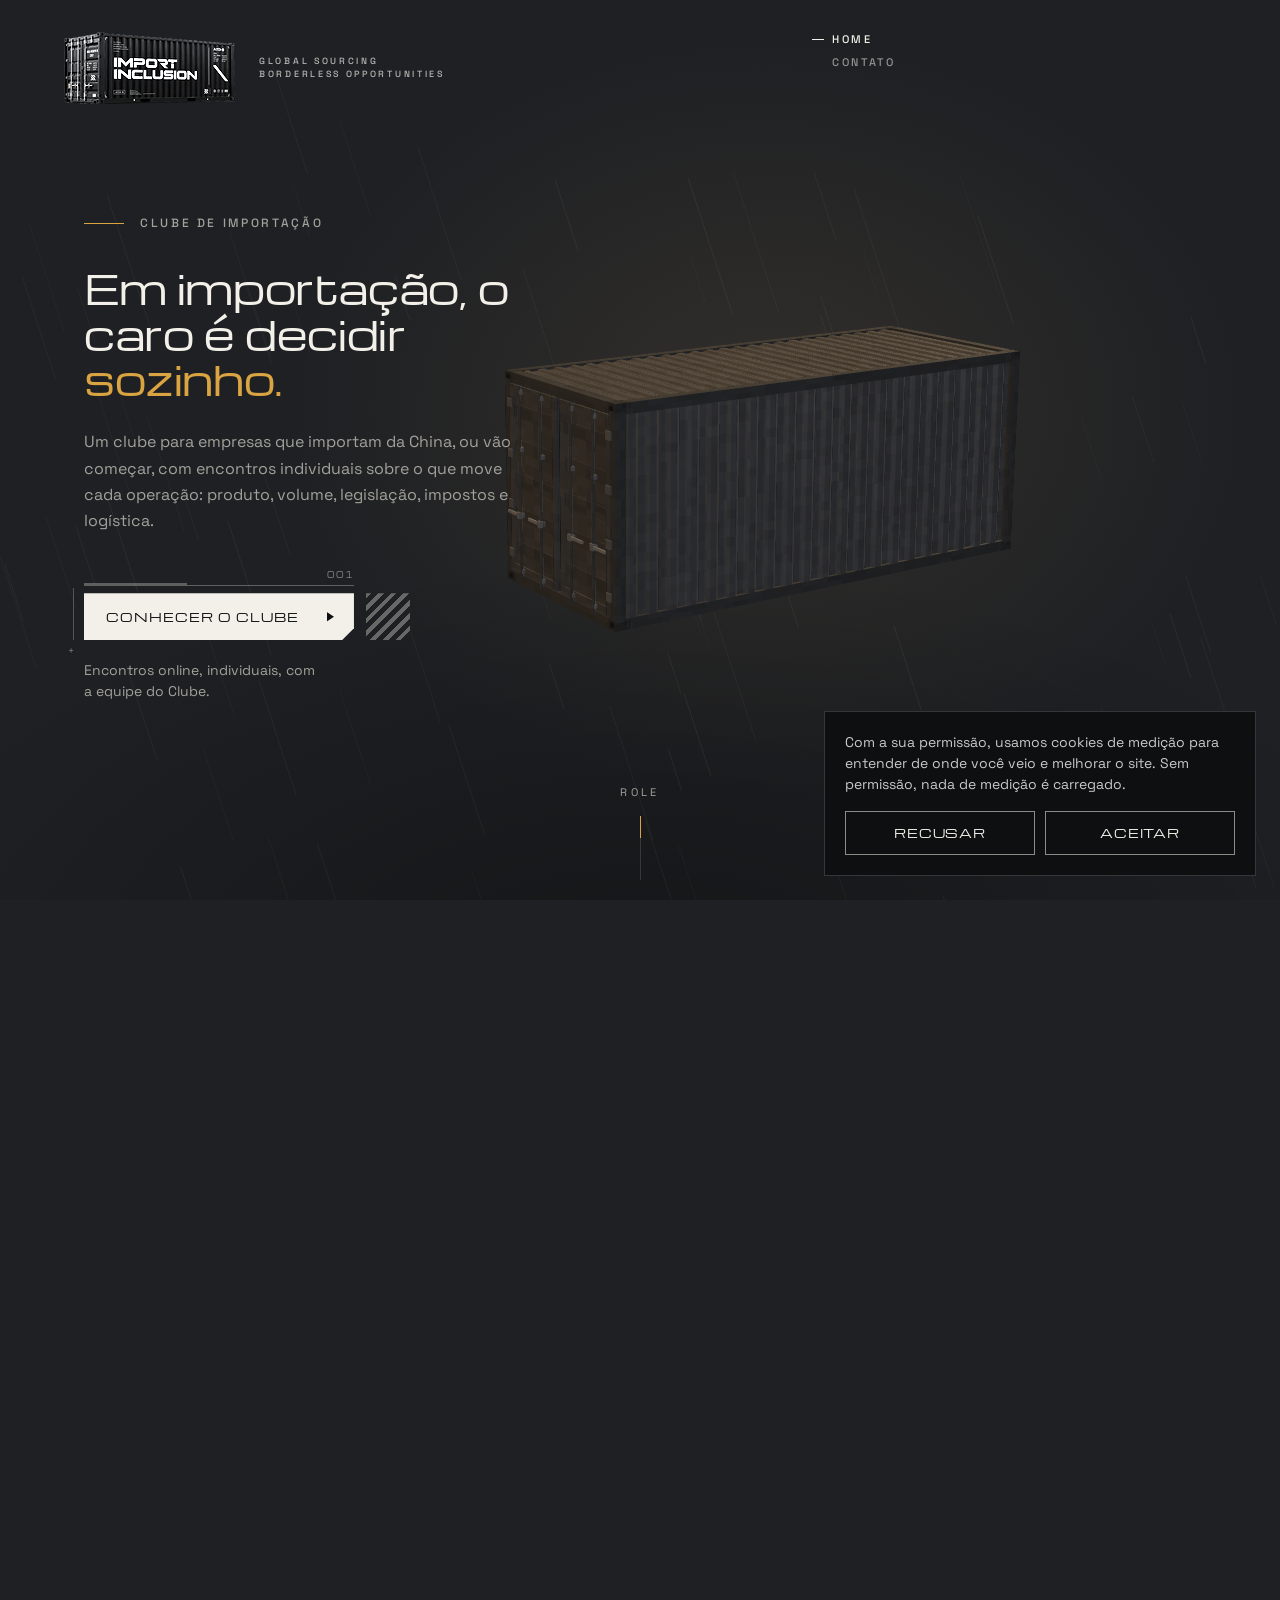
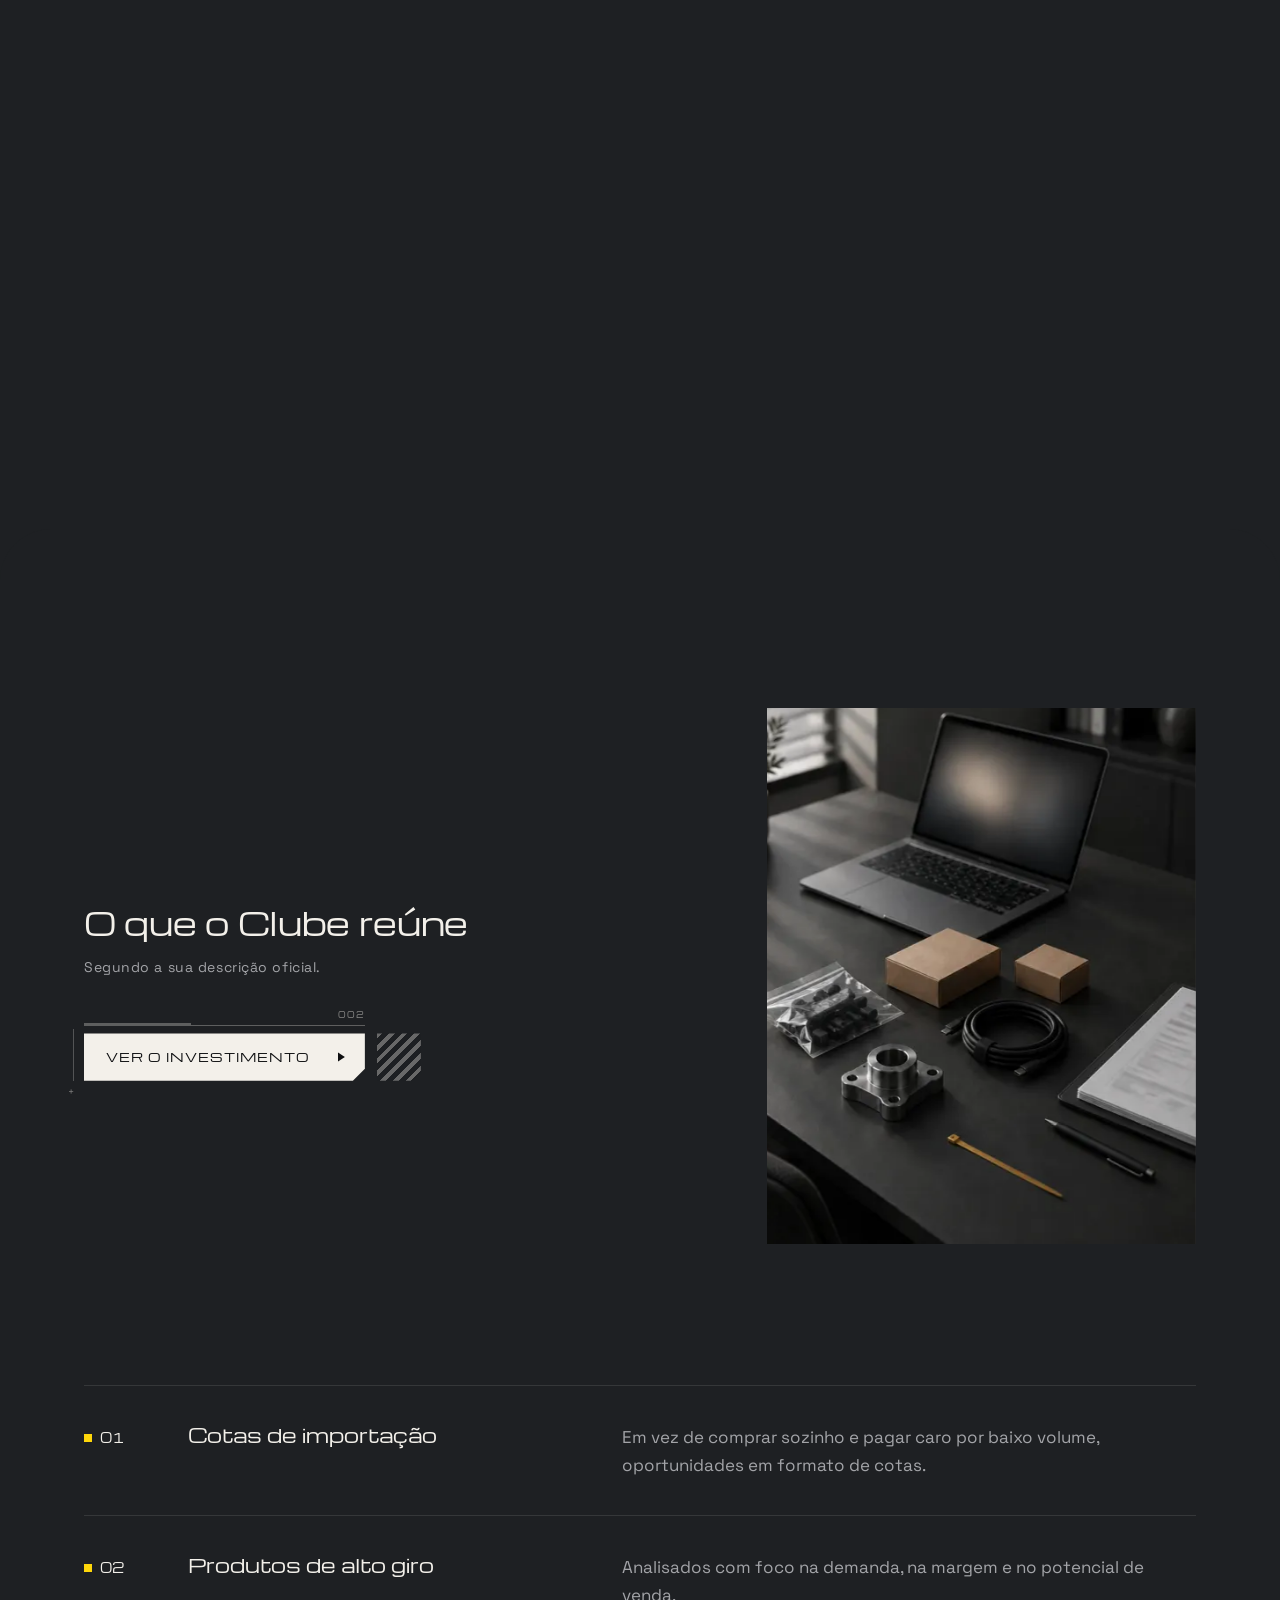
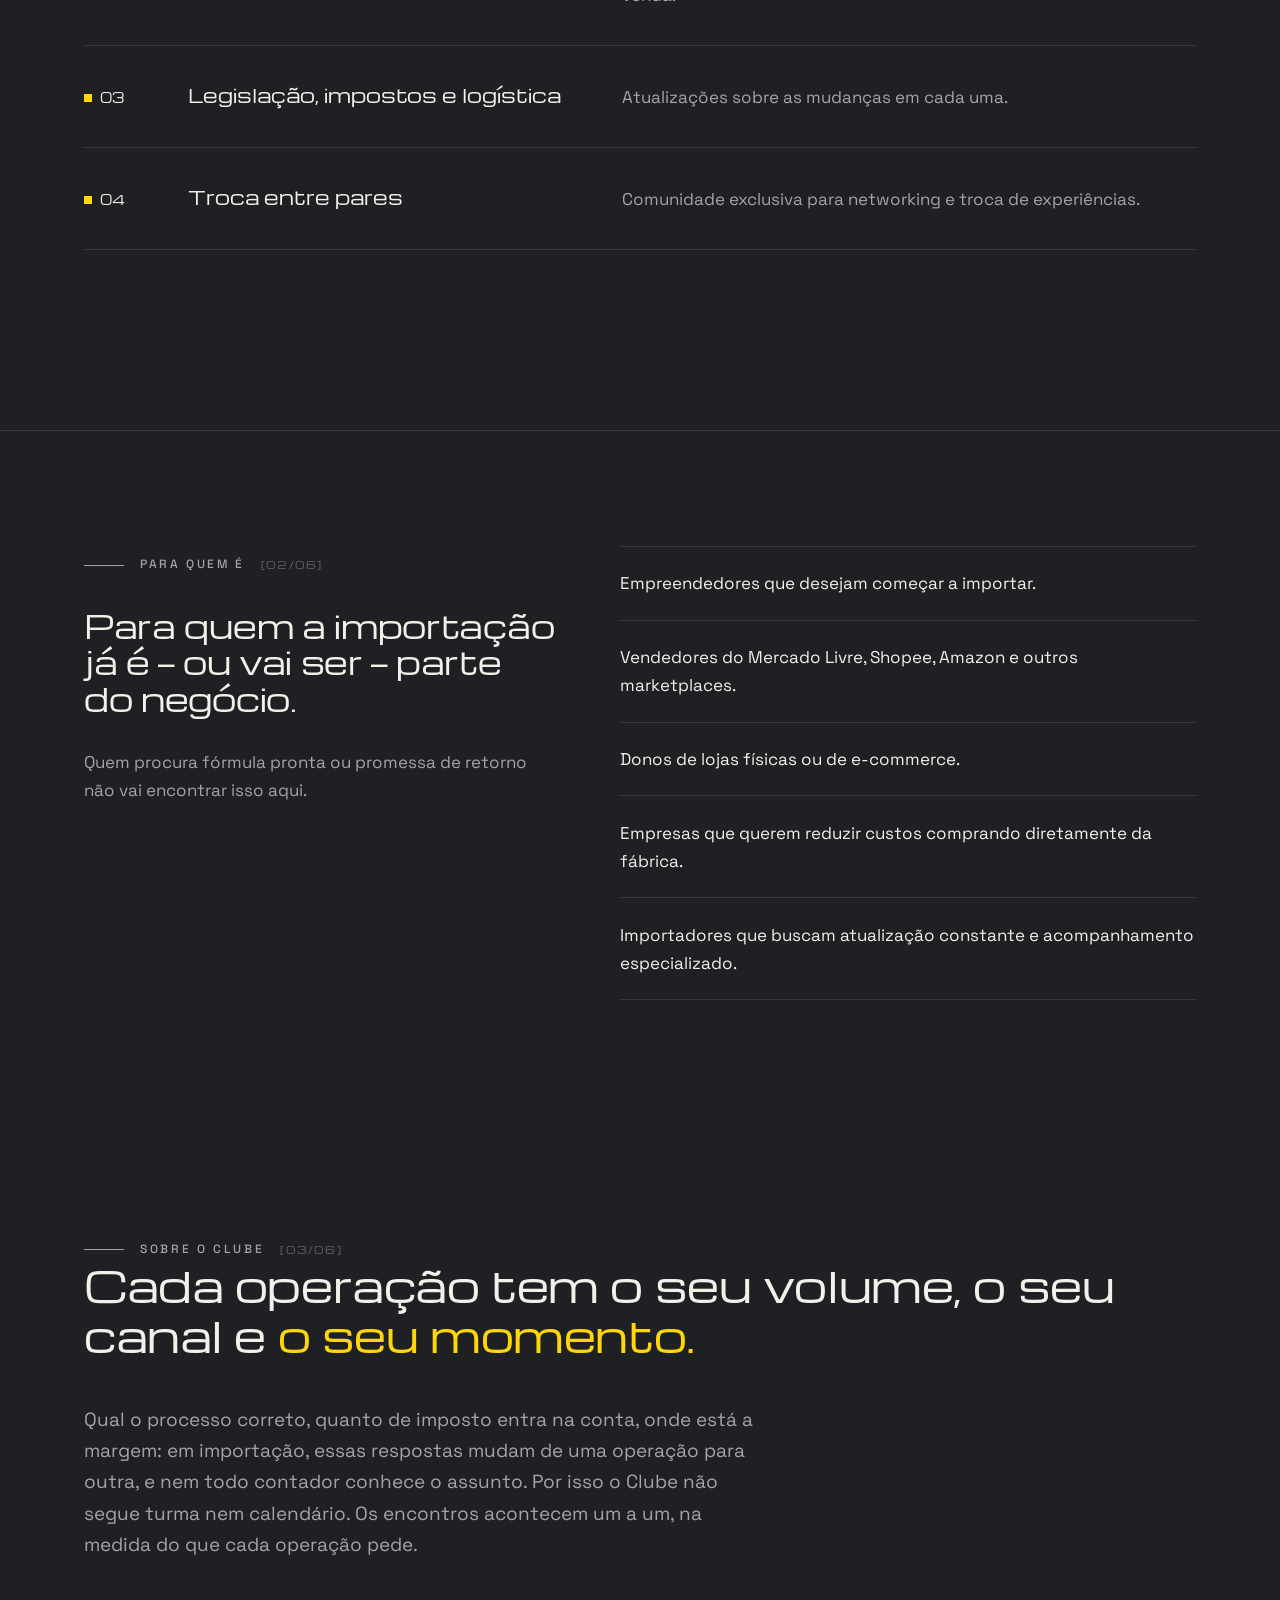
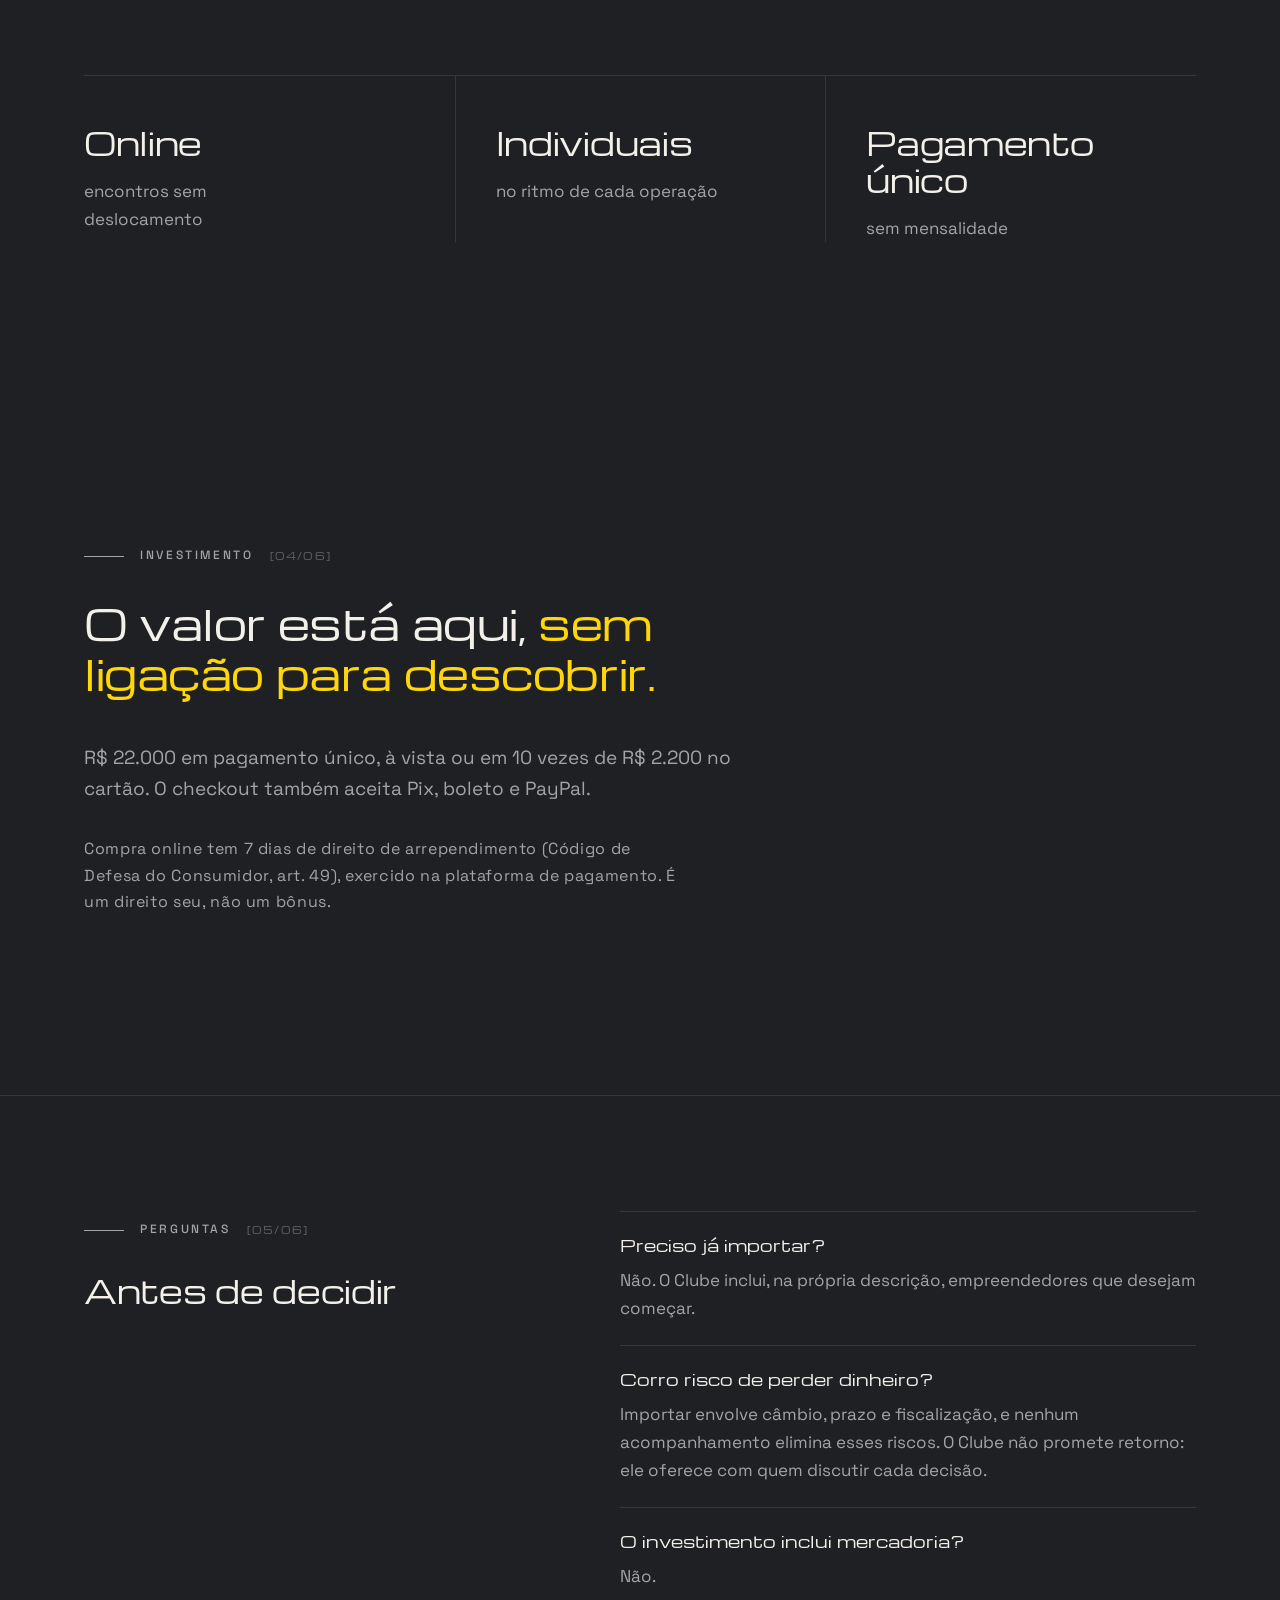
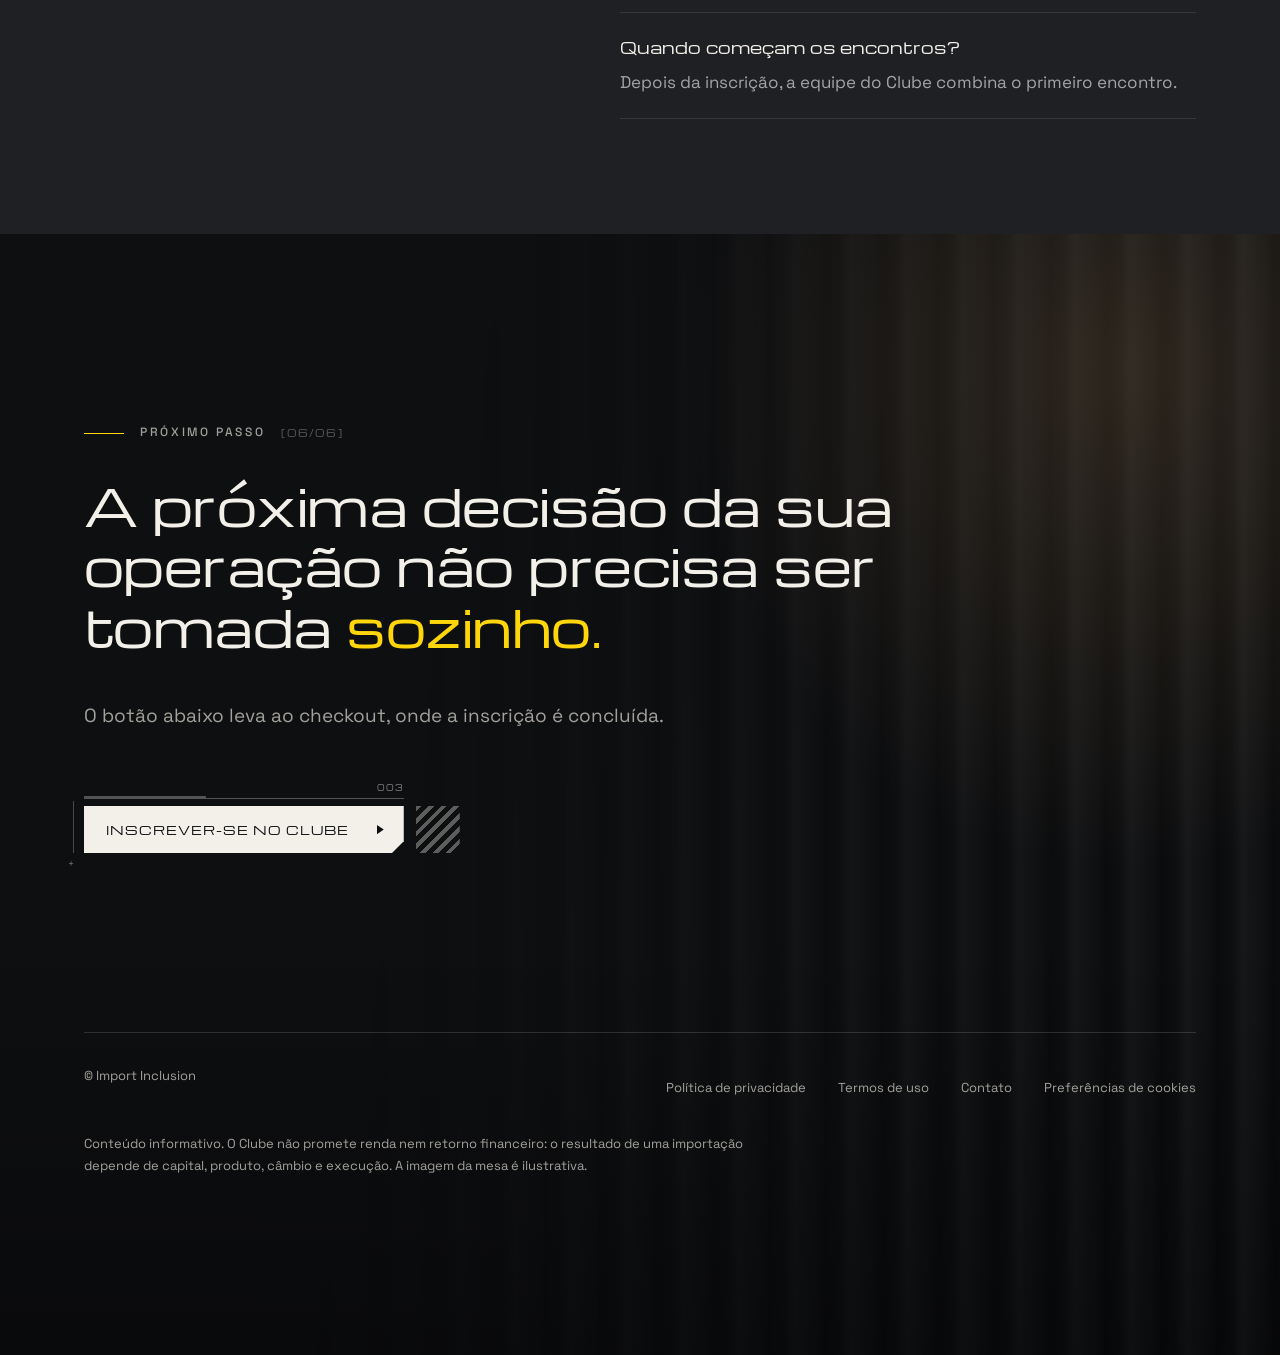
==== index.html @ e3133047 "Site do Clube de Importacao Co-Authored-By: Claude Opus 5.5 <noreply@anthropic.com>" ====
<!doctype html>
<html lang="pt-BR">
<head>
  <meta charset="utf-8">
  <meta name="viewport" content="width=device-width, initial-scale=1">
  <title>Clube de Importação</title>
  <meta name="description" content="Um clube para empresas que importam da China, ou vão começar, com encontros individuais sobre o que move cada operação.">
  <link rel="preload" href="assets/fontes/michroma-latin.woff2" as="font" type="font/woff2" crossorigin>
  <script>document.documentElement.classList.add('js');</script>
  <style>
    /* Fontes no proprio servidor: nenhuma requisicao a terceiro antes do consentimento.
       Subconjunto latino, licenca SIL OFL em assets/fontes/. */
    @font-face {
      font-family: "Michroma";
      font-style: normal;
      font-weight: 400;
      font-display: swap;
      src: url("assets/fontes/michroma-latin.woff2") format("woff2");
    }
    @font-face {
      font-family: "Space Grotesk";
      font-style: normal;
      font-weight: 300 500;
      font-display: swap;
      src: url("assets/fontes/space-grotesk-latin.woff2") format("woff2");
    }
    /* Tokens: ver DESIGN.md. Neutros de proposito — identidade visual PENDENTE. */
    :root {
      --tinta: #0e0f11;
      --papel: #f3f0ea;
      --texto: #16171a;
      --suave-claro: #6b6a66;
      --suave-escuro: #a3a19b;
      --fio-claro: rgba(0, 0, 0, .12);
      --fio-escuro: rgba(255, 255, 255, .14);
      /* Acento UNICO (2026-10-22): amarelo de sinalizacao, no lugar do latao.
         Referencia: o amarelo unico do Nick Ho (#FED60A, Awwwards SOTD) e as
         listras de seguranca do conteiner. Texto amarelo so sobre fundo escuro;
         no claro ele vira marca-texto atras da palavra (amarelo sobre creme nao le). */
      --acento: #fed60a;

      /* Paleta "Royal Charcoal", no lugar do
         creme. O preto (--tinta) continua no hero e no CTA; o carvao vira o fundo
         das secoes que eram claras, e os grafites viram superficie e linha. */
      --carvao: #1e2023;
      --carvao-2: #1e1f22;
      --grafite: #47484c;
      --grafite-2: #4c4e51;

      /* Tipografia alinhada a logotipo: display geometrica larga + grotesca geometrica */
      --display: "Michroma", "Eurostile", "Arial", sans-serif;
      --sans: "Space Grotesk", system-ui, -apple-system, "Segoe UI", sans-serif;

      --largura: 1240px;
      --gutter: clamp(1.25rem, 5vw, 4rem);
      --respiro: clamp(7.5rem, 14vw, 13rem);

      --curva: cubic-bezier(.22, 1, .36, 1);
      --entrada: 1400ms;
    }

    *, *::before, *::after { box-sizing: border-box; }
    html { -webkit-text-size-adjust: 100%; }
    body {
      margin: 0;
      background: var(--carvao);
      color: var(--papel);
      font-family: var(--sans);
      font-size: 1.0625rem;
      line-height: 1.65;
      -webkit-font-smoothing: antialiased;
    }
    h1, h2, h3, p, ul, ol { margin: 0; }
    ul, ol { padding: 0; list-style: none; }
    a { color: inherit; }

    .container { width: 100%; max-width: var(--largura); margin: 0 auto; padding: 0 var(--gutter); }

    .rotulo {
      font-size: .75rem;
      font-weight: 500;
      letter-spacing: .22em;
      text-transform: uppercase;
      color: var(--suave-claro);
      display: inline-flex;
      align-items: center;
      gap: 1rem;
    }
    .rotulo::before { content: ""; width: 2.5rem; height: 1px; background: currentColor; }
    .escuro .rotulo::before { background: var(--acento); }
    .escuro .rotulo { color: var(--suave-escuro); }

    /* Michroma e larga e tem um peso so (400): titulos menores e entrelinha mais aberta */
    h1, h2 { font-family: var(--display); font-weight: 400; letter-spacing: -.01em; }
    h2 { font-size: clamp(1.6rem, 3.3vw, 3rem); line-height: 1.18; }
    /* Todo fundo agora e escuro (preto ou carvao): o destaque e texto amarelo em
       todas as secoes. O marca-texto, que existia para o creme, saiu. */
    h2 em, h1 em { font-style: normal; color: var(--acento); }

    /* =========================================================
       Componente: Botao HUD (retro-futurista)
       Placa com canto chanfrado + fio superior com codigo + bloco de listras.
       Interacao: o fio enche, um brilho atravessa a placa, a seta avanca e
       as listras correm. Tudo devagar; reduzir-movimento desliga.
       ========================================================= */
    .botao {
      --chanfro: 12px;
      position: relative;
      display: inline-grid;
      grid-template-columns: auto 2.75rem;
      grid-template-rows: auto auto;
      column-gap: .75rem;
      row-gap: .45rem;
      color: inherit;
      text-decoration: none;
      cursor: pointer;
    }
    .claro .botao, .escuro .botao { --placa: var(--papel); --placa-texto: var(--tinta); }

    /* Fio superior: um trecho grosso que enche no hover + codigo a direita */
    .botao-fio { grid-column: 1; grid-row: 1; position: relative; height: 1px; background: currentColor; opacity: .3; align-self: end; transition: opacity 700ms var(--curva); }
    .botao-fio::before {
      content: "";
      position: absolute;
      left: 0; bottom: 0;
      height: 3px;
      width: 38%;
      background: currentColor;
      transition: width 900ms var(--curva);
    }
    .botao-codigo {
      grid-column: 1; grid-row: 1;
      justify-self: end;
      margin-bottom: .45rem;
      font: 400 .5rem/1 var(--display);
      letter-spacing: .12em;
      opacity: .5;
      transition: opacity 700ms var(--curva);
    }

    /* Placa */
    .botao-placa {
      grid-column: 1; grid-row: 2;
      position: relative;
      overflow: hidden;
      display: flex;
      align-items: center;
      gap: 1.75rem;
      padding: 1.1rem 1.25rem 1.1rem 1.4rem;
      background: var(--placa);
      color: var(--placa-texto);
      clip-path: polygon(0 0, 100% 0, 100% calc(100% - var(--chanfro)), calc(100% - var(--chanfro)) 100%, 0 100%);
      font: 400 .75rem/1 var(--display);
      letter-spacing: .08em;
      text-transform: uppercase;
      white-space: nowrap;
      transition: transform 300ms var(--curva);
    }
    /* Brilho que atravessa a placa no hover */
    .botao-placa::after {
      content: "";
      position: absolute;
      inset: 0;
      background: linear-gradient(100deg, transparent 30%, rgba(255, 255, 255, .16) 50%, transparent 70%);
      transform: translateX(-120%);
      transition: transform 1100ms var(--curva);
    }
    .escuro .botao-placa::after { background: linear-gradient(100deg, transparent 30%, rgba(0, 0, 0, .08) 50%, transparent 70%); }
    .botao-seta {
      width: .45rem;
      height: .6rem;
      background: currentColor;
      clip-path: polygon(0 0, 100% 50%, 0 100%);
      transition: transform 700ms var(--curva);
    }

    /* Bloco de listras diagonais, com o mesmo chanfro */
    .botao-listras {
      grid-column: 2; grid-row: 2;
      position: relative;
      overflow: hidden;
      opacity: .35;
      clip-path: polygon(0 0, 100% 0, 100% calc(100% - 8px), calc(100% - 8px) 100%, 0 100%);
      transition: opacity 700ms var(--curva);
    }
    .botao-listras::before {
      content: "";
      position: absolute;
      top: 0; bottom: 0;
      left: -13px; right: 0;
      /* periodo de 9px na diagonal = 12.728px na horizontal: o laco fica sem emenda */
      background: repeating-linear-gradient(135deg, currentColor 0 4px, transparent 4px 9px);
    }

    /* Marcas de mira: fio vertical a esquerda e um "+" no canto */
    .botao::before {
      content: "";
      position: absolute;
      left: -.7rem;
      bottom: 0;
      height: calc(100% - 1.1rem);
      width: 1px;
      background: currentColor;
      opacity: .25;
    }
    .botao::after {
      content: "+";
      position: absolute;
      left: -1rem;
      bottom: -1rem;
      font: 400 .625rem/1 var(--sans);
      opacity: .45;
      transition: transform 900ms var(--curva), opacity 700ms var(--curva);
    }

    /* Estados */
    .botao:hover .botao-fio::before, .botao:focus-visible .botao-fio::before { width: 100%; }
    .botao:hover .botao-fio, .botao:focus-visible .botao-fio,
    .botao:hover .botao-codigo, .botao:focus-visible .botao-codigo { opacity: 1; }
    .botao:hover .botao-placa::after, .botao:focus-visible .botao-placa::after { transform: translateX(120%); }
    .botao:hover .botao-seta, .botao:focus-visible .botao-seta { transform: translateX(.35rem); }
    .botao:hover .botao-listras, .botao:focus-visible .botao-listras { opacity: .8; }
    .botao:hover .botao-listras::before, .botao:focus-visible .botao-listras::before { animation: listras-correm 1.6s linear infinite; }
    .botao:hover::after, .botao:focus-visible::after { transform: rotate(90deg); opacity: .9; }
    .botao:active .botao-placa { transform: translateY(1px); }
    .botao:focus-visible { outline: 1px dashed currentColor; outline-offset: 10px; }
    @keyframes listras-correm { to { transform: translateX(12.728px); } }

    @media (prefers-reduced-motion: reduce) {
      .botao *, .botao::after, .botao *::before, .botao *::after { transition: none !important; animation: none !important; }
    }

    .escuro { background: var(--tinta); color: var(--papel); }
    /* .claro manteve o nome (o JS e o HTML usam), mas desde 2026-10-27 e CARVAO:
       os tokens sao redefinidos aqui dentro, e todas as regras que usam
       --texto / --suave-claro / --fio-claro ficam legiveis sem mexer nelas. */
    .claro {
      --texto: var(--papel);
      --suave-claro: #a3a4a8;
      --fio-claro: rgba(255, 255, 255, .1);
      background: var(--carvao);
      color: var(--papel);
    }

    /* =========================================================
       Componente: Header — Import Inclusion
       Transparente: sem fundo, borda, sombra ou blur. A cor do texto troca
       conforme a secao por baixo (.sobre-claro, via JS) — e nao por
       mix-blend-mode, que inverteria as cores da foto da logo.
       Desktop (>= 64rem): 3 colunas iguais; a direita, 3 subcolunas iguais.
       ========================================================= */
    .header {
      --header-fonte: "Space Grotesk", var(--sans);
      position: fixed;
      inset: 0 0 auto 0;
      z-index: 10;
      display: grid;
      grid-template-columns: repeat(3, minmax(0, 1fr));
      width: 100%;
      padding: 2rem var(--gutter);
      background: transparent;
      color: var(--papel);
      /* A opacidade NAO tem transition: quem a move e o scroll (JS, inline).
         So a troca de cor entre secao clara e escura continua animada. */
      transition: color 600ms var(--curva);
    }
    /* (2026-10-27: com a paleta carvao todo fundo e escuro; o header nao troca mais
       de cor. O JS ainda marca .sobre-claro, mas nenhuma regra usa a classe.) */
    /* Totalmente oculto (opacidade 0): visibility tira os links do Tab e
       pointer-events libera os cliques para o que esta por baixo. */
    .header.oculto { visibility: hidden; pointer-events: none; }
    .header-col { min-width: 0; }

    /* Coluna esquerda: logotipo + slogan, lado a lado */
    .header-left { display: flex; align-items: center; gap: 1.5rem; }
    .header-brand { display: inline-flex; text-decoration: none; color: inherit; flex-shrink: 0; }
    /* Logo: a foto inteira do conteiner, sem fundo. Proporcao original 900x380. */
    .header-logo {
      display: block;
      height: 4.5rem;
      width: auto;
      /* Sobre fundo escuro o conteiner preto sumia no preto da pagina: um leve
         "acender" (como luz batendo nele) devolve a silhueta. No claro, sem filtro. */
      filter: brightness(1.55) contrast(1.08);
      transition: filter 600ms var(--curva);
    }
    .header-slogan {
      margin: 0;
      font-family: var(--header-fonte);
      font-weight: 500;
      font-size: .5625rem;
      line-height: 1.45;
      letter-spacing: .3em;
      text-transform: uppercase;
      white-space: nowrap;
      opacity: .72;
    }

    /* Coluna direita: 3 subcolunas iguais (1 = menu, 2 e 3 = reservadas) */
    .header-right {
      display: grid;
      grid-template-columns: repeat(3, minmax(0, 1fr));
      width: 100%;
    }
    .header-nav ul { list-style: none; margin: 0; padding: 0; display: flex; flex-direction: column; gap: .55rem; }
    .header-nav li { font-size: .6875rem; line-height: 1.3; }
    .header-nav a {
      position: relative;
      display: inline-block;
      font-family: var(--header-fonte);
      font-weight: 500;
      font-size: .6875rem;
      line-height: 1.3;
      letter-spacing: .24em;
      text-transform: uppercase;
      text-decoration: none;
      color: inherit;
      opacity: .55;
      transition: opacity 500ms var(--curva), transform 500ms var(--curva);
    }
    .header-nav a:hover { opacity: 1; transform: translateX(.25rem); }
    /* Pagina ativa: opacidade cheia + fio curto a esquerda */
    .header-nav a[aria-current="page"] { opacity: 1; }
    .header-nav a[aria-current="page"]::before {
      content: "";
      position: absolute;
      left: -1.25rem;
      top: 50%;
      width: .75rem;
      height: 1px;
      background: currentColor;
    }
    .header-nav a:focus-visible,
    .header-brand:focus-visible,
    .header-toggle:focus-visible { outline: 1px solid currentColor; outline-offset: 5px; opacity: 1; }

    .header-toggle {
      display: none;
      font: 500 .6875rem/1 var(--header-fonte);
      letter-spacing: .24em;
      text-transform: uppercase;
      color: inherit;
      background: none;
      border: 0;
      padding: .75rem 0 .75rem .75rem;
      cursor: pointer;
    }

    /* Tablet: a coluna central e as subcolunas vazias saem; marca a esquerda, menu a direita */
    @media (max-width: 63.99rem) {
      .header { grid-template-columns: minmax(0, 1fr) auto; align-items: center; }
      .header-center { display: none; }
      .header-right { display: block; width: auto; }
      .header-slot { display: none; }
    }

    /* Celular: slogan sai, menu vira botao que abre painel em tela cheia */
    @media (max-width: 39.99rem) {
      .header { padding: 1.25rem var(--gutter); }
      .header-slogan { display: none; }
      .header-toggle, .header-left { position: relative; z-index: 2; }
      .header-toggle { display: block; }
      .header-nav {
        position: fixed;
        inset: 0;
        z-index: 1;
        display: flex;
        align-items: center;
        padding: 0 calc(var(--gutter) + 1.5rem);
        background: var(--tinta);
        opacity: 0;
        visibility: hidden;
        transition: opacity 600ms var(--curva), visibility 0s linear 600ms;
      }
      .header-nav ul { gap: 1.75rem; }
      .header-nav li { font-size: 1.125rem; }
      .header-nav a { font-size: 1.125rem; opacity: .7; }
      .header-nav a[aria-current="page"]::before { left: -1.5rem; }
      .header-logo { height: 3.25rem; }
      .header.menu-aberto { color: var(--papel); }
      .header.menu-aberto .header-nav { opacity: 1; visibility: visible; transition: opacity 600ms var(--curva), visibility 0s; }
    }
    /* Sem JS o botao nao funciona: a lista aparece no lugar dele */
    @media (max-width: 39.99rem) {
      html:not(.js) .header-toggle { display: none; }
      html:not(.js) .header-nav { position: static; opacity: 1; visibility: visible; background: none; padding: 0; }
      html:not(.js) .header-nav ul { gap: .55rem; }
      html:not(.js) .header-nav a { font-size: .6875rem; }
    }

    /* ---------- 1. Cena 3D do conteiner (assets/cena-conteiner.js) ----------
       Camadas, de tras para frente: fundo > chuva > textos revelados > pecas 3D > hero.
       Assim os textos surgem por tras das pecas. Sem JS, sem WebGL ou com reducao de
       movimento (.cena--estatica, .cena--sem3d): tudo no fluxo normal, nada escondido. */
    .cena {
      --acento: #d9a441;       /* dourado quente: so nesta cena */
      --suave-claro: #a3a4a8;
      position: relative;
      background: var(--carvao);
      color: var(--papel);
    }
    .cena-palco { position: relative; }
    .cena-fundo, .cena-chuva, .cena-gl { display: none; }
    .cena-imagem { display: block; width: min(92%, 980px); height: auto; margin: 0 auto; }
    .cena-hero { padding: 9rem var(--gutter) 3rem; }
    .cena-hero h1 { font-size: clamp(1.9rem, 3.1vw, 3.2rem); line-height: 1.14; margin: 2rem 0 1.75rem; }
    .cena-revela { padding: 5rem var(--gutter) 6rem; }
    .cena-revela h2 { margin: 1.75rem 0 0; }
    .cena-revela h2 .linha { display: block; }
    .cena-revela .split-corpo { color: var(--suave-escuro); }

    .js .cena:not(.cena--estatica):not(.cena--sem3d) { height: 420vh; }
    .js .cena:not(.cena--estatica):not(.cena--sem3d) .cena-palco {
      position: sticky;
      top: 0;
      height: 100vh;
      height: 100svh;
      overflow: hidden;
    }
    .js .cena:not(.cena--estatica):not(.cena--sem3d) .cena-imagem { display: none; }
    .js .cena:not(.cena--estatica):not(.cena--sem3d) .cena-fundo {
      display: block;
      position: absolute;
      inset: 0;
      background:
        radial-gradient(52% 58% at var(--luz-x, 55%) var(--luz-y, 46%), rgba(150, 122, 84, calc(.17 * var(--luz, 1))), transparent 72%),
        radial-gradient(90% 70% at 50% 110%, rgba(0, 0, 0, .34), transparent 70%),
        var(--carvao);
    }
    .js .cena:not(.cena--estatica):not(.cena--sem3d) .cena-chuva,
    .js .cena:not(.cena--estatica):not(.cena--sem3d) .cena-gl {
      display: block;
      position: absolute;
      inset: 0;
      width: 100%;
      height: 100%;
      pointer-events: none;
    }
    .js .cena:not(.cena--estatica):not(.cena--sem3d) .cena-gl { z-index: 2; }
    .js .cena:not(.cena--estatica):not(.cena--sem3d) .cena-revela {
      position: absolute;
      inset: 0;
      z-index: 1;
      display: flex;
      flex-direction: column;
      align-items: center;
      justify-content: center;
      text-align: center;
      padding: 0 var(--gutter);
    }
    .js .cena:not(.cena--estatica):not(.cena--sem3d) .cena-revela [data-entra] { opacity: 0; }
    .js .cena:not(.cena--estatica):not(.cena--sem3d) .cena-revela .split-corpo { margin-left: auto; margin-right: auto; max-width: 34em; }
    .js .cena:not(.cena--estatica):not(.cena--sem3d) .cena-hero {
      position: absolute;
      top: 0;
      bottom: 0;
      left: max(var(--gutter), calc((100% - var(--largura)) / 2 + var(--gutter)));
      z-index: 3;
      width: min(34vw, 27rem);
      padding: 6rem 0 5rem;
      display: flex;
      flex-direction: column;
      justify-content: center;
    }
    .js .cena:not(.cena--estatica):not(.cena--sem3d) .rolar {
      position: absolute;
      z-index: 3;
      left: 50%;
      bottom: 1.25rem;
      margin: 0;
      transform: translateX(-50%);
    }
    .cena--estatica .cena-gl { display: block; width: 100%; height: 52vh; }
    .cena--estatica .cena-imagem, .cena--estatica .rolar, .cena--sem3d .rolar { display: none; }
    html:not(.js) .rolar { display: none; }
    @media (max-width: 63.99rem), (max-aspect-ratio: 11/10) {
      .js .cena:not(.cena--estatica):not(.cena--sem3d) .cena-hero {
        left: var(--gutter);
        right: var(--gutter);
        width: auto;
        bottom: auto;
        padding: 6.5rem 0 0;
        justify-content: flex-start;
      }
      .js .cena:not(.cena--estatica):not(.cena--sem3d) .rolar { bottom: .5rem; gap: .5rem; }
      .js .cena:not(.cena--estatica):not(.cena--sem3d) .rolar-fio { height: 28px; }
      .js .cena:not(.cena--estatica):not(.cena--sem3d) .hero-acao small { display: none; }
    }

    /* "O Clube" entra por cima do fim da cena, com os cantos arredondados */
    .painel {
      position: relative;
      z-index: 1;
      --raio-max: clamp(24px, 4vw, 64px);
      margin-top: calc(-1 * var(--raio-max));
      border-radius: var(--raio-max) var(--raio-max) 0 0;
    }
    .painel ~ section { position: relative; z-index: 1; }

    /* Titulo letra por letra (referencia: titulo do mesh3d). O JS quebra o texto em
       <span class="letra">; cada palavra fica inteira numa linha (.palavra nowrap). */
    .cena-hero h1 .palavra { display: inline-block; white-space: nowrap; }
    .cena-hero h1 .letra {
      display: inline-block;
      opacity: 0;
      transform: translate3d(0, .55em, 0) rotateX(-75deg);
      transform-origin: 50% 100%;
      animation: letra-entra 1100ms var(--curva) forwards;
      animation-delay: calc(250ms + var(--n) * 28ms);
    }
    @keyframes letra-entra { to { opacity: 1; transform: none; } }
    @media (prefers-reduced-motion: reduce) {
      .cena-hero h1 .letra { animation: none; opacity: 1; transform: none; }
    }
    .hero-sub { font-size: clamp(1rem, 1.2vw, 1.0625rem); color: var(--suave-escuro); }
    .hero-acao { margin-top: 2.25rem; display: flex; flex-wrap: wrap; align-items: center; gap: 1.25rem 2rem; }
    .hero-acao small { font-size: .875rem; color: var(--suave-escuro); max-width: 26ch; line-height: 1.5; }

    /* Indicador de rolagem: fio fino com um traco que desce devagar */
    .rolar {
      align-self: end;
      justify-self: center;
      margin-bottom: 2.5rem;
      display: flex;
      flex-direction: column;
      align-items: center;
      gap: .9rem;
      color: var(--suave-escuro);
      font-size: .6875rem;
      letter-spacing: .3em;
      text-transform: uppercase;
      text-decoration: none;
      transition: opacity 800ms var(--curva);
    }
    .rolar-fio { position: relative; width: 1px; height: 64px; background: var(--fio-escuro); overflow: hidden; }
    .rolar-fio::after {
      content: "";
      position: absolute;
      left: 0; top: 0;
      width: 1px; height: 22px;
      background: var(--acento);
      animation: descer 2.8s var(--curva) infinite;
    }
    @keyframes descer {
      0%   { transform: translateY(-22px); }
      70%  { transform: translateY(64px); }
      100% { transform: translateY(64px); }
    }
    .rolar.sumiu { opacity: 0; }
    .rolar { min-width: 2.75rem; }
    .header-toggle { min-height: 2.75rem; min-width: 2.75rem; }
    @media (max-width: 63.99rem) { .header-nav a { display: inline-flex; align-items: center; min-height: 2.75rem; } }

    /* ---------- Secoes ---------- */
    .secao { padding: var(--respiro) 0; }

    /* 2. Split */
    .split { display: grid; grid-template-columns: 1fr; gap: clamp(4rem, 8vw, 7rem); }
    .split h2 { margin: 2rem 0 0; }
    .split h2 .linha { display: block; }
    .split-corpo { margin-top: 2.75rem; max-width: 32em; font-size: 1.1875rem; color: var(--suave-claro); }
    .split-midia {
      position: relative;
      aspect-ratio: 4 / 5;
      overflow: hidden;
      background: var(--grafite);
    }
    .split-midia-dentro {
      position: absolute;
      inset: -40px 0;
      will-change: transform;
    }
    .split-midia-dentro img { display: block; width: 100%; height: 100%; object-fit: cover; }

    .pauta { margin-top: clamp(6rem, 11vw, 10rem); }
    .pauta-cabeca { display: flex; justify-content: space-between; align-items: end; gap: 2rem; flex-wrap: wrap; }
    .pauta ol { margin-top: 3.5rem; border-top: 1px solid var(--fio-claro); }
    .pauta li {
      display: grid;
      grid-template-columns: 3.5rem 1fr;
      gap: .5rem 1.5rem;
      padding: 2.25rem 0;
      border-bottom: 1px solid var(--fio-claro);
    }
    .pauta-num { display: inline-flex; align-items: center; gap: .5rem; align-self: start; font-family: var(--display); font-size: .8125rem; color: var(--texto); padding-top: .3rem; }
    .pauta-num::before { content: ""; width: .5rem; height: .5rem; background: var(--acento); }
    .pauta h3 { font-family: var(--display); font-weight: 400; font-size: clamp(1rem, 1.5vw, 1.25rem); line-height: 1.35; letter-spacing: 0; }
    .pauta p { color: var(--suave-claro); max-width: 38em; grid-column: 2; }

    /* 3. Para quem e */
    .publico { padding: clamp(5rem, 9vw, 8rem) 0; border-top: 1px solid var(--fio-claro); }
    .publico h2 { font-size: clamp(1.35rem, 2.4vw, 2.1rem); max-width: 22ch; margin-top: 2rem; }
    .publico ul { margin-top: 3.5rem; display: grid; grid-template-columns: 1fr; }
    .publico li { padding: 1.4rem 0; border-top: 1px solid var(--fio-claro); font-size: 1.0625rem; }
    .publico-fora { margin-top: 2rem; max-width: 30em; color: var(--suave-claro); }
    .investimento h2 { max-width: 18ch; margin-top: 2rem; }
    .investimento .pauta-fonte { max-width: 38em; margin-top: 2rem; font-size: 1rem; }
    .perguntas strong { display: block; font-family: var(--display); font-weight: 400; font-size: 1rem; line-height: 1.4; }
    .perguntas p { margin-top: .6rem; color: var(--suave-claro); max-width: 38em; }

    /* 4. Sobre nos */
    .sobre h2 { max-width: 16ch; margin-top: 2rem; }
    .sobre-corpo { margin-top: 2.75rem; max-width: 36em; font-size: 1.1875rem; color: var(--suave-claro); }
    .numeros { margin-top: clamp(5rem, 9vw, 8rem); display: grid; grid-template-columns: 1fr; border-top: 1px solid var(--fio-claro); }
    .numeros li { padding: 2.5rem 0; border-bottom: 1px solid var(--fio-claro); }
    .numeros strong { display: block; font-family: var(--display); font-weight: 400; font-size: clamp(1.4rem, 2.4vw, 2.1rem); line-height: 1.2; letter-spacing: -.01em; }
    .numeros strong.palavra { font-size: clamp(1.4rem, 2.4vw, 2.1rem); line-height: 1.2; padding-top: 0; }
    .numeros span { display: block; margin-top: 1rem; color: var(--suave-claro); max-width: 22ch; }

    /* Numeracao tecnica das secoes, na linguagem de HUD dos botoes: [01/05] */
    .rotulo[data-indice]::after {
      content: "[" attr(data-indice) "]";
      font-family: var(--display);
      font-size: .625rem;
      letter-spacing: .12em;
      opacity: .5;
    }


    /* 5. CTA + rodape */
    /* Fundo do convite final: a parede corrugada do conteiner, quase invisivel, com a
       mesma luz quente da cena 3D. Liga o fim da pagina ao comeco, sem textura solta.
       So CSS. A chapa aparece a direita e some em direcao ao texto e a base. */
    .cta { text-align: left; position: relative; overflow: hidden; isolation: isolate; }
    .cta::before {
      content: "";
      position: absolute;
      inset: 0;
      z-index: -1;
      background:
        repeating-linear-gradient(90deg,
          rgba(255, 255, 255, 0) 0,
          rgba(255, 255, 255, .045) 10px,
          rgba(255, 255, 255, .012) 30px,
          rgba(0, 0, 0, .28) 42px,
          rgba(255, 255, 255, 0) 56px);
      -webkit-mask-image: linear-gradient(100deg, transparent 34%, rgba(0, 0, 0, .55) 62%, #000 100%);
      mask-image: linear-gradient(100deg, transparent 34%, rgba(0, 0, 0, .55) 62%, #000 100%);
    }
    .cta::after {
      content: "";
      position: absolute;
      inset: 0;
      z-index: -1;
      background:
        radial-gradient(48% 62% at 88% 12%, rgba(176, 138, 88, .20), transparent 72%),
        linear-gradient(180deg, transparent 62%, rgba(0, 0, 0, .35) 100%);
    }
    .cta h2 { font-size: clamp(1.8rem, 4vw, 3.75rem); max-width: 18ch; margin-top: 2rem; }
    .cta-corpo { margin-top: 2.75rem; max-width: 34em; font-size: 1.1875rem; color: var(--suave-escuro); }
    .cta .botao { margin-top: 3.25rem; }
    .pauta-fonte { margin-top: 1rem; font-size: .875rem; color: var(--suave-claro); letter-spacing: .04em; }
    .rodape {
      margin-top: var(--respiro);
      padding-top: 2rem;
      border-top: 1px solid var(--fio-escuro);
      display: flex;
      flex-wrap: wrap;
      justify-content: space-between;
      gap: 1rem 2rem;
      font-size: .8125rem;
      color: var(--suave-escuro);
    }
    .rodape nav { display: flex; flex-wrap: wrap; gap: 1rem 2rem; }
    .rodape a { text-decoration: none; }
    .rodape nav a, .rodape-cookies { display: inline-flex; align-items: center; min-height: 2.75rem; }
    .rodape-aviso { margin-top: 1.5rem; max-width: 52em; font-size: .8125rem; color: var(--suave-escuro); }
    .rodape a:hover { color: var(--papel); }
    .rodape-cookies { padding: 0; border: 0; background: none; color: inherit; font: inherit; cursor: pointer; }
    .rodape-cookies:hover { color: var(--papel); }

    /* Aviso de cookies: criado por assets/cookies.js. Recusar e Aceitar tem o mesmo peso
       visual de proposito: aceitar nao pode ser o caminho facil. Alvo minimo de 44px. */
    .cookies {
      position: fixed;
      right: clamp(.75rem, 2vw, 1.5rem);
      bottom: clamp(.75rem, 2vw, 1.5rem);
      z-index: 20;
      width: min(27rem, calc(100vw - 1.5rem));
      padding: 1.25rem;
      background: var(--tinta);
      border: 1px solid rgba(255, 255, 255, .16);
      color: var(--papel);
      font-size: .875rem;
      line-height: 1.5;
    }
    .cookies-texto { margin: 0; color: #c9c9cb; }
    .cookies-acoes { display: grid; grid-template-columns: 1fr 1fr; gap: .625rem; margin-top: 1rem; }
    .cookies-botao {
      min-height: 44px;
      padding: 0 1rem;
      background: transparent;
      border: 1px solid rgba(243, 240, 234, .55);
      color: var(--papel);
      font: 500 .75rem/1 var(--display);
      letter-spacing: .06em;
      text-transform: uppercase;
      cursor: pointer;
      transition: background-color 250ms ease-out, color 250ms ease-out;
    }
    .cookies-botao:hover, .cookies-botao:focus-visible { background: var(--papel); color: var(--tinta); }
    .cookies-botao:focus-visible, .rodape-cookies:focus-visible { outline: 1px dashed var(--papel); outline-offset: 3px; }

    /* ---------- Telas maiores ---------- */
    @media (min-width: 60rem) {
      .split { grid-template-columns: 1.15fr .85fr; align-items: center; }
      .pauta li { grid-template-columns: 5rem minmax(14rem, 1fr) 1.4fr; align-items: baseline; }
      .pauta p { grid-column: 3; }
      .publico .container { display: grid; grid-template-columns: .9fr 1.1fr; gap: 4rem; }
      .publico ul { margin-top: 0; }
      .publico li:last-child { border-bottom: 1px solid var(--fio-claro); }
      .numeros { grid-template-columns: repeat(3, 1fr); }
      .numeros li { padding: 3rem 2.5rem 0 0; border-bottom: none; }
      .numeros li + li { border-left: 1px solid var(--fio-claro); padding-left: 2.5rem; }
    }

    /* ---------- Movimento: entrada acompanhando a rolagem ----------
       So esconde quando ha JS (classe .js no html): sem JS, tudo aparece. */
    .js .revela {
      opacity: 0;
      transform: translate3d(0, 28px, 0);
      transition: opacity var(--entrada) var(--curva), transform var(--entrada) var(--curva);
      transition-delay: calc(var(--i, 0) * 120ms);
    }
    .js .revela.visivel { opacity: 1; transform: none; }
    .js .fio-revela { transform: scaleX(0); transform-origin: left; transition: transform 1800ms var(--curva); }
    .js .fio-revela.visivel { transform: scaleX(1); }

    @media (prefers-reduced-motion: reduce) {
      .js .revela, .js .fio-revela { opacity: 1; transform: none; transition: none; }
      .rolar-fio::after { animation: none; transform: translateY(21px); }
      .split-midia-dentro { transform: none !important; opacity: 1 !important; }
    }
  </style>
</head>
<body>

  <!-- ===== Componente: Header — Import Inclusion ===== -->
  <header class="header">
    <div class="header-col header-left">
      <a href="#inicio" class="header-brand" aria-label="Import Inclusion, voltar ao início">
        <!-- Versoes ja reduzidas com Lanczos (1x/2x/3x de 72px de altura): o navegador
             nao precisa encolher a foto de 900px, que serrilhava as ranhuras. -->
        <img src="assets/import-inclusion-logo-342w.png"
             srcset="assets/import-inclusion-logo-171w.png 171w, assets/import-inclusion-logo-342w.png 342w, assets/import-inclusion-logo-513w.png 513w"
             sizes="(max-width: 39.99rem) 123px, 171px"
             alt="" class="header-logo" width="171" height="72">
      </a>
      <p class="header-slogan">Global sourcing<br>Borderless opportunities</p>
    </div>

    <div class="header-col header-center" aria-hidden="true"></div>

    <div class="header-col header-right">
      <button class="header-toggle" type="button" aria-expanded="false" aria-controls="header-nav">Menu</button>
      <nav id="header-nav" class="header-nav" aria-label="Navegação principal">
        <ul>
          <li><a href="#inicio" aria-current="page">Home</a></li>
          <li><a href="#" data-rota-pendente>Contato</a></li>
        </ul>
      </nav>
      <div class="header-slot" data-slot="2"></div>
      <div class="header-slot" data-slot="3"></div>
    </div>
  </header>

  <main>
    <!-- 1. CENA 3D: hero + revelacao de "O Clube" (assets/cena-conteiner.js) -->
    <section id="inicio" class="cena escuro">
      <div class="cena-palco">
        <div class="cena-fundo" aria-hidden="true"></div>
        <canvas class="cena-chuva" aria-hidden="true"></canvas>

        <div class="cena-hero">
          <p class="rotulo revela">Clube de Importação</p>
          <h1 class="titulo-letras">Em importação, o caro é decidir <em>sozinho.</em></h1>
          <p class="hero-sub revela" style="--i:2">Um clube para empresas que importam da China, ou vão começar, com encontros individuais sobre o que move cada operação: produto, volume, legislação, impostos e logística.</p>
          <div class="hero-acao revela" style="--i:3">
            <a href="#o-clube" class="botao">
              <span class="botao-codigo" aria-hidden="true">001</span>
              <span class="botao-fio" aria-hidden="true"></span>
              <span class="botao-placa">Conhecer o Clube <span class="botao-seta" aria-hidden="true"></span></span>
              <span class="botao-listras" aria-hidden="true"></span>
            </a>
            <small>Encontros online, individuais, com a equipe do Clube.</small>
          </div>
        </div>
        <canvas class="cena-gl" aria-hidden="true"></canvas>
        <img class="cena-imagem" src="assets/conteiner-estatico.webp" alt="" width="1344" height="752" loading="lazy">

        <!-- Fica ATRAS das pecas 3D. data-entra="inicio,fim": trecho do progresso em que surge. -->
        <div class="cena-revela">
          <p class="rotulo" data-indice="01/06" data-entra="0.50,0.64">O Clube</p>
          <h2>
            <span class="linha" data-entra="0.54,0.68">Não é curso.</span>
            <span class="linha" data-entra="0.59,0.73">Não é trading.</span>
            <span class="linha" data-entra="0.64,0.78"><em>Não é grupo de ofertas.</em></span>
          </h2>
          <p class="split-corpo" data-entra="0.80,0.91">É acompanhamento individual. Cada membro se reúne online com a equipe do Clube, quantas vezes a própria operação pedir. Entre um encontro e outro, há suporte quando necessário.</p>
        </div>

        <a href="#o-clube" class="rolar" aria-label="Rolar para a próxima seção">
          Role
          <span class="rolar-fio" aria-hidden="true"></span>
        </a>
      </div>
    </section>

    <!-- 2. O CLUBE: o texto de abertura agora e revelado dentro da cena -->
    <section id="o-clube" class="secao claro painel">
      <div class="container">
        <div class="split">
          <div class="pauta-cabeca">
            <div>
              <h2 class="revela" style="font-size:clamp(1.35rem,2.4vw,2.1rem)">O que o Clube reúne</h2>
              <p class="pauta-fonte revela" style="--i:1">Segundo a sua descrição oficial.</p>
            </div>
            <a href="#investimento" class="botao revela" style="--i:1">
              <span class="botao-codigo" aria-hidden="true">002</span>
              <span class="botao-fio" aria-hidden="true"></span>
              <span class="botao-placa">Ver o investimento <span class="botao-seta" aria-hidden="true"></span></span>
              <span class="botao-listras" aria-hidden="true"></span>
            </a>
          </div>
          <figure class="split-midia revela" style="--i:2; margin:0">
            <!-- Imagem ilustrativa, gerada por IA. -->
            <div class="split-midia-dentro" data-parallax="40">
              <img src="assets/mesa/mesa-896.webp"
                   srcset="assets/mesa/mesa-560.webp 560w, assets/mesa/mesa-896.webp 896w"
                   sizes="(min-width: 60rem) 40vw, 90vw"
                   alt="Mesa escura com notebook, amostras de produto em caixas e saco plástico, uma peça metálica e uma prancheta com documentos."
                   width="896" height="1120" loading="lazy">
            </div>
          </figure>
        </div>

        <div class="pauta">
          <ol>
            <!-- Todos os itens: texto da descricao publica do produto. -->
            <li class="revela">
              <span class="pauta-num">01</span>
              <h3>Cotas de importação</h3>
              <p>Em vez de comprar sozinho e pagar caro por baixo volume, oportunidades em formato de cotas.</p>
            </li>
            <li class="revela">
              <span class="pauta-num">02</span>
              <h3>Produtos de alto giro</h3>
              <p>Analisados com foco na demanda, na margem e no potencial de venda.</p>
            </li>
            <li class="revela">
              <span class="pauta-num">03</span>
              <h3>Legislação, impostos e logística</h3>
              <p>Atualizações sobre as mudanças em cada uma.</p>
            </li>
            <li class="revela">
              <span class="pauta-num">04</span>
              <h3>Troca entre pares</h3>
              <p>Comunidade exclusiva para networking e troca de experiências.</p>
            </li>
          </ol>
        </div>
      </div>
    </section>

    <!-- 3. PARA QUEM E -->
    <section class="publico claro">
      <div class="container">
        <div>
          <p class="rotulo revela" data-indice="02/06">Para quem é</p>
          <h2 class="revela" style="--i:1">Para quem a importação já é — ou vai ser — parte do negócio.</h2>
          <p class="publico-fora revela" style="--i:2">Quem procura fórmula pronta ou promessa de retorno não vai encontrar isso aqui.</p>
        </div>
        <ul>
          <li class="revela">Empreendedores que desejam começar a importar.</li>
          <li class="revela">Vendedores do Mercado Livre, Shopee, Amazon e outros marketplaces.</li>
          <li class="revela">Donos de lojas físicas ou de e-commerce.</li>
          <li class="revela">Empresas que querem reduzir custos comprando diretamente da fábrica.</li>
          <li class="revela">Importadores que buscam atualização constante e acompanhamento especializado.</li>
        </ul>
      </div>
    </section>

    <!-- 4. SOBRE O CLUBE -->
    <section class="secao claro" style="padding-top:clamp(5rem,9vw,8rem)">
      <div class="container">
        <p class="rotulo revela" data-indice="03/06">Sobre o Clube</p>
        <h2 class="revela" style="--i:1">Cada operação tem o seu volume, o seu canal e <em>o seu momento.</em></h2>
        <p class="sobre-corpo revela" style="--i:2">Qual o processo correto, quanto de imposto entra na conta, onde está a margem: em importação, essas respostas mudam de uma operação para outra, e nem todo contador conhece o assunto. Por isso o Clube não segue turma nem calendário. Os encontros acontecem um a um, na medida do que cada operação pede.</p>
        <ul class="numeros">
          <li class="revela"><strong class="palavra">Online</strong><span>encontros sem deslocamento</span></li>
          <li class="revela" style="--i:1"><strong class="palavra">Individuais</strong><span>no ritmo de cada operação</span></li>
          <li class="revela" style="--i:2"><strong class="palavra">Pagamento único</strong><span>sem mensalidade</span></li>
        </ul>
      </div>
    </section>

    <!-- 5. INVESTIMENTO -->
    <section id="investimento" class="secao claro investimento" style="padding-top:clamp(5rem,9vw,8rem)">
      <div class="container">
        <p class="rotulo revela" data-indice="04/06">Investimento</p>
        <h2 class="revela" style="--i:1">O valor está aqui, <em>sem ligação para descobrir.</em></h2>
        <p class="sobre-corpo revela" style="--i:2">R$ 22.000 em pagamento único, à vista ou em 10 vezes de R$ 2.200 no cartão. O checkout também aceita Pix, boleto e PayPal.</p>
        <p class="pauta-fonte revela" style="--i:3">Compra online tem 7 dias de direito de arrependimento (Código de Defesa do Consumidor, art. 49), exercido na plataforma de pagamento. É um direito seu, não um bônus.</p>
      </div>
    </section>

    <!-- 6. PERGUNTAS -->
    <section class="publico claro perguntas">
      <div class="container">
        <div>
          <p class="rotulo revela" data-indice="05/06">Perguntas</p>
          <h2 class="revela" style="--i:1">Antes de decidir</h2>
        </div>
        <ul>
          <li class="revela"><strong>Preciso já importar?</strong><p>Não. O Clube inclui, na própria descrição, empreendedores que desejam começar.</p></li>
          <li class="revela"><strong>Corro risco de perder dinheiro?</strong><p>Importar envolve câmbio, prazo e fiscalização, e nenhum acompanhamento elimina esses riscos. O Clube não promete retorno: ele oferece com quem discutir cada decisão.</p></li>
          <li class="revela"><strong>O investimento inclui mercadoria?</strong><p>Não.</p></li>
          <li class="revela"><strong>Quando começam os encontros?</strong><p>Depois da inscrição, a equipe do Clube combina o primeiro encontro.</p></li>
        </ul>
      </div>
    </section>
  </main>

  <!-- 7. FOOTER COM CTA -->
  <footer id="conhecer" class="secao escuro cta">
    <div class="container">
      <p class="rotulo revela" data-indice="06/06">Próximo passo</p>
      <h2 class="revela" style="--i:1">A próxima decisão da sua operação não precisa ser tomada <em>sozinho.</em></h2>
      <p class="cta-corpo revela" style="--i:2">O botão abaixo leva ao checkout, onde a inscrição é concluída.</p>
      <!-- Link exato: nao acrescentar parametro. -->
      <a href="https://go.hotmart.com/U107880885X?ap=b763" class="botao revela" style="--i:3" rel="sponsored noopener" target="_blank">
        <span class="botao-codigo" aria-hidden="true">003</span>
        <span class="botao-fio" aria-hidden="true"></span>
        <span class="botao-placa">Inscrever-se no Clube <span class="botao-seta" aria-hidden="true"></span></span>
        <span class="botao-listras" aria-hidden="true"></span>
      </a>
      <div class="rodape">
        <span>© Import Inclusion</span>
        <nav aria-label="Links legais">
          <a href="#">Política de privacidade</a>
          <a href="#">Termos de uso</a>
          <a href="#">Contato</a>
        </nav>
      </div>
      <p class="rodape-aviso">Conteúdo informativo. O Clube não promete renda nem retorno financeiro: o resultado de uma importação depende de capital, produto, câmbio e execução. A imagem da mesa é ilustrativa.</p>
    </div>
  </footer>

  <script>
    // Hero: titulo letra por letra
    (function () {
      var h1 = document.querySelector('.titulo-letras');
      if (!h1 || window.matchMedia('(prefers-reduced-motion: reduce)').matches) return;
      h1.setAttribute('aria-label', h1.textContent.replace(/\s+/g, ' ').trim());
      var n = 0;
      // Percorre os nos de texto (inclusive dentro do <em>) e troca cada palavra
      // por <span class="palavra"> com uma <span class="letra"> por caractere
      function quebrar(no) {
        Array.prototype.slice.call(no.childNodes).forEach(function (filho) {
          if (filho.nodeType === 1) { quebrar(filho); return; }
          if (filho.nodeType !== 3) return;
          var frag = document.createDocumentFragment();
          filho.textContent.split(/(\s+)/).forEach(function (parte) {
            if (!parte) return;
            if (/^\s+$/.test(parte)) { frag.appendChild(document.createTextNode(' ')); return; }
            var palavra = document.createElement('span');
            palavra.className = 'palavra';
            palavra.setAttribute('aria-hidden', 'true');
            Array.prototype.forEach.call(parte, function (ch) {
              var l = document.createElement('span');
              l.className = 'letra';
              l.style.setProperty('--n', n++);
              l.textContent = ch;
              palavra.appendChild(l);
            });
            frag.appendChild(palavra);
          });
          filho.parentNode.replaceChild(frag, filho);
        });
      }
      quebrar(h1);
    })();

    // Componente Header: menu compacto do celular
    (function () {
      var header = document.querySelector('.header');
      var botao = header.querySelector('.header-toggle');
      var nav = header.querySelector('.header-nav');

      function definir(aberto) {
        header.classList.toggle('menu-aberto', aberto);
        botao.setAttribute('aria-expanded', String(aberto));
        botao.textContent = aberto ? 'Fechar' : 'Menu';
        document.documentElement.style.overflow = aberto ? 'hidden' : '';
      }

      botao.addEventListener('click', function () {
        definir(botao.getAttribute('aria-expanded') !== 'true');
      });
      nav.addEventListener('click', function (e) {
        if (e.target.closest('a')) definir(false);
      });
      document.addEventListener('keydown', function (e) {
        if (e.key === 'Escape' && header.classList.contains('menu-aberto')) { definir(false); botao.focus(); }
      });
      // Cor do texto conforme a secao que esta por baixo do header
      var secoes = document.querySelectorAll('.escuro, .claro');
      var agendado = false;
      function corDoFundo() {
        agendado = false;
        var meio = header.offsetHeight / 2;
        // De tras para frente: o hero fica parado atras das secoes seguintes,
        // entao a ultima secao que cobre o topo e a que esta visivel por cima
        for (var i = secoes.length - 1; i >= 0; i--) {
          var r = secoes[i].getBoundingClientRect();
          if (r.top <= meio && r.bottom > meio) {
            header.classList.toggle('sobre-claro', secoes[i].classList.contains('claro'));
            return;
          }
        }
      }
      // Fade do navbar controlado pela DISTANCIA rolada, sem tempo:
      //   opacidade = clamp(opacidade - deltaScroll / referencia, 0, 1)
      // deltaScroll > 0 descendo, < 0 subindo. Parou: fica onde estava.
      // Inverteu: parte da opacidade atual. Sem tolerancia de direcao.
      // AJUSTE AQUI o percurso completo (invisivel <-> visivel):
      var FADE_NAVBAR = {
        // 2026-10-22: era 'navbar' (5% de 136px = 6.8px, um giro de roda atravessava o
        // fade inteiro). Com 'viewport': ~45px numa tela de 900px, ~40px no celular.
        base: 'viewport', // 'navbar' = altura do proprio navbar; 'viewport' = altura da tela
        fracao: 0.05      // 5% da base
      };
      var ultimoY = Math.max(window.scrollY, 0);
      var opacidade = 1;
      function referencia() {
        var base = FADE_NAVBAR.base === 'viewport' ? window.innerHeight : header.offsetHeight;
        return Math.max(base * FADE_NAVBAR.fracao, 1);
      }
      function travadoVisivel() {
        return header.classList.contains('menu-aberto') || header.matches(':focus-within');
      }
      function aplicar() {
        header.style.opacity = String(Math.round(opacidade * 1000) / 1000);
        header.classList.toggle('oculto', opacidade === 0);
      }
      function direcao() {
        var y = Math.max(window.scrollY, 0);
        var delta = y - ultimoY;
        ultimoY = y;
        if (y <= 0 || travadoVisivel()) opacidade = 1;        // topo, menu aberto ou foco: visivel
        else if (delta !== 0) opacidade = Math.min(Math.max(opacidade - delta / referencia(), 0), 1);
        aplicar();
      }
      // Foco de teclado entrando no navbar (ex.: Shift+Tab vindo de baixo): mostra
      header.addEventListener('focusin', function () { opacidade = 1; aplicar(); });

      window.addEventListener('scroll', function () {
        if (!agendado) {
          agendado = true;
          requestAnimationFrame(function () { corDoFundo(); direcao(); });
        }
      }, { passive: true });
      corDoFundo();

      // Se a tela crescer com o menu aberto, fecha (o painel so existe no celular)
      window.matchMedia('(min-width: 40rem)').addEventListener('change', function (m) {
        if (m.matches) definir(false);
      });
    })();

    (function () {
      var reduzir = window.matchMedia('(prefers-reduced-motion: reduce)').matches;
      var alvos = document.querySelectorAll('.revela, .fio-revela');

      // Entrada das secoes conforme a rolagem
      if (!('IntersectionObserver' in window) || reduzir) {
        alvos.forEach(function (el) { el.classList.add('visivel'); });
      } else {
        var obs = new IntersectionObserver(function (entradas) {
          entradas.forEach(function (e) {
            if (e.isIntersecting) { e.target.classList.add('visivel'); obs.unobserve(e.target); }
          });
        }, { rootMargin: '0px 0px -12% 0px', threshold: 0.12 });
        alvos.forEach(function (el) { obs.observe(el); });
      }

      if (reduzir) return;

      // Imagem do split desliza dentro da moldura
      var midias = document.querySelectorAll('[data-parallax]');
      var pendente = false;

      function atualizar() {
        pendente = false;
        var h = window.innerHeight;

        midias.forEach(function (el) {
          var r = el.parentElement.getBoundingClientRect();
          if (r.bottom < 0 || r.top > h) return;
          var t = (r.top + r.height / 2 - h / 2) / (h / 2 + r.height / 2); // -1..1
          var max = parseFloat(el.dataset.parallax);
          el.style.transform = 'translate3d(0,' + (t * max) + 'px,0)';
        });
      }

      window.addEventListener('scroll', function () {
        if (!pendente) { pendente = true; requestAnimationFrame(atualizar); }
      }, { passive: true });
      window.addEventListener('resize', function () {
        if (!pendente) { pendente = true; requestAnimationFrame(atualizar); }
      });
      atualizar();
    })();
  </script>
  <script src="assets/cookies.js" defer></script>
  <script src="assets/cena-conteiner.js" defer onerror="document.querySelector('.cena').classList.add('cena--sem3d')"></script>
</body>
</html>
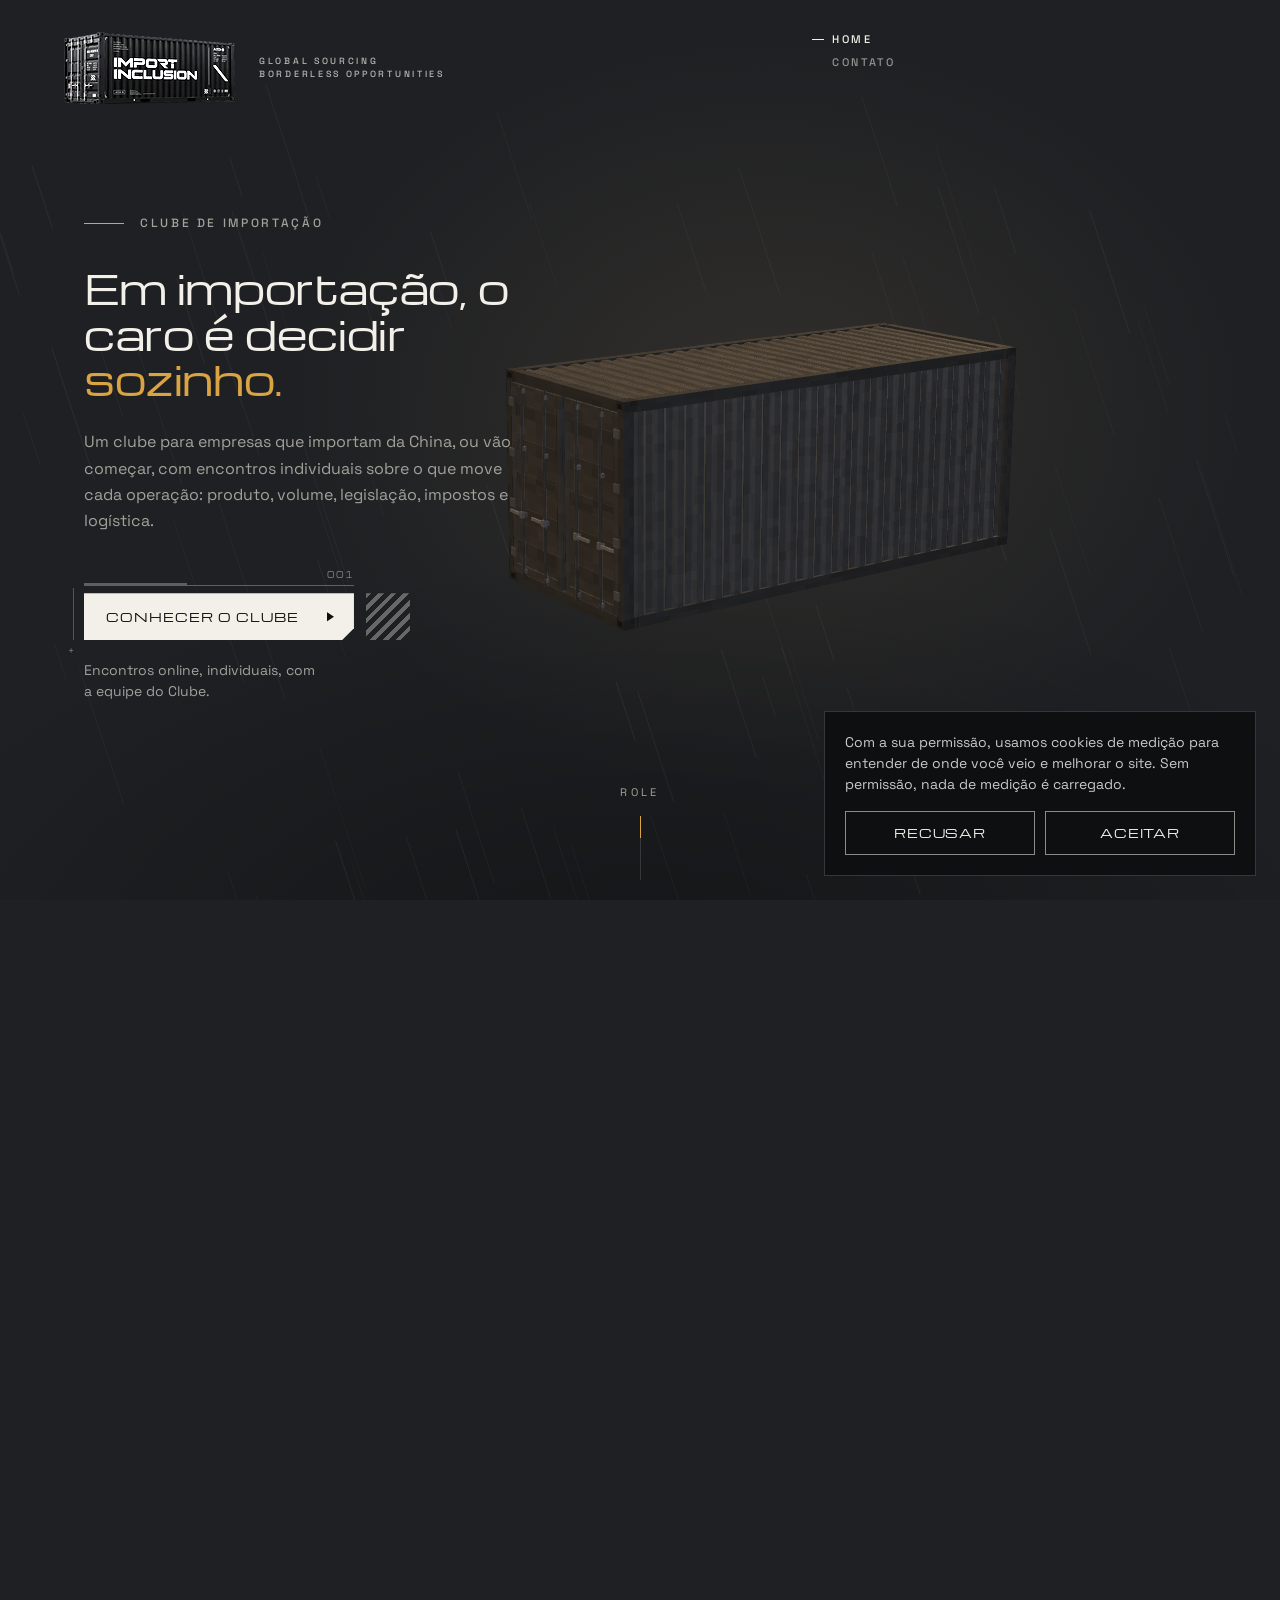
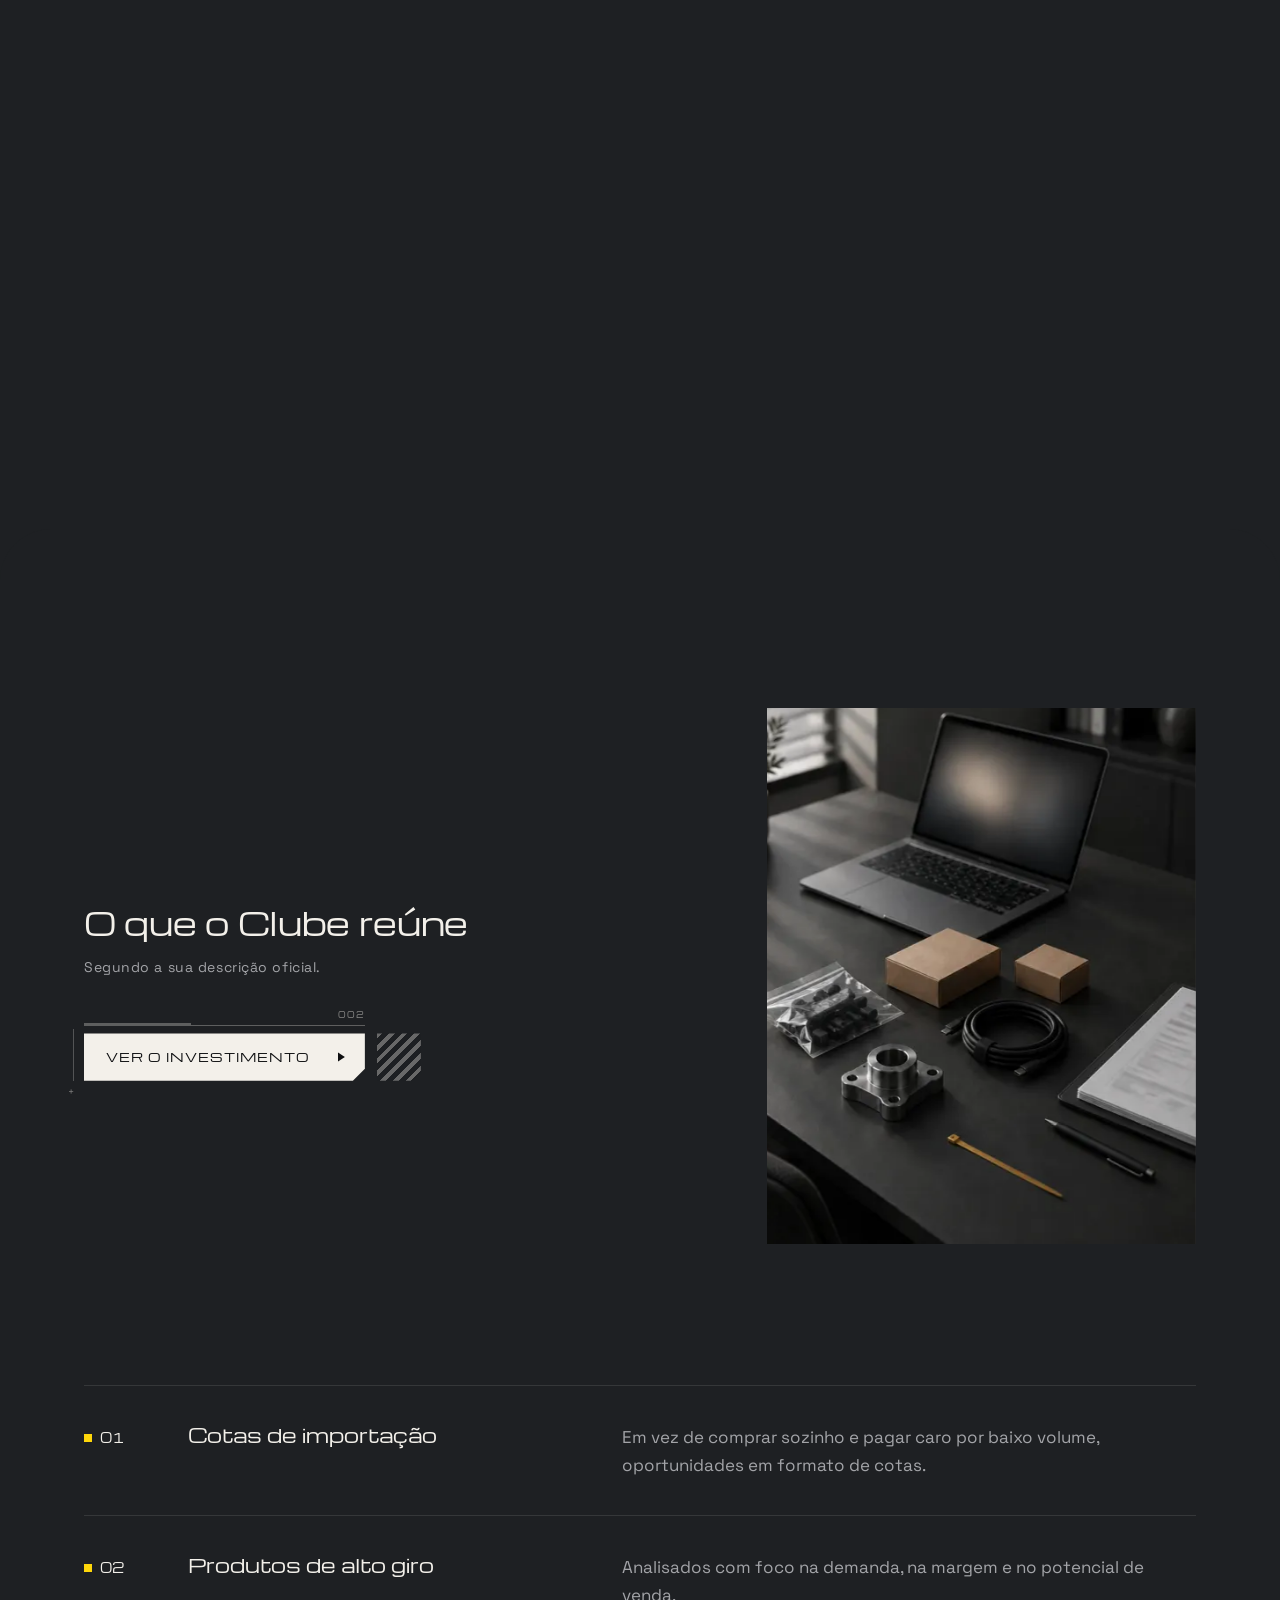
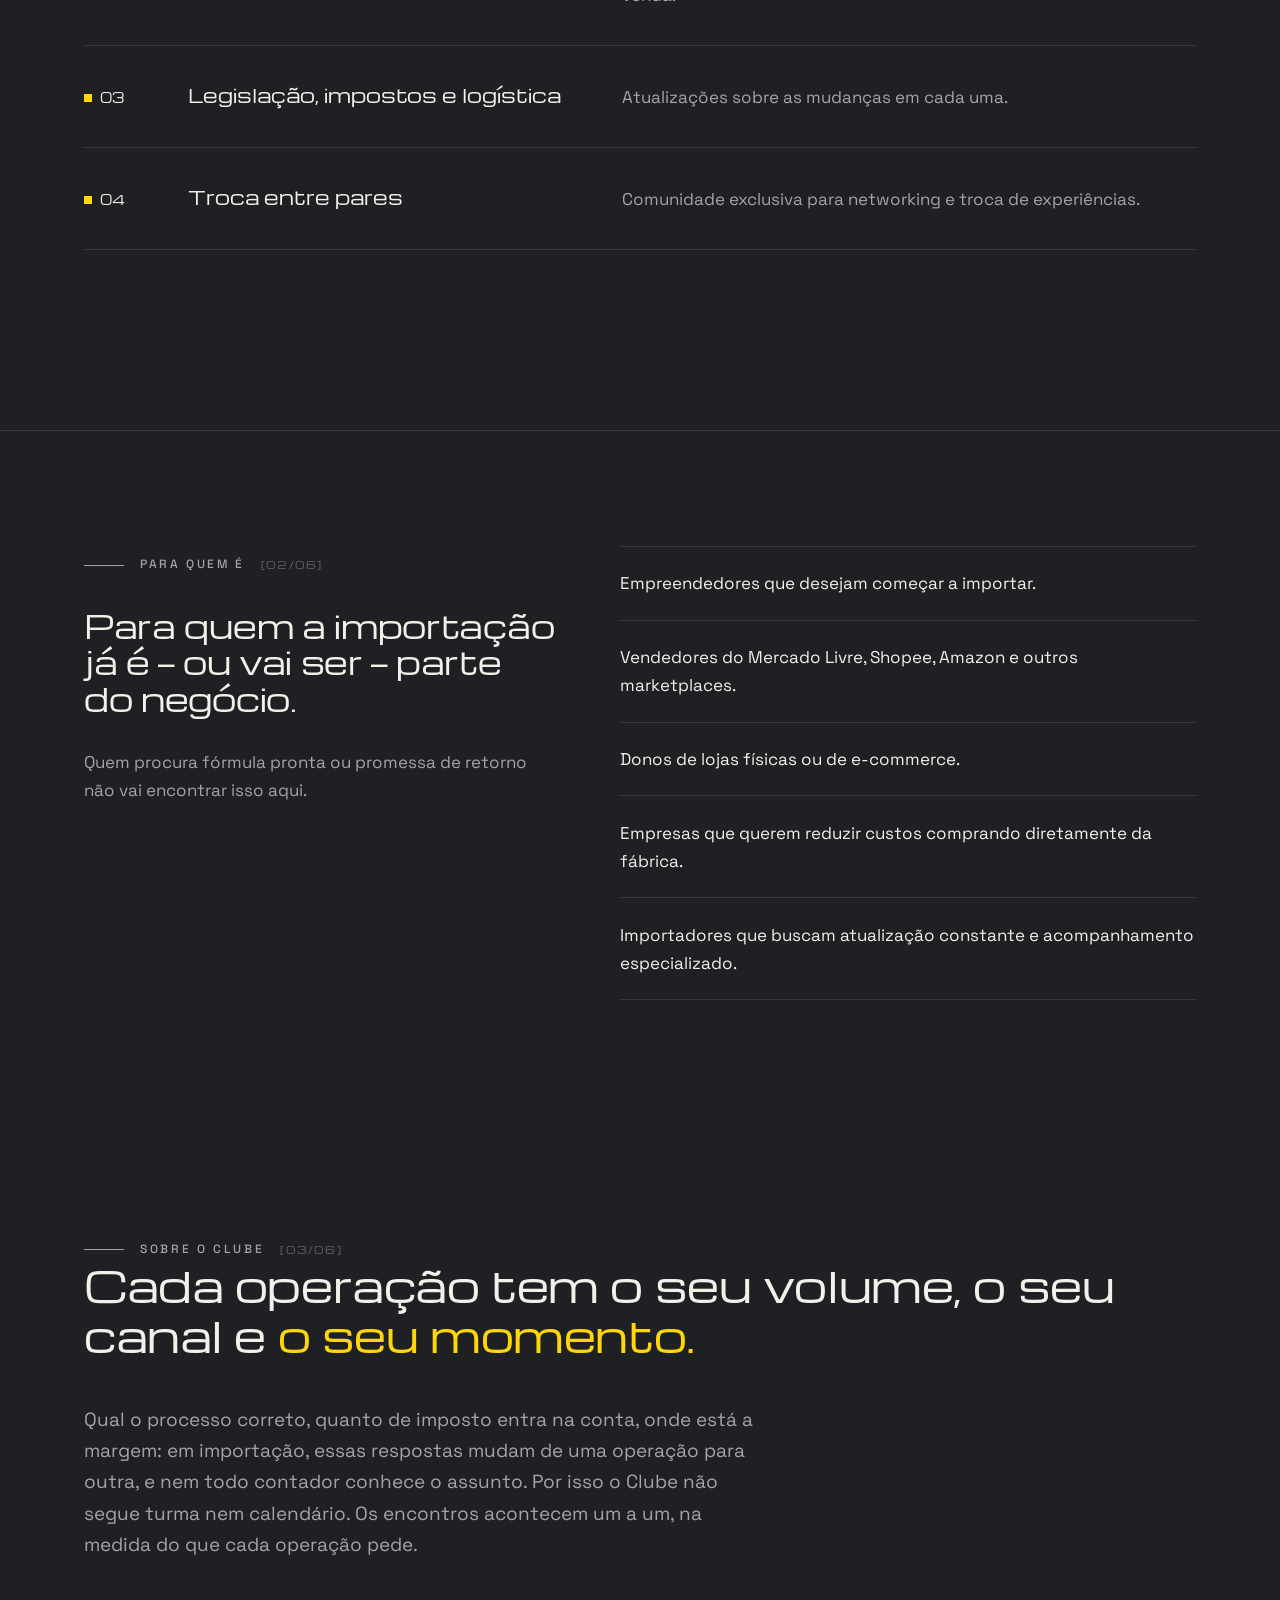
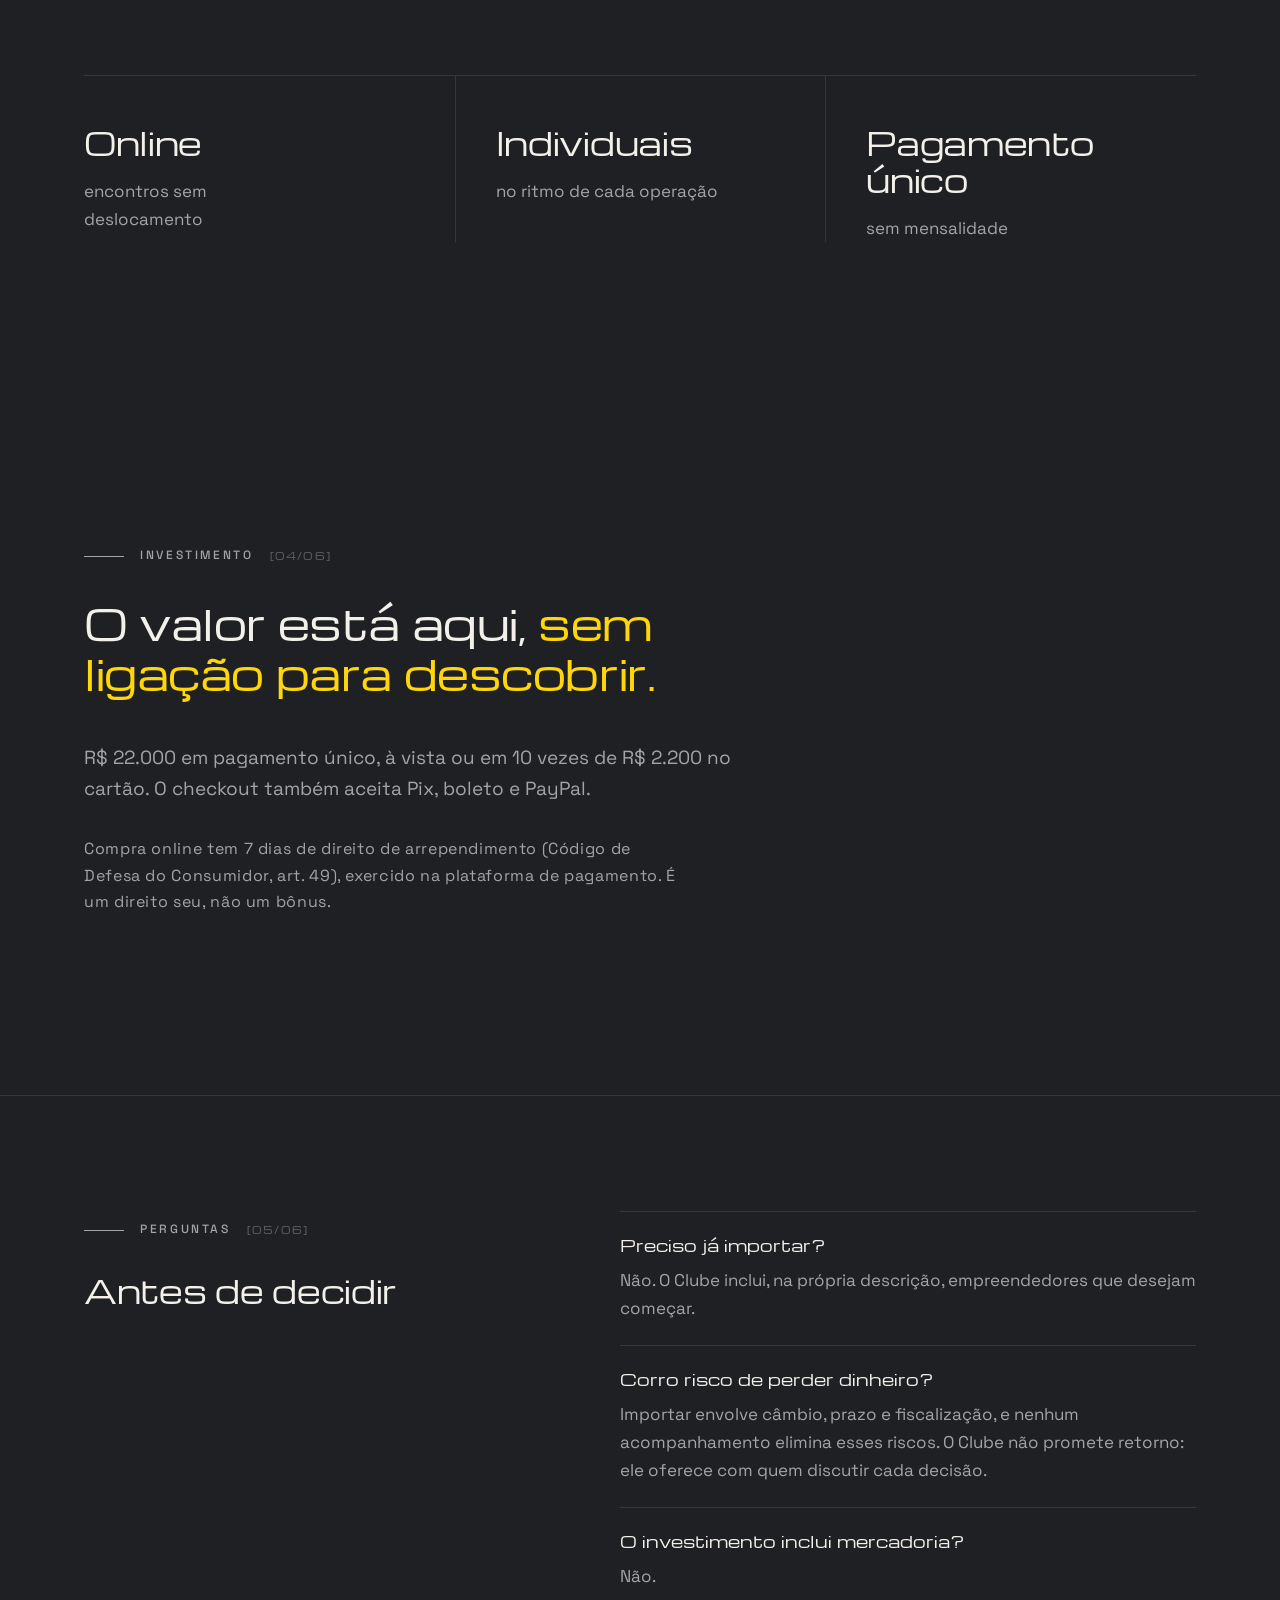
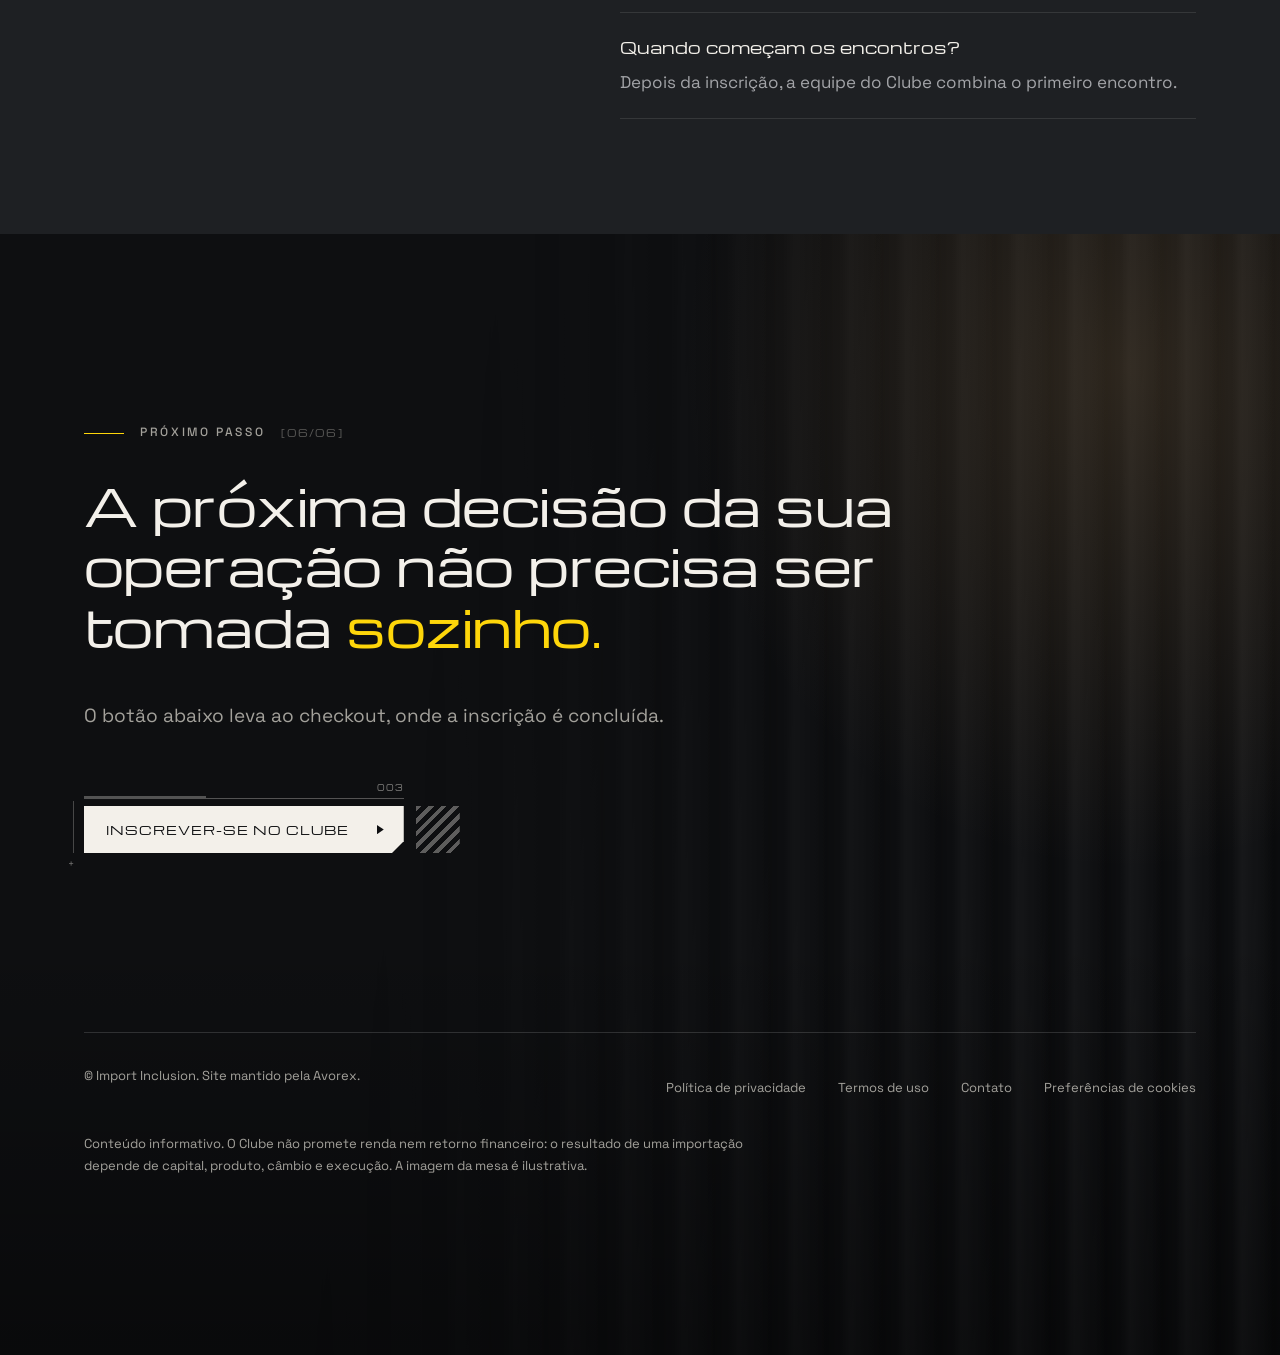
==== commit bec530c1: "Politica de privacidade, termos de uso e contato Co-Authored-By: Claude Opus 5.5 <noreply@anthropic." ====
--- a/index.html
+++ b/index.html
@@ -756,7 +756,7 @@
       <nav id="header-nav" class="header-nav" aria-label="Navegação principal">
         <ul>
           <li><a href="#inicio" aria-current="page">Home</a></li>
-          <li><a href="#" data-rota-pendente>Contato</a></li>
+          <li><a href="mailto:contato@avorexpro.com">Contato</a></li>
         </ul>
       </nav>
       <div class="header-slot" data-slot="2"></div>
@@ -935,11 +935,11 @@
         <span class="botao-listras" aria-hidden="true"></span>
       </a>
       <div class="rodape">
-        <span>© Import Inclusion</span>
+        <span>© Import Inclusion. Site mantido pela Avorex.</span>
         <nav aria-label="Links legais">
-          <a href="#">Política de privacidade</a>
-          <a href="#">Termos de uso</a>
-          <a href="#">Contato</a>
+          <a href="privacidade.html">Política de privacidade</a>
+          <a href="termos.html">Termos de uso</a>
+          <a href="mailto:contato@avorexpro.com">Contato</a>
         </nav>
       </div>
       <p class="rodape-aviso">Conteúdo informativo. O Clube não promete renda nem retorno financeiro: o resultado de uma importação depende de capital, produto, câmbio e execução. A imagem da mesa é ilustrativa.</p>
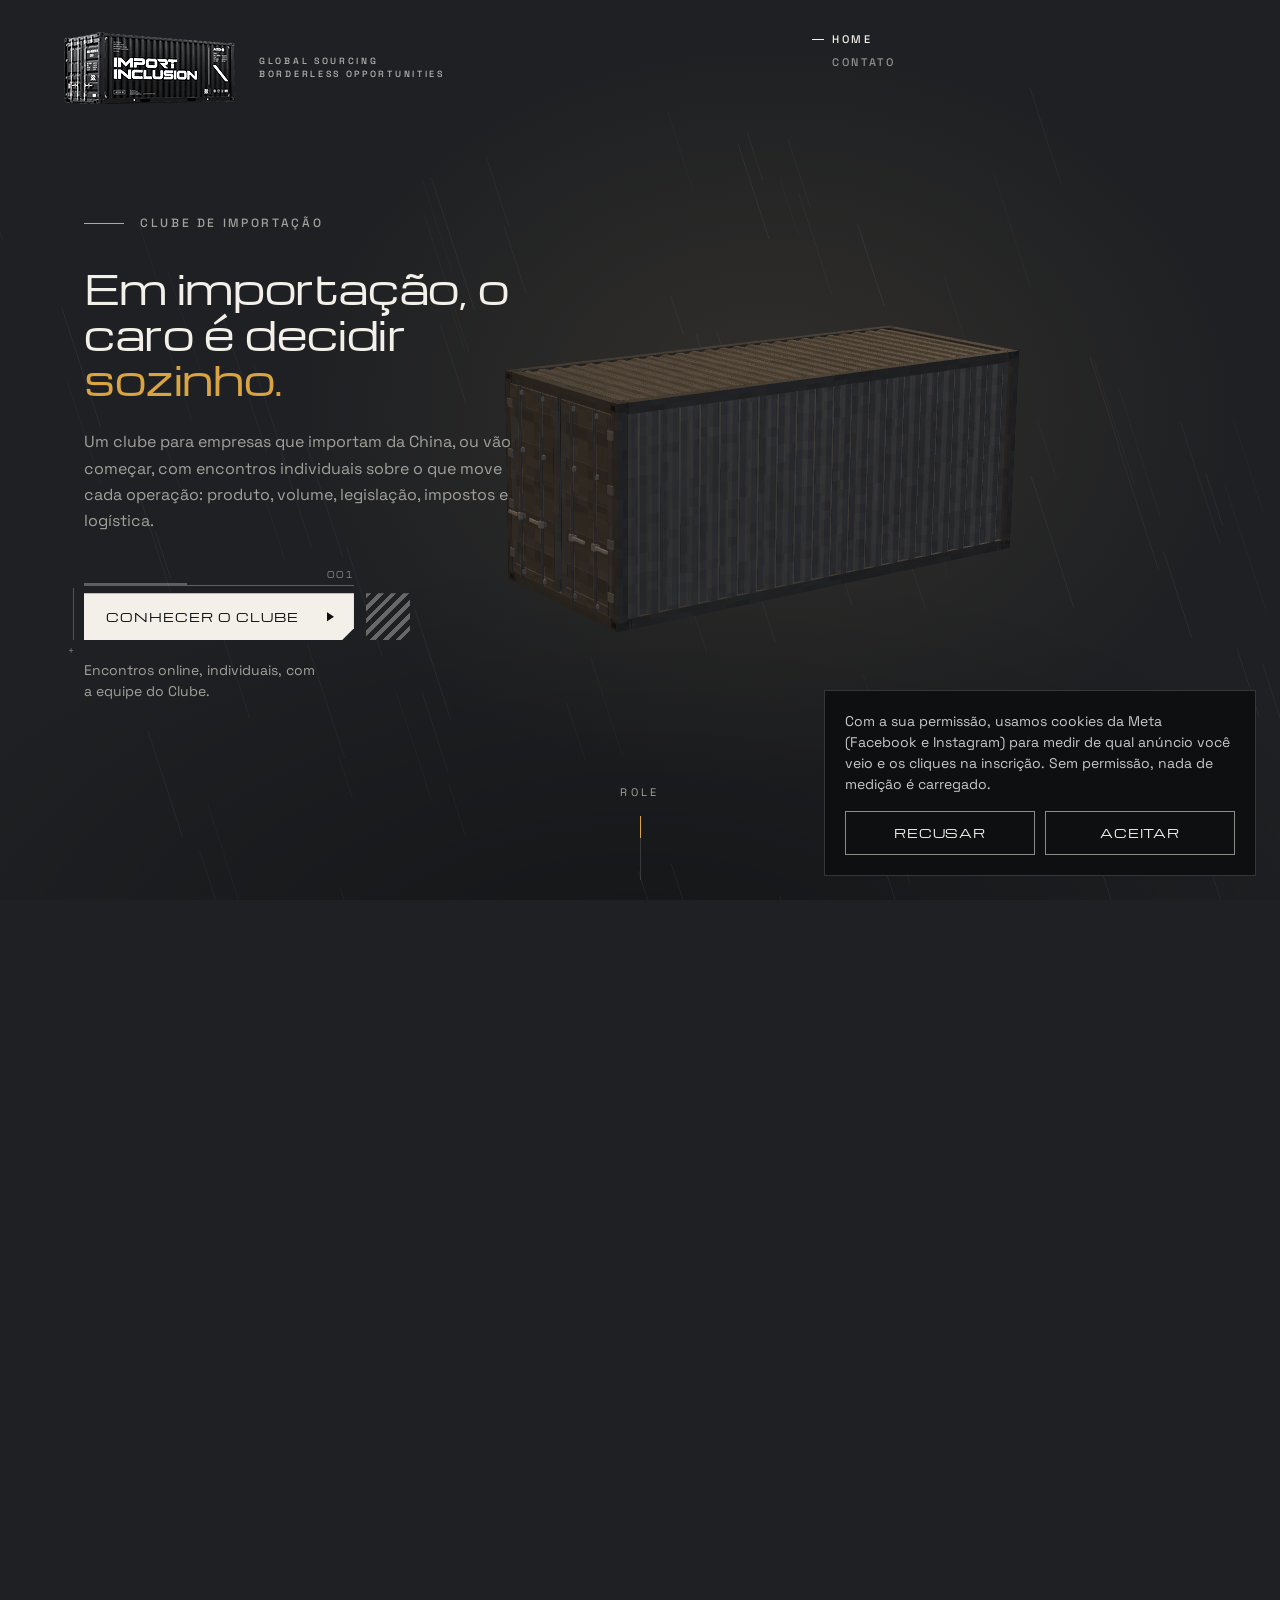
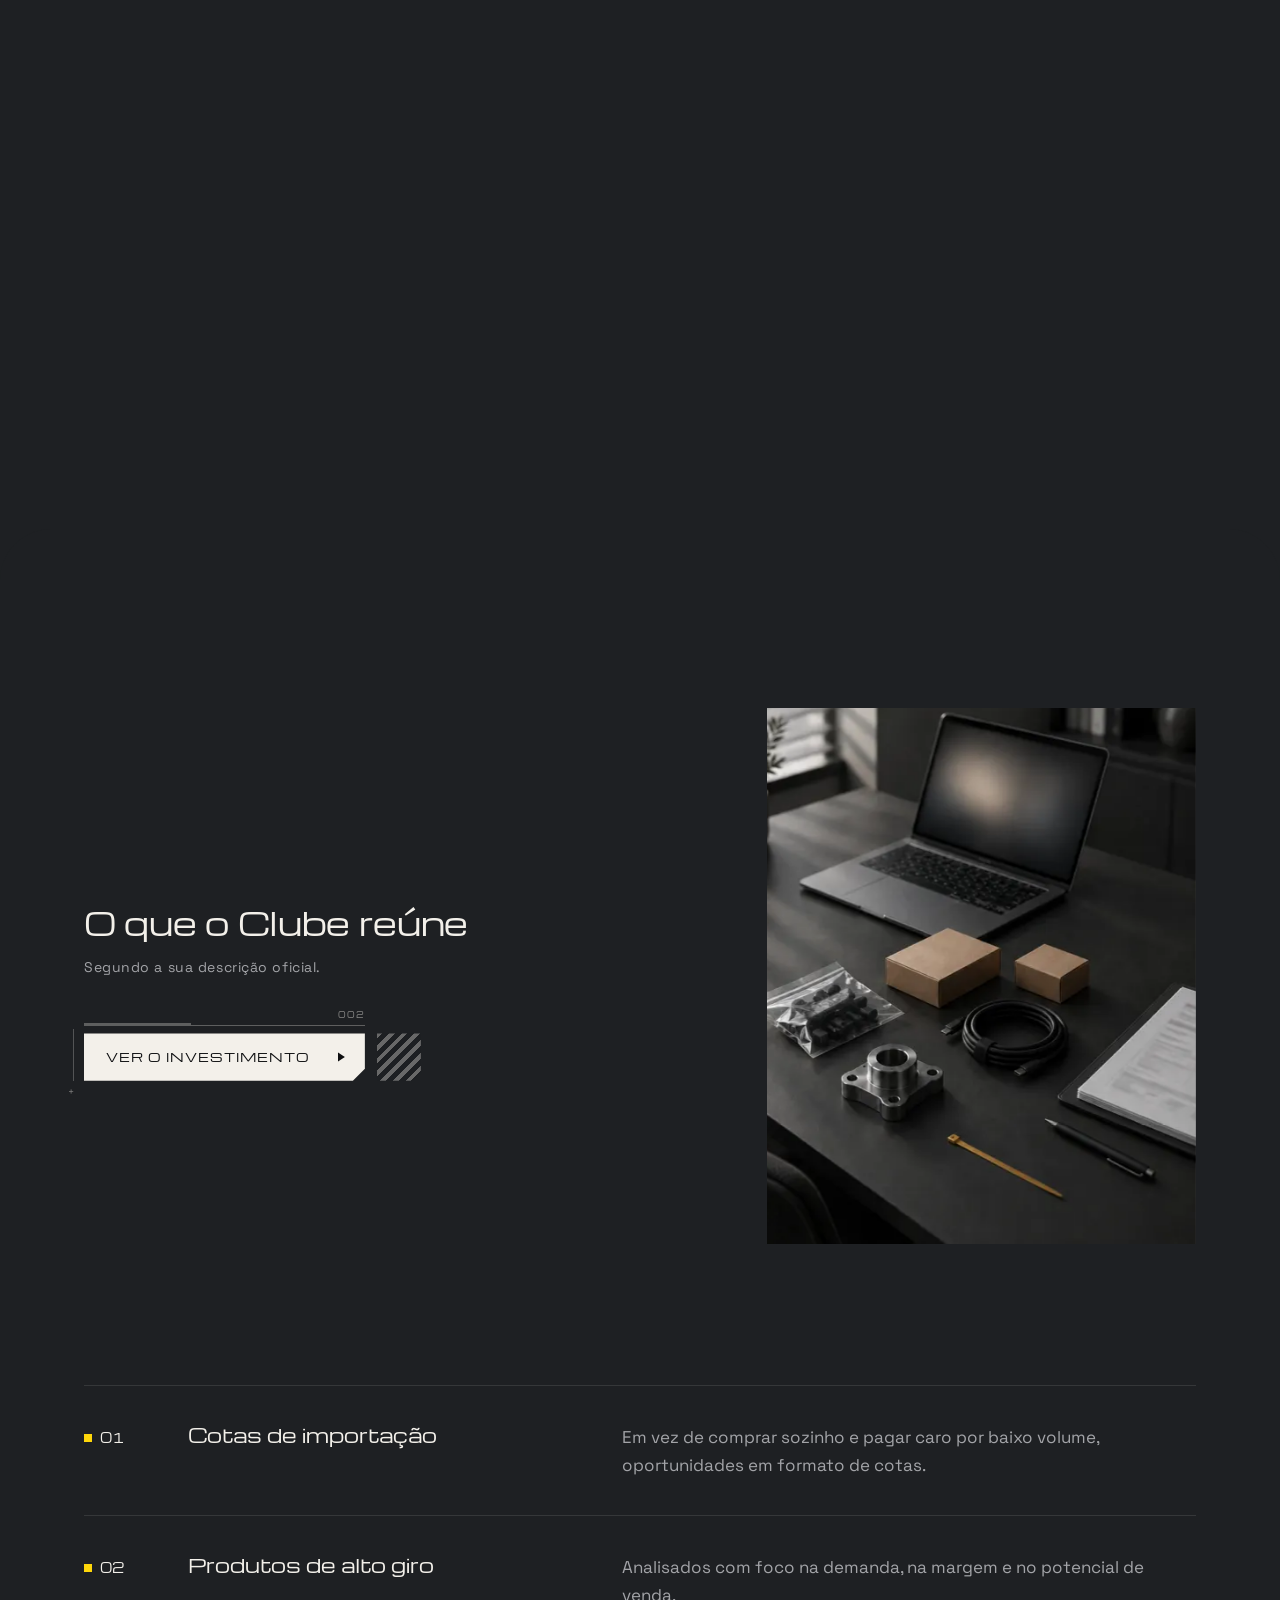
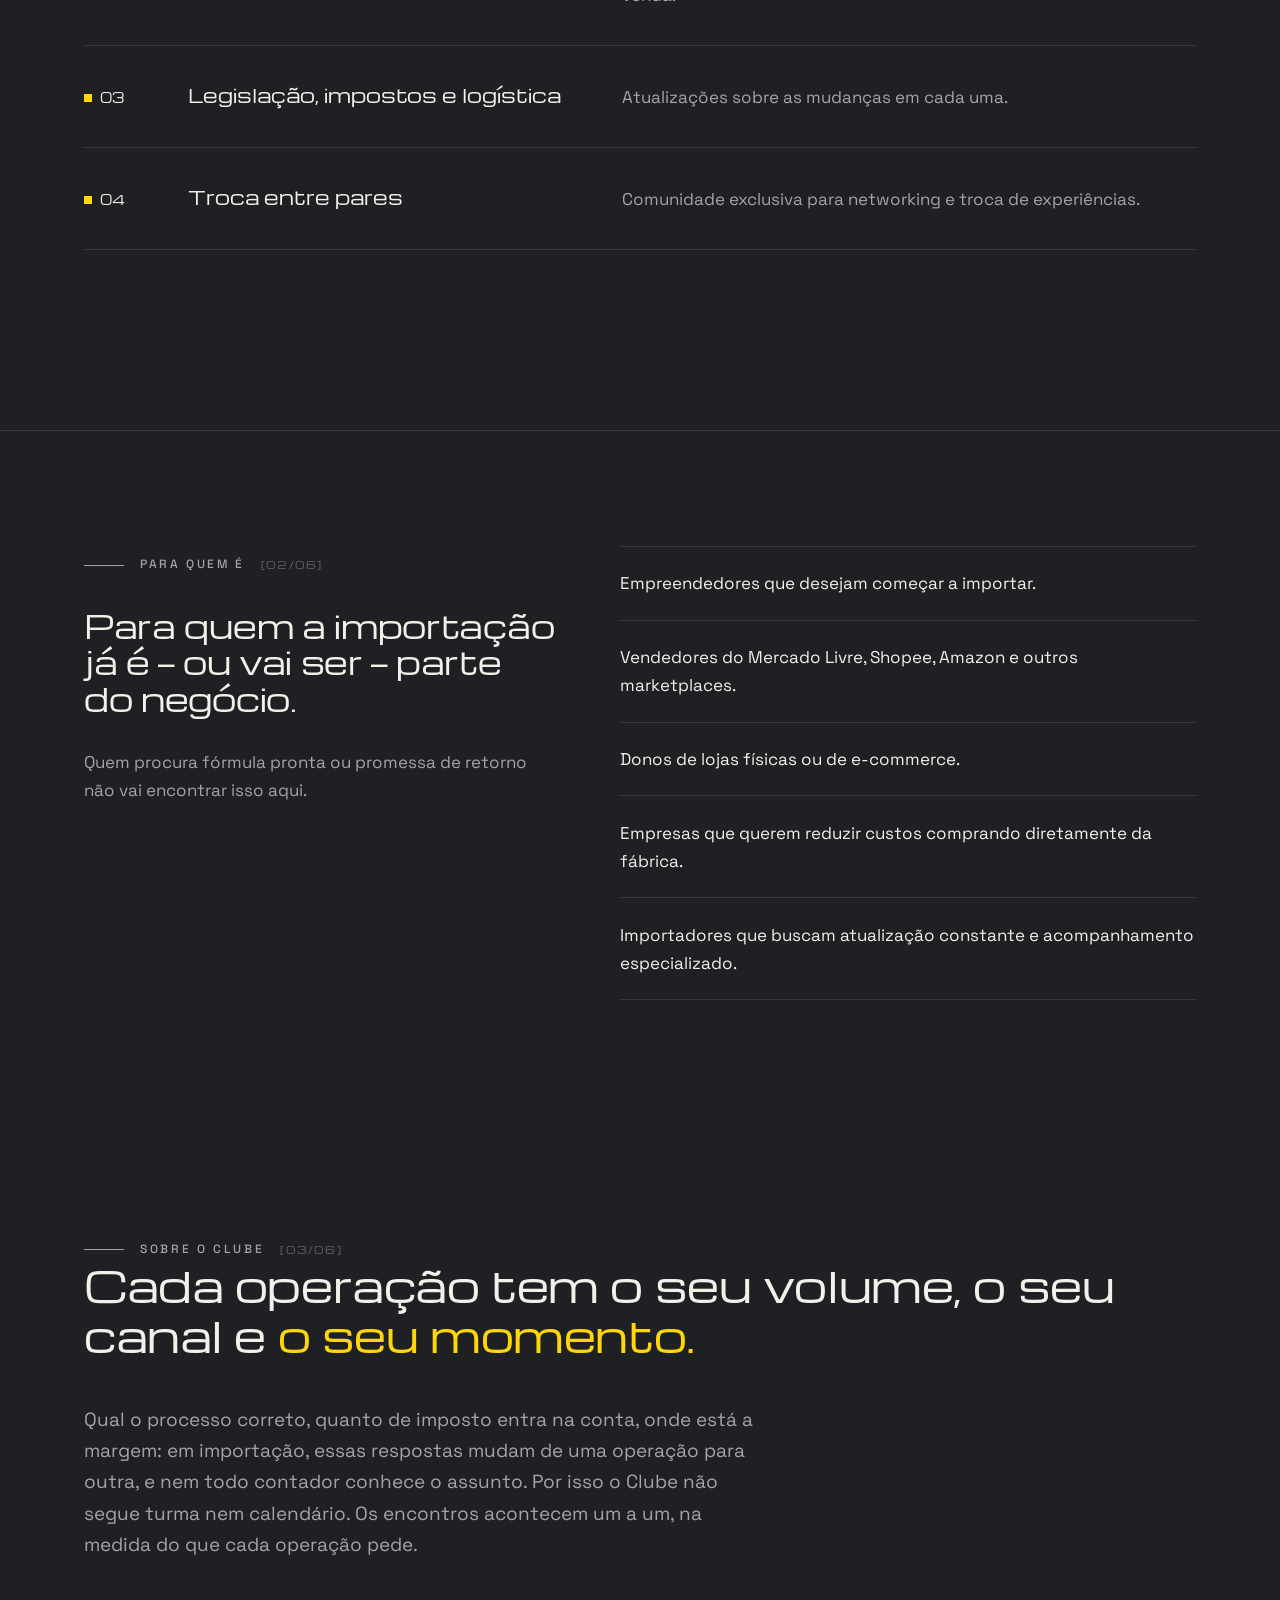
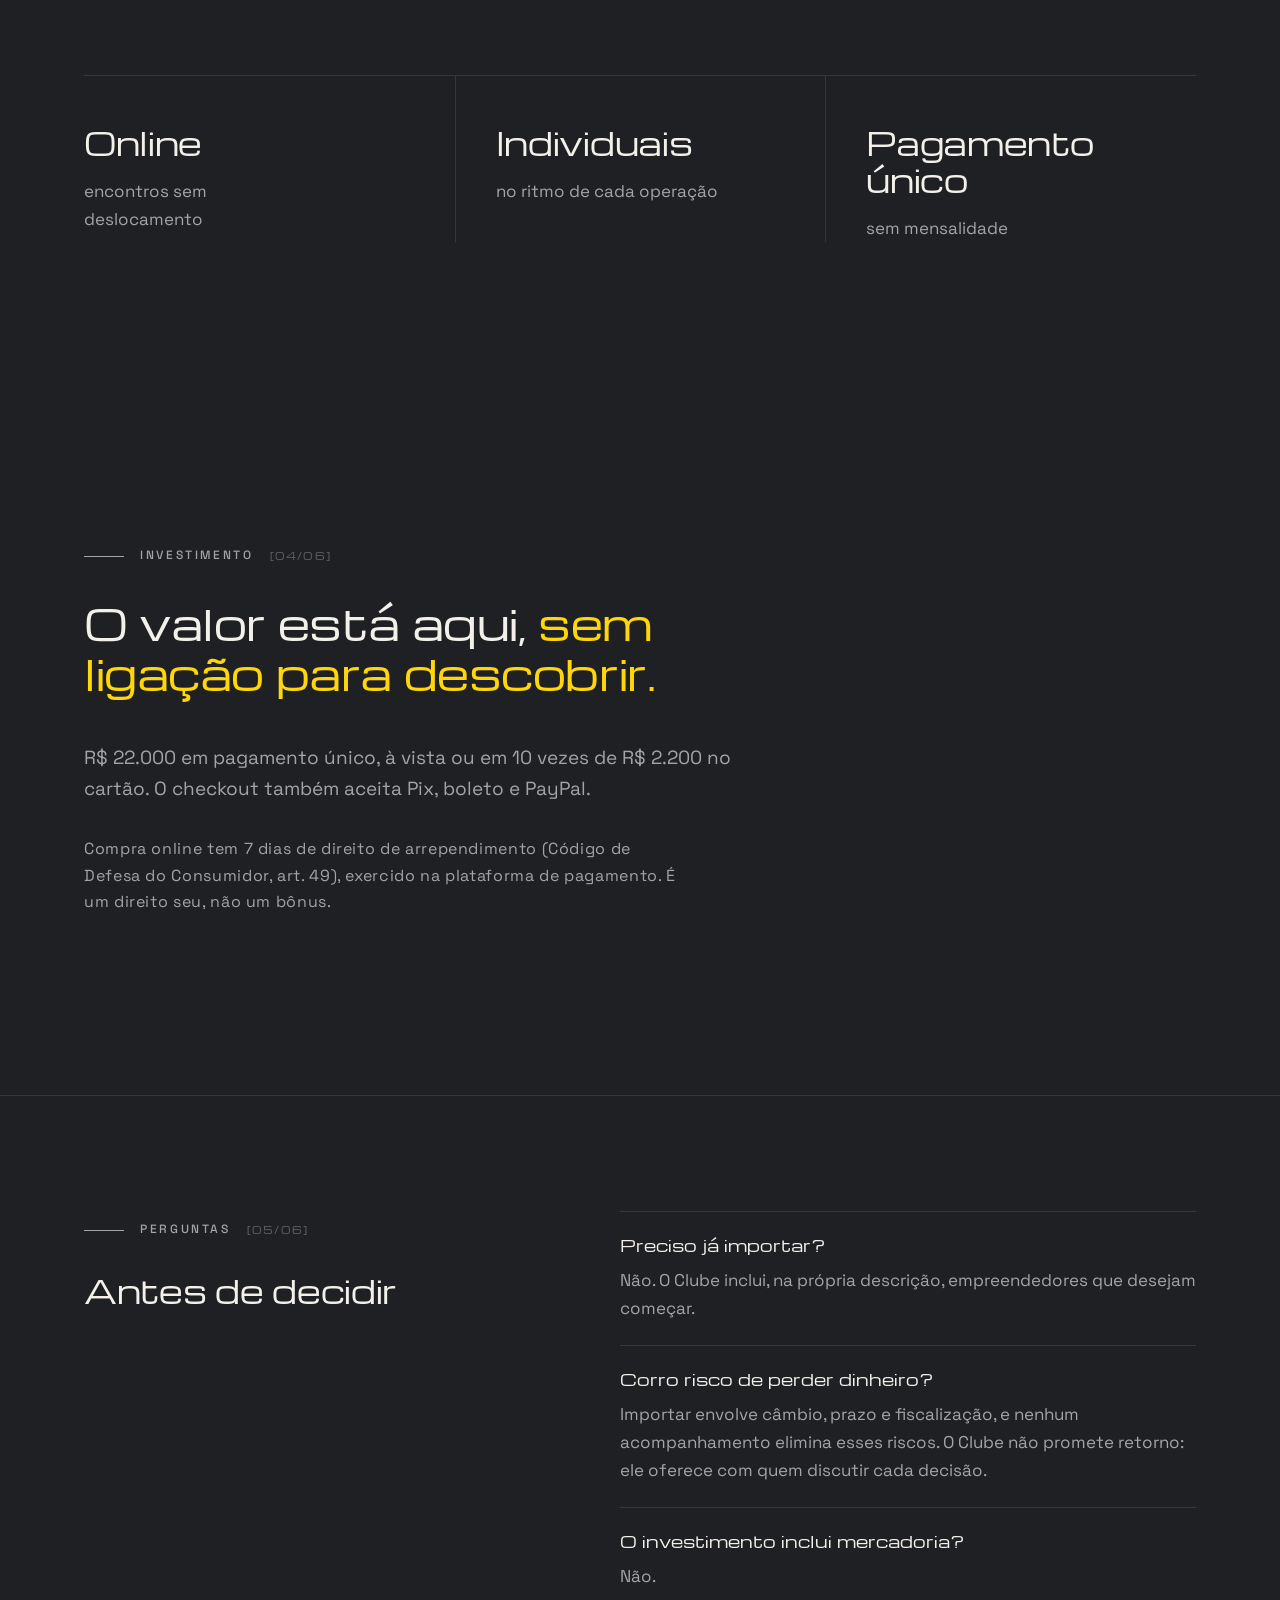
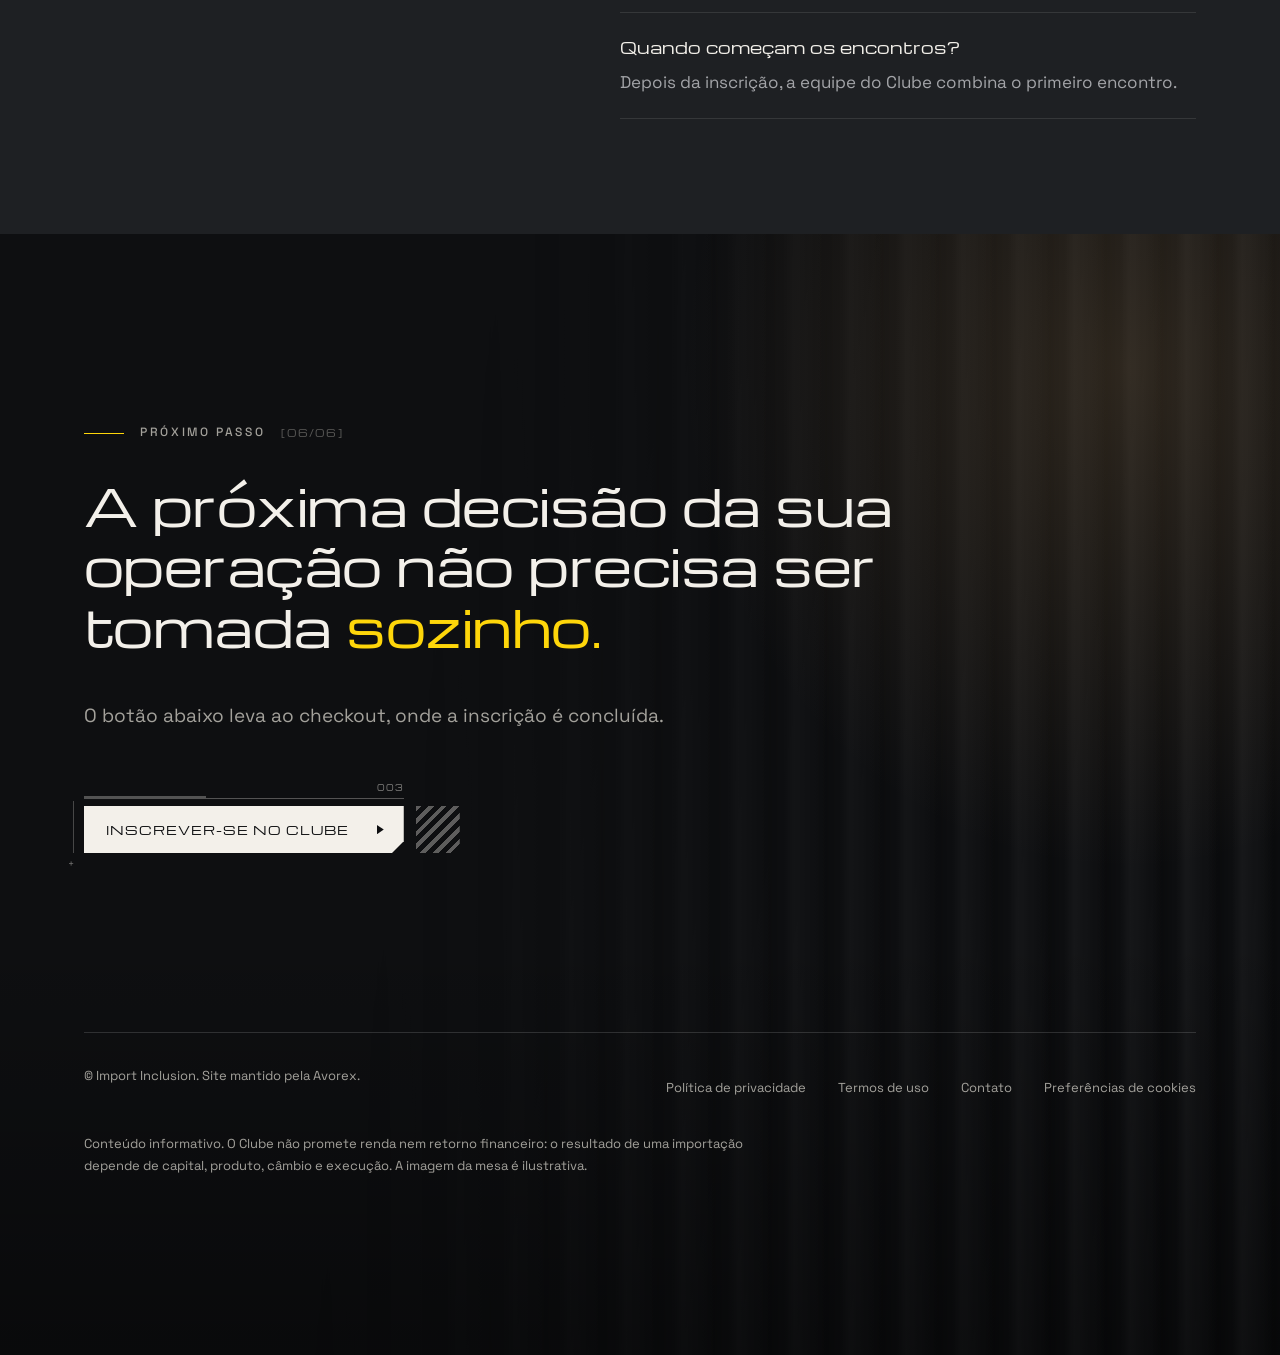
==== commit 93b4739d: "Pixel da Meta, so depois do aceite Co-Authored-By: Claude Opus 5.5 <noreply@anthropic.com>" ====
--- a/index.html
+++ b/index.html
@@ -1113,6 +1113,7 @@
     })();
   </script>
   <script src="assets/cookies.js" defer></script>
+  <script src="assets/medicao.js" defer></script>
   <script src="assets/cena-conteiner.js" defer onerror="document.querySelector('.cena').classList.add('cena--sem3d')"></script>
 </body>
 </html>
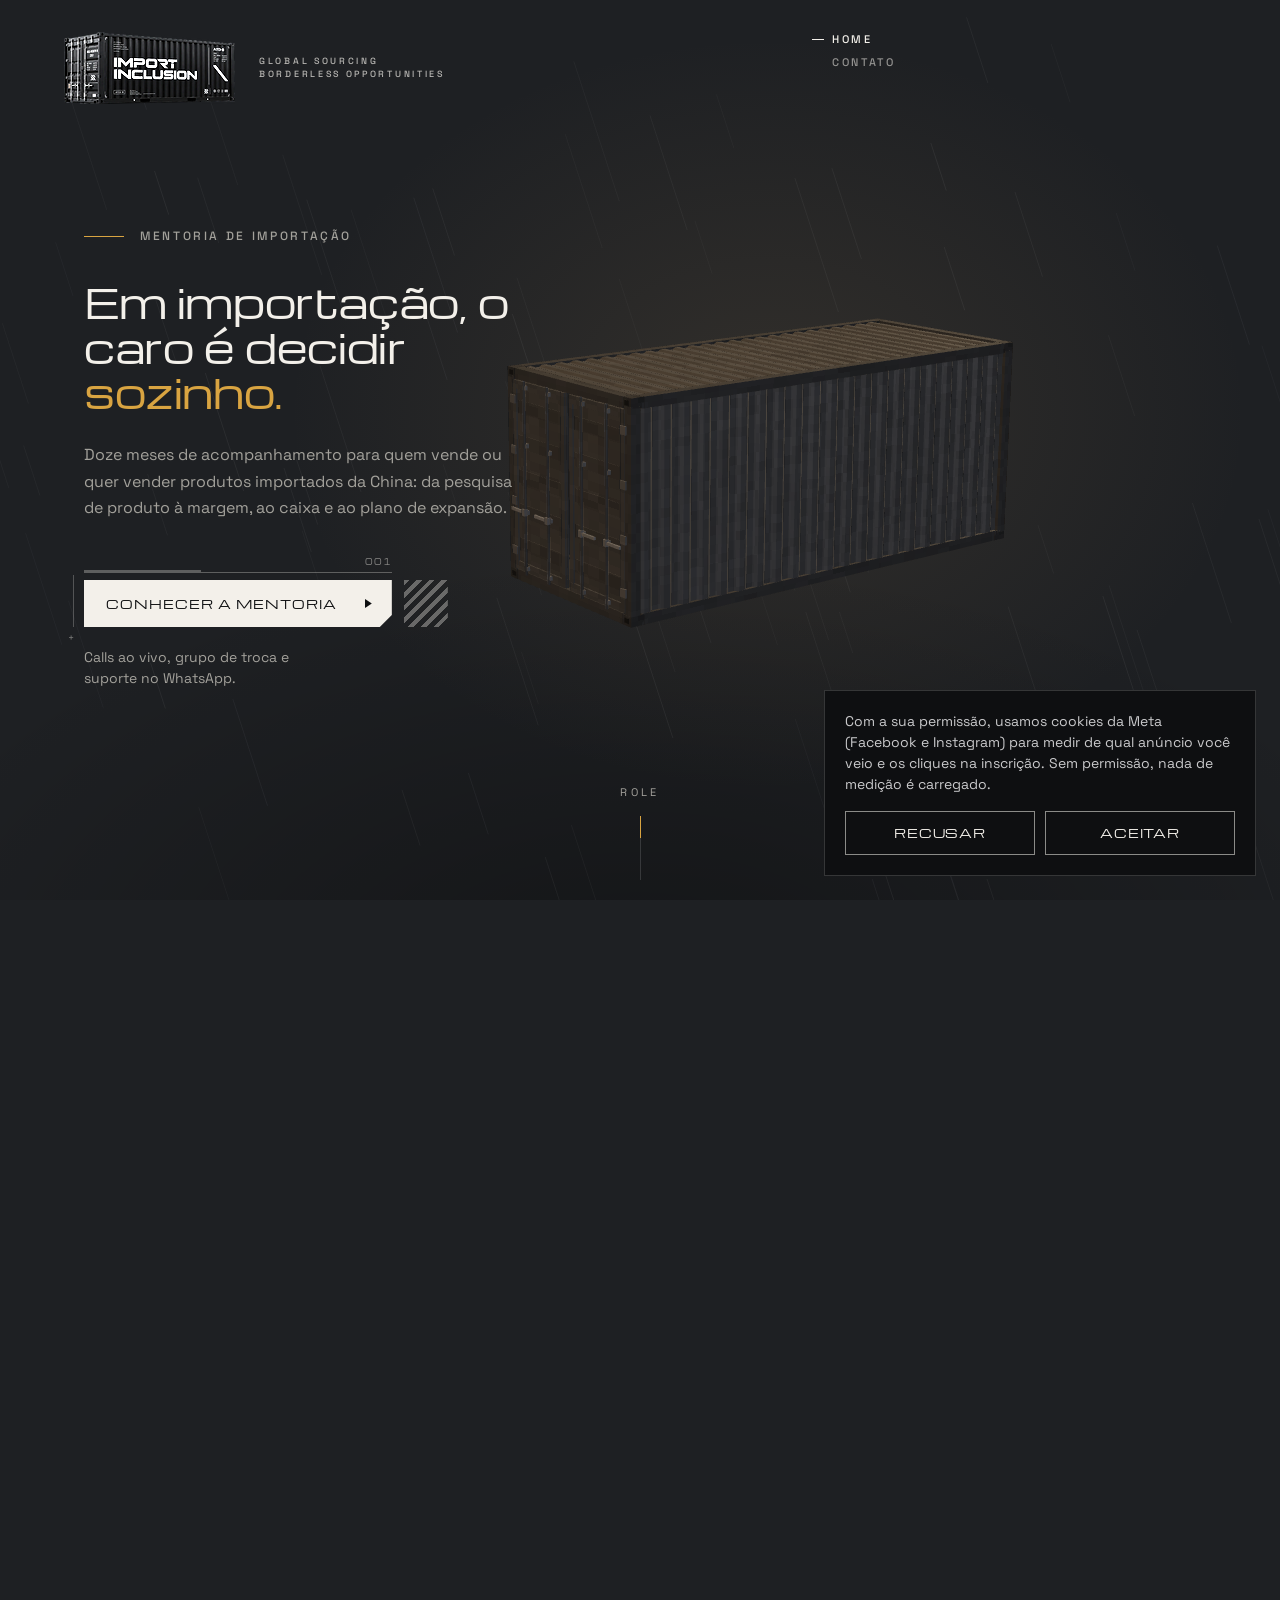
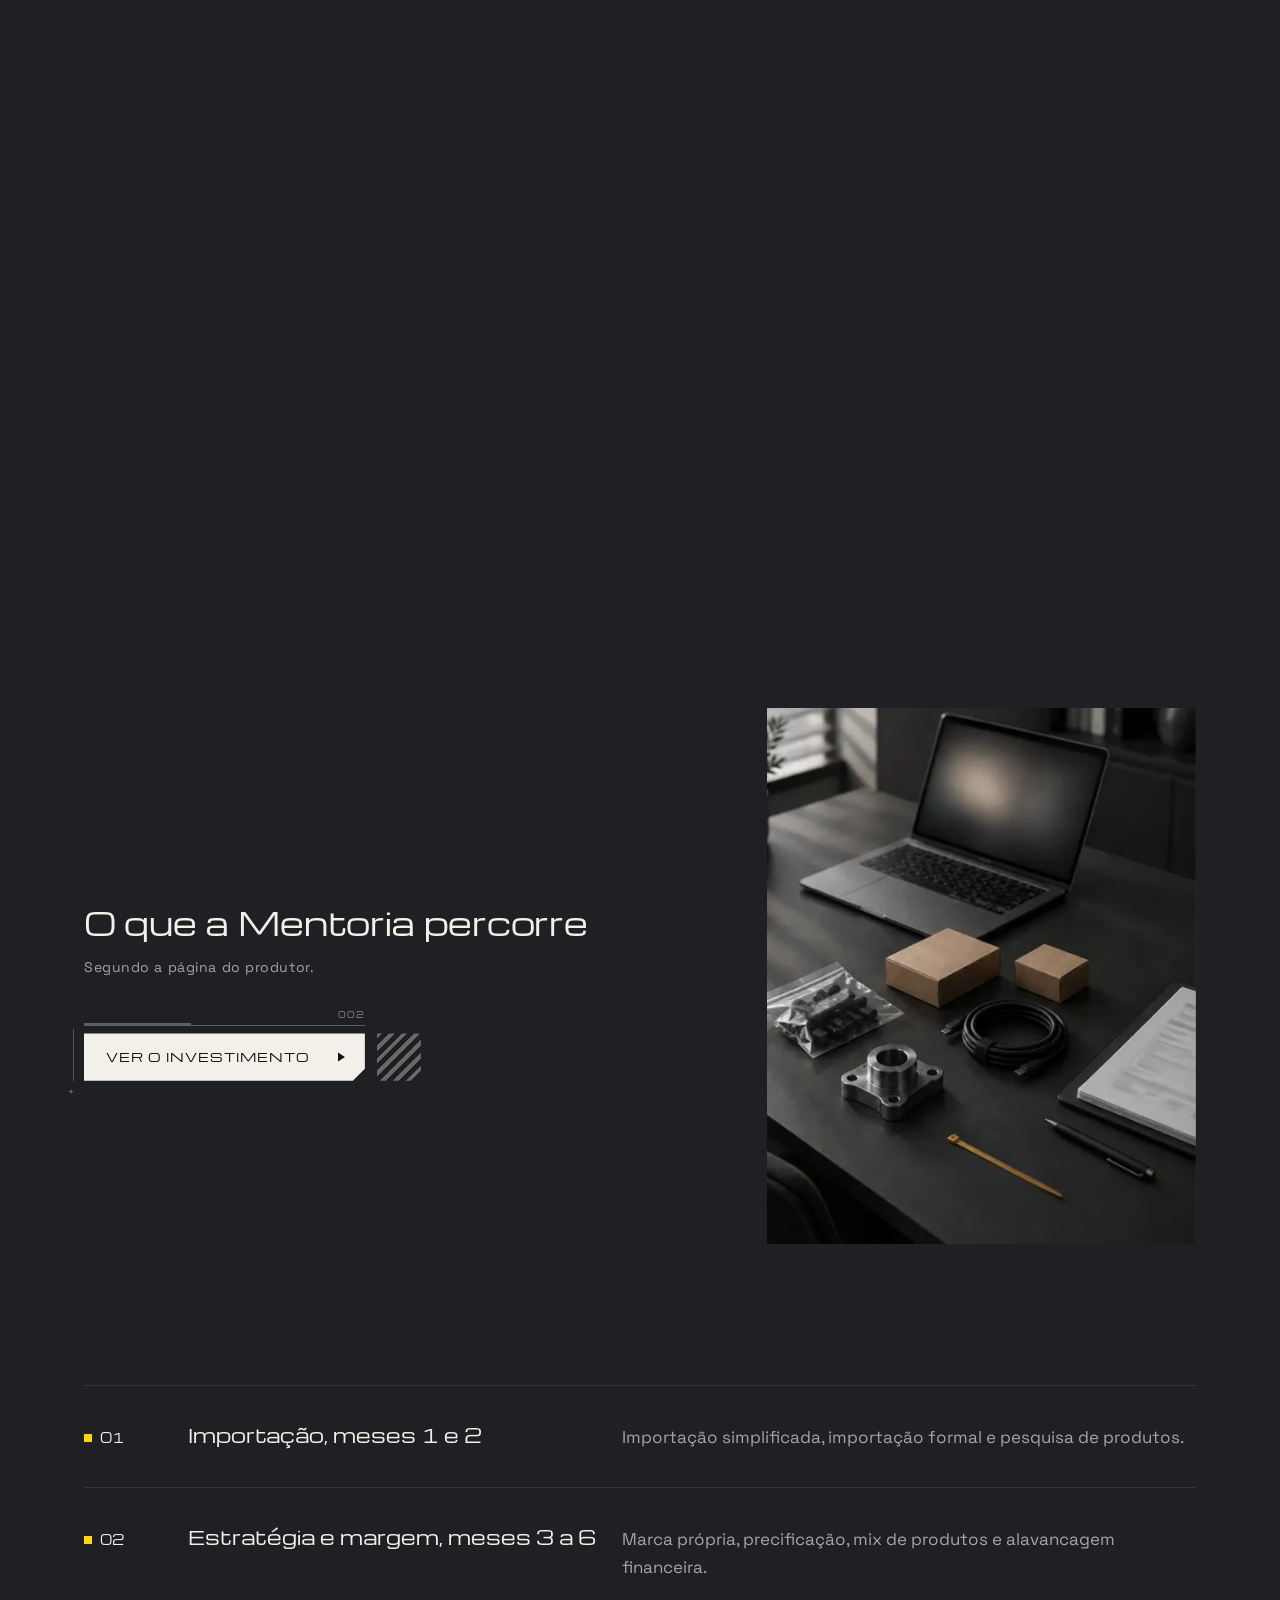
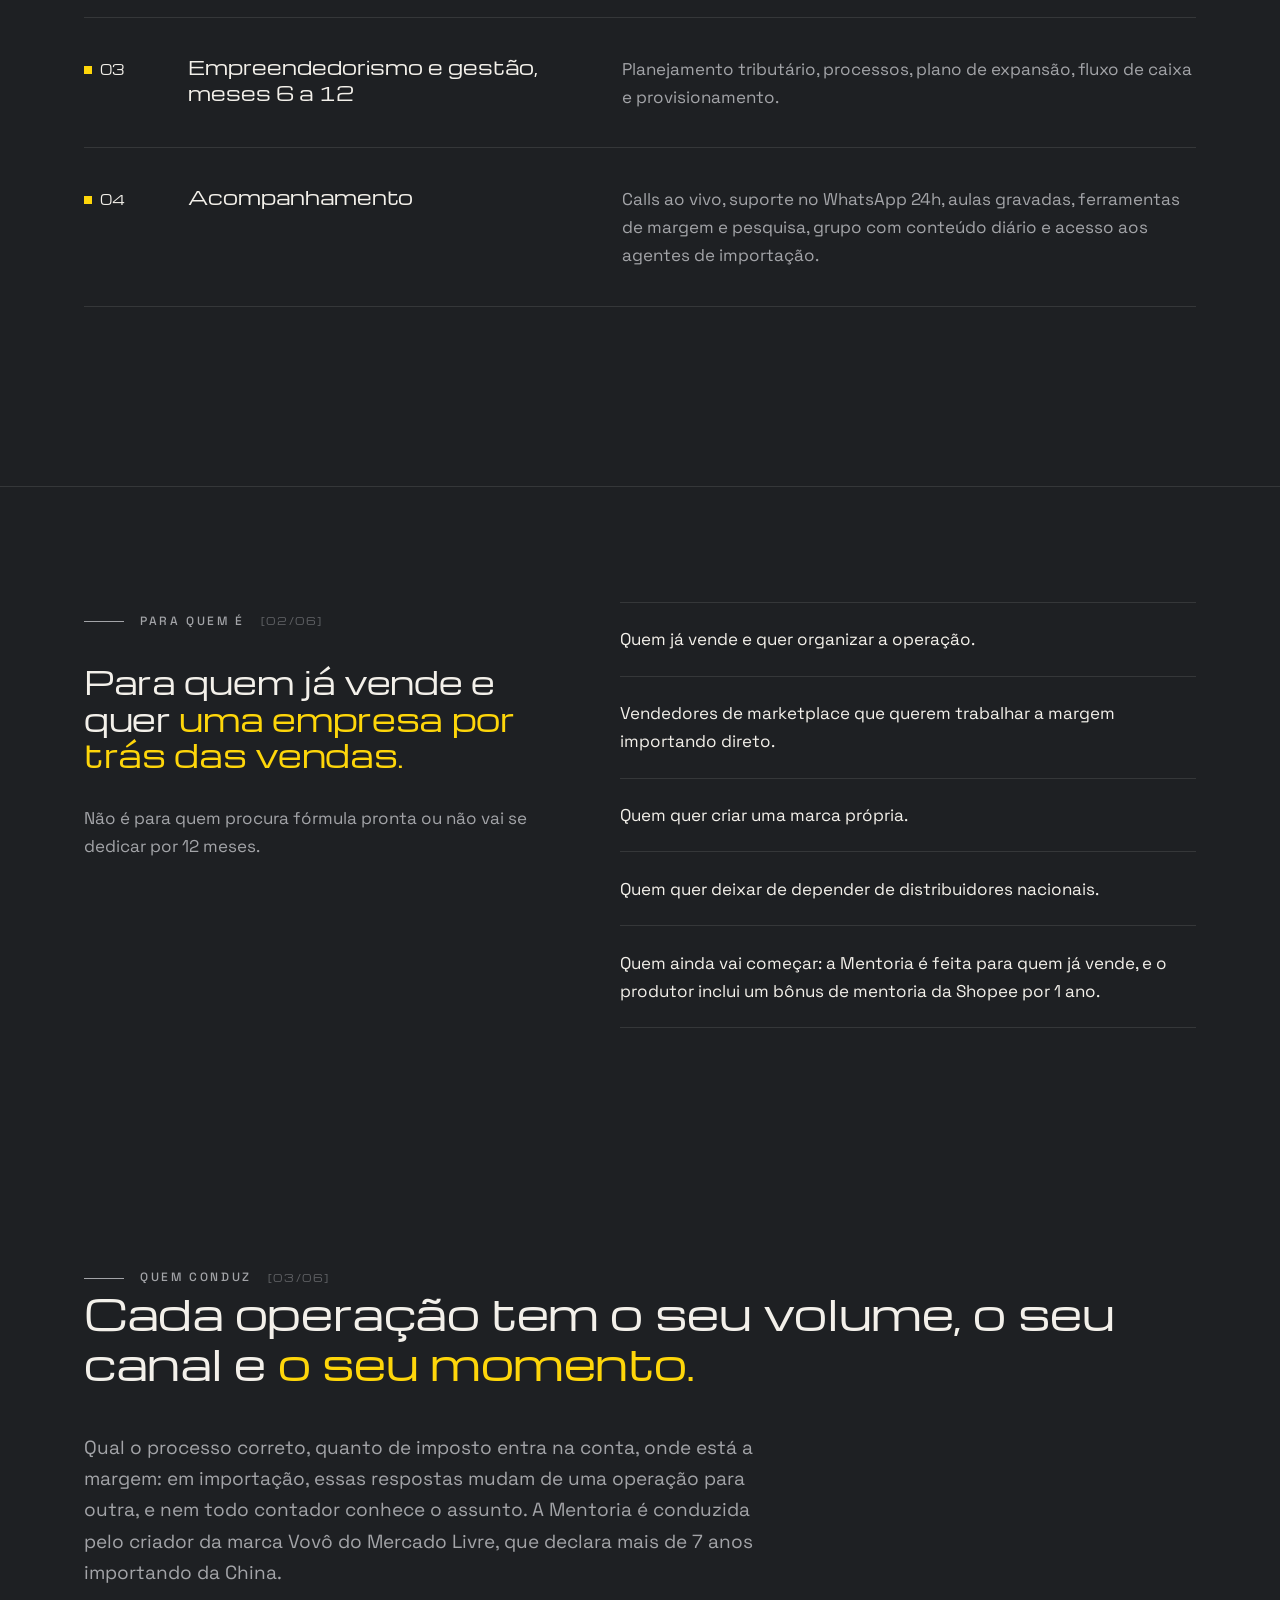
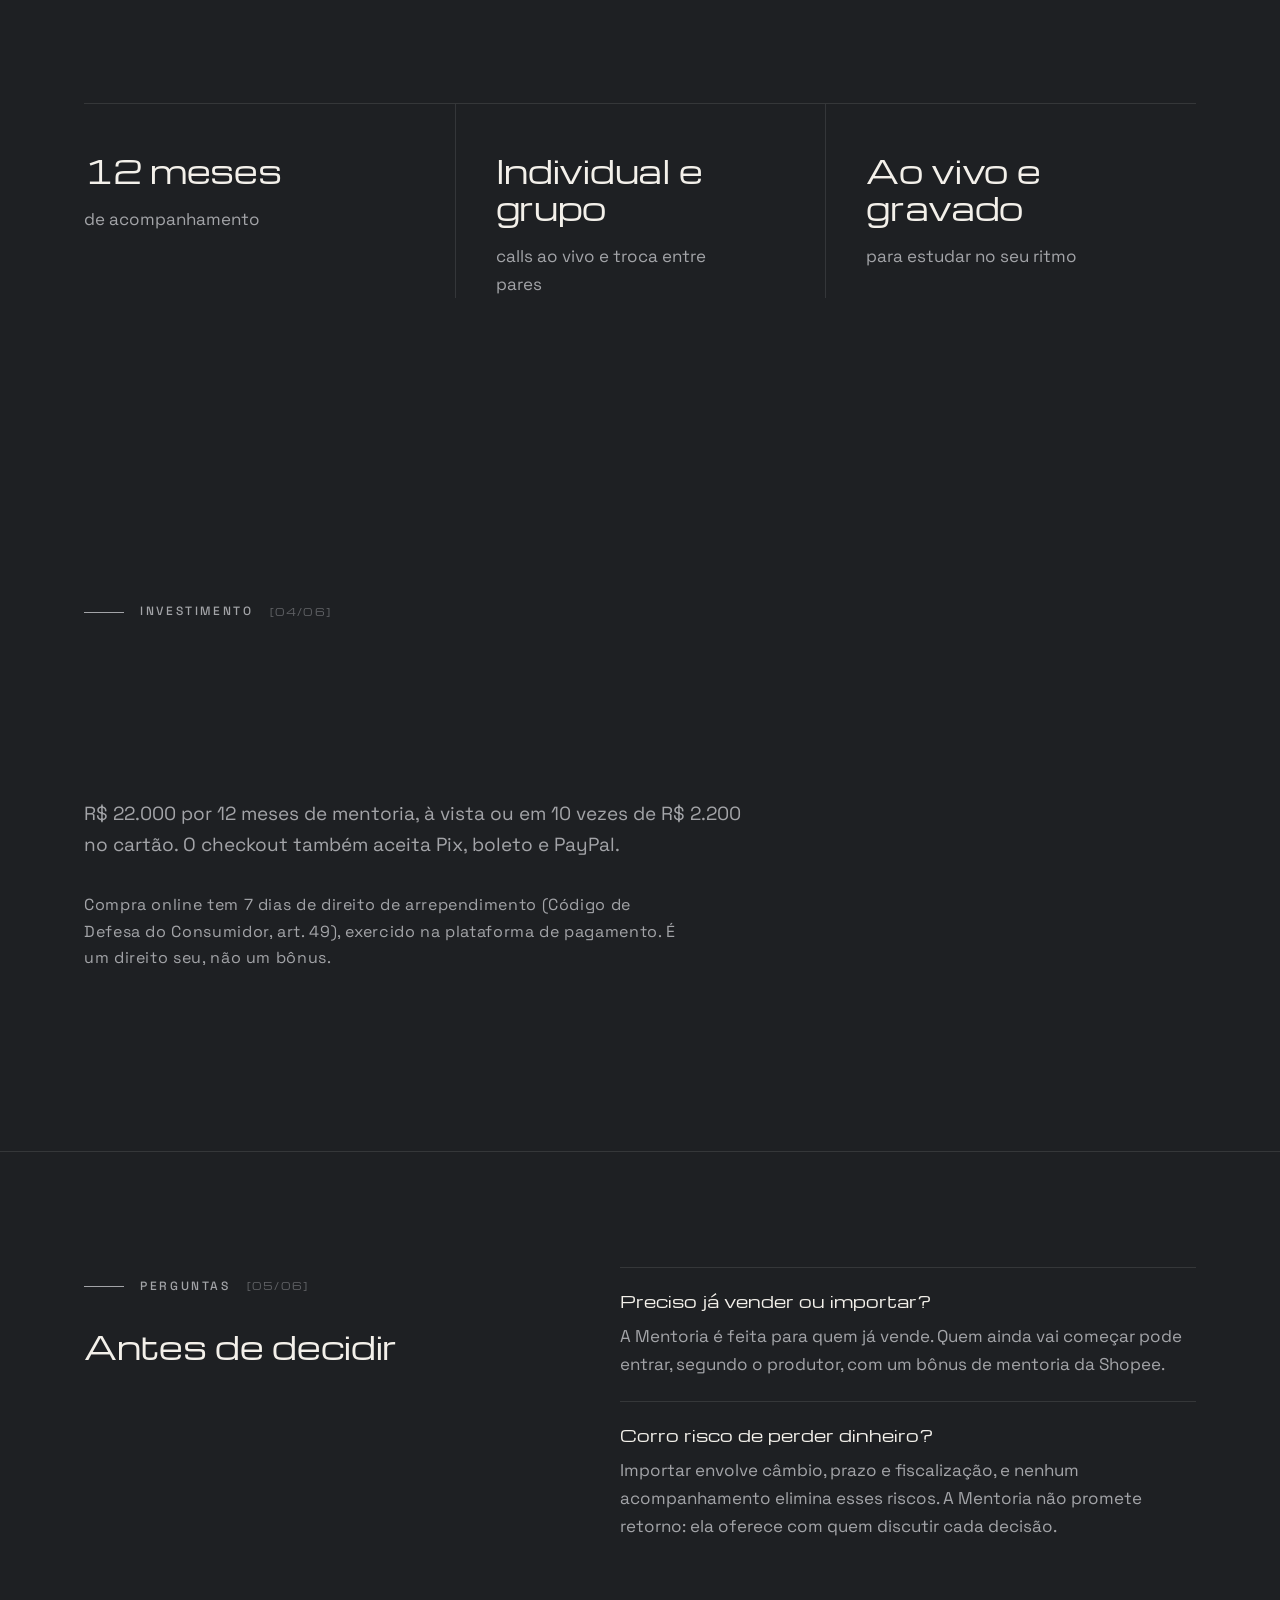
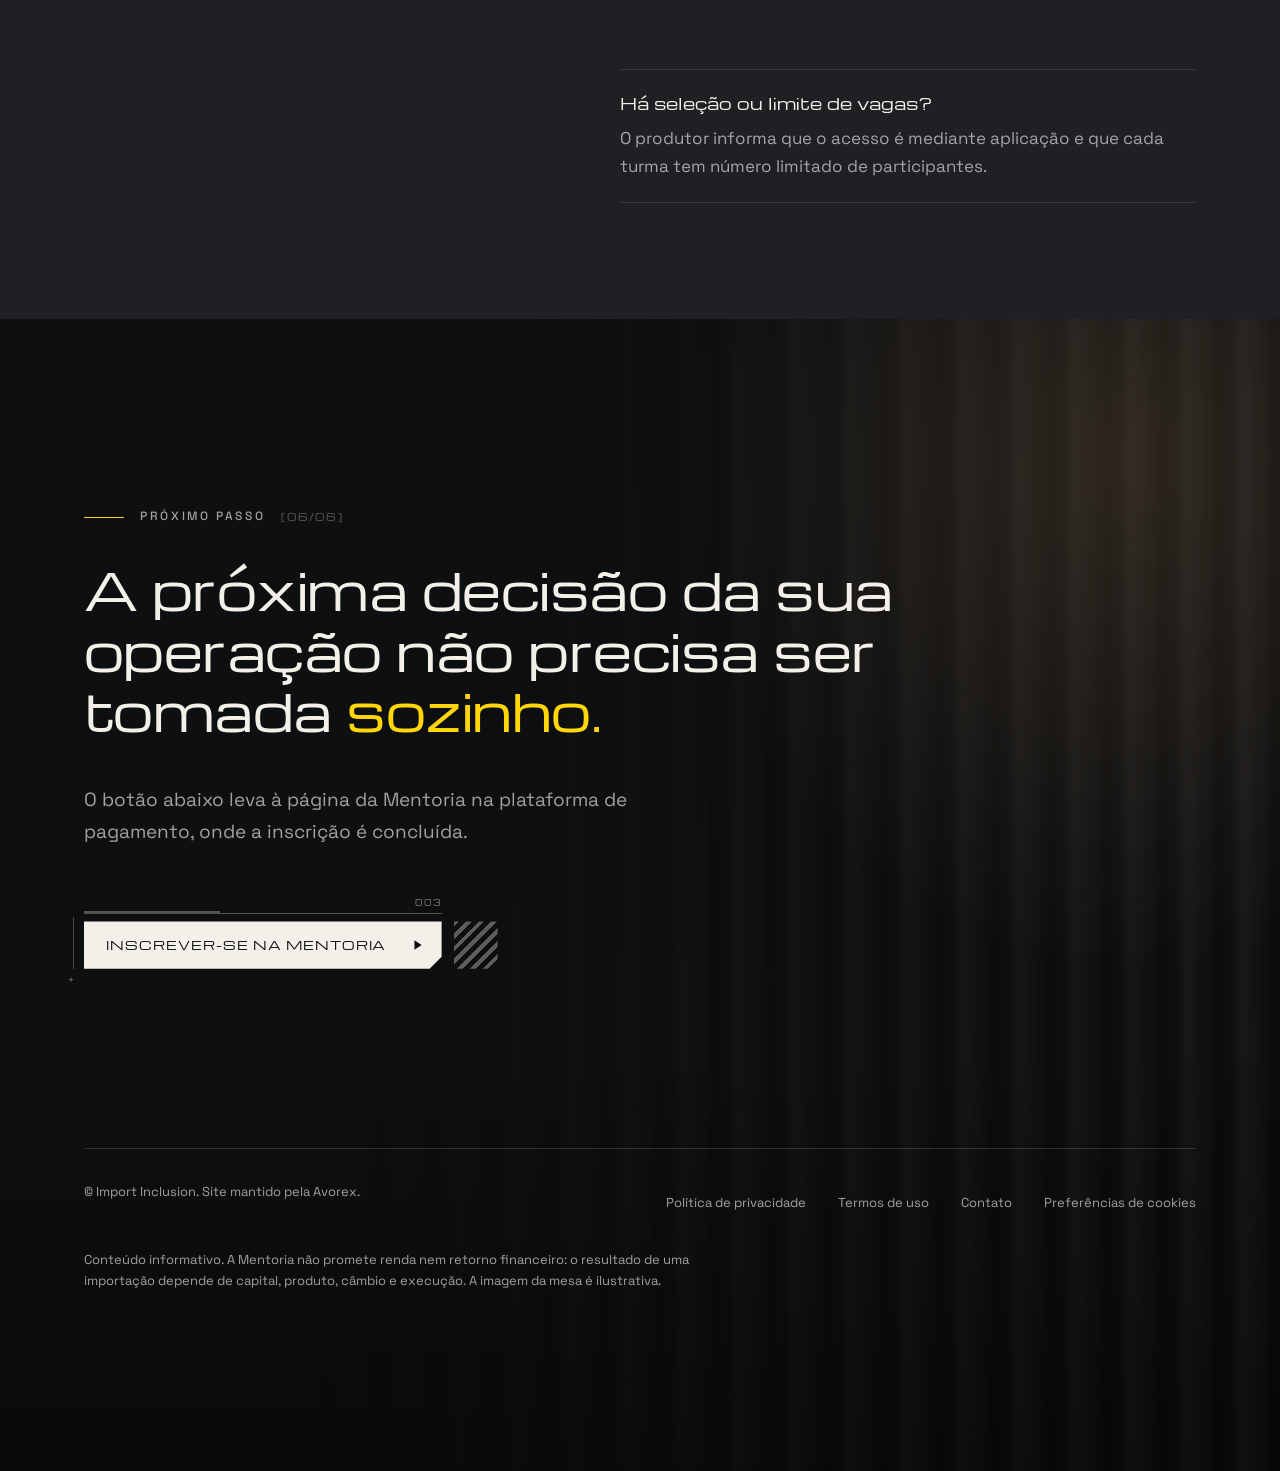
==== commit 50fa8602: "Oferta do site passa a ser a Mentoria de Importacao Co-Authored-By: Claude Opus 5.5 <noreply@anthrop" ====
--- a/index.html
+++ b/index.html
@@ -3,8 +3,8 @@
 <head>
   <meta charset="utf-8">
   <meta name="viewport" content="width=device-width, initial-scale=1">
-  <title>Clube de Importação</title>
-  <meta name="description" content="Um clube para empresas que importam da China, ou vão começar, com encontros individuais sobre o que move cada operação.">
+  <title>Mentoria de Importação</title>
+  <meta name="description" content="Doze meses de acompanhamento para quem vende ou quer vender produtos importados da China.">
   <link rel="preload" href="assets/fontes/michroma-latin.woff2" as="font" type="font/woff2" crossorigin>
   <script>document.documentElement.classList.add('js');</script>
   <style>
@@ -487,7 +487,7 @@
       .js .cena:not(.cena--estatica):not(.cena--sem3d) .hero-acao small { display: none; }
     }
 
-    /* "O Clube" entra por cima do fim da cena, com os cantos arredondados */
+    /* "A Mentoria" entra por cima do fim da cena, com os cantos arredondados */
     .painel {
       position: relative;
       z-index: 1;
@@ -765,24 +765,24 @@
   </header>
 
   <main>
-    <!-- 1. CENA 3D: hero + revelacao de "O Clube" (assets/cena-conteiner.js) -->
+    <!-- 1. CENA 3D: hero + revelacao de "A Mentoria" (assets/cena-conteiner.js) -->
     <section id="inicio" class="cena escuro">
       <div class="cena-palco">
         <div class="cena-fundo" aria-hidden="true"></div>
         <canvas class="cena-chuva" aria-hidden="true"></canvas>
 
         <div class="cena-hero">
-          <p class="rotulo revela">Clube de Importação</p>
+          <p class="rotulo revela">Mentoria de Importação</p>
           <h1 class="titulo-letras">Em importação, o caro é decidir <em>sozinho.</em></h1>
-          <p class="hero-sub revela" style="--i:2">Um clube para empresas que importam da China, ou vão começar, com encontros individuais sobre o que move cada operação: produto, volume, legislação, impostos e logística.</p>
+          <p class="hero-sub revela" style="--i:2">Doze meses de acompanhamento para quem vende ou quer vender produtos importados da China: da pesquisa de produto à margem, ao caixa e ao plano de expansão.</p>
           <div class="hero-acao revela" style="--i:3">
-            <a href="#o-clube" class="botao">
+            <a href="#a-mentoria" class="botao">
               <span class="botao-codigo" aria-hidden="true">001</span>
               <span class="botao-fio" aria-hidden="true"></span>
-              <span class="botao-placa">Conhecer o Clube <span class="botao-seta" aria-hidden="true"></span></span>
+              <span class="botao-placa">Conhecer a Mentoria <span class="botao-seta" aria-hidden="true"></span></span>
               <span class="botao-listras" aria-hidden="true"></span>
             </a>
-            <small>Encontros online, individuais, com a equipe do Clube.</small>
+            <small>Calls ao vivo, grupo de troca e suporte no WhatsApp.</small>
           </div>
         </div>
         <canvas class="cena-gl" aria-hidden="true"></canvas>
@@ -790,30 +790,30 @@
 
         <!-- Fica ATRAS das pecas 3D. data-entra="inicio,fim": trecho do progresso em que surge. -->
         <div class="cena-revela">
-          <p class="rotulo" data-indice="01/06" data-entra="0.50,0.64">O Clube</p>
+          <p class="rotulo" data-indice="01/06" data-entra="0.50,0.64">A Mentoria</p>
           <h2>
-            <span class="linha" data-entra="0.54,0.68">Não é curso.</span>
+            <span class="linha" data-entra="0.54,0.68">Não é curso solto.</span>
             <span class="linha" data-entra="0.59,0.73">Não é trading.</span>
-            <span class="linha" data-entra="0.64,0.78"><em>Não é grupo de ofertas.</em></span>
+            <span class="linha" data-entra="0.64,0.78"><em>Não é compra coletiva.</em></span>
           </h2>
-          <p class="split-corpo" data-entra="0.80,0.91">É acompanhamento individual. Cada membro se reúne online com a equipe do Clube, quantas vezes a própria operação pedir. Entre um encontro e outro, há suporte quando necessário.</p>
+          <p class="split-corpo" data-entra="0.80,0.91">É acompanhamento por 12 meses, individual e em grupo. As calls ao vivo servem para validar produto, montar estratégia, planejar expansão e organizar processos. Entre uma conversa e outra, há suporte no WhatsApp.</p>
         </div>
 
-        <a href="#o-clube" class="rolar" aria-label="Rolar para a próxima seção">
+        <a href="#a-mentoria" class="rolar" aria-label="Rolar para a próxima seção">
           Role
           <span class="rolar-fio" aria-hidden="true"></span>
         </a>
       </div>
     </section>
 
-    <!-- 2. O CLUBE: o texto de abertura agora e revelado dentro da cena -->
-    <section id="o-clube" class="secao claro painel">
+    <!-- 2. A MENTORIA: o texto de abertura e revelado dentro da cena -->
+    <section id="a-mentoria" class="secao claro painel">
       <div class="container">
         <div class="split">
           <div class="pauta-cabeca">
             <div>
-              <h2 class="revela" style="font-size:clamp(1.35rem,2.4vw,2.1rem)">O que o Clube reúne</h2>
-              <p class="pauta-fonte revela" style="--i:1">Segundo a sua descrição oficial.</p>
+              <h2 class="revela" style="font-size:clamp(1.35rem,2.4vw,2.1rem)">O que a Mentoria percorre</h2>
+              <p class="pauta-fonte revela" style="--i:1">Segundo a página do produtor.</p>
             </div>
             <a href="#investimento" class="botao revela" style="--i:1">
               <span class="botao-codigo" aria-hidden="true">002</span>
@@ -836,26 +836,26 @@
 
         <div class="pauta">
           <ol>
-            <!-- Todos os itens: texto da descricao publica do produto. -->
+            <!-- Todos os itens: pagina publica do produtor. -->
             <li class="revela">
               <span class="pauta-num">01</span>
-              <h3>Cotas de importação</h3>
-              <p>Em vez de comprar sozinho e pagar caro por baixo volume, oportunidades em formato de cotas.</p>
+              <h3>Importação, meses 1 e 2</h3>
+              <p>Importação simplificada, importação formal e pesquisa de produtos.</p>
             </li>
             <li class="revela">
               <span class="pauta-num">02</span>
-              <h3>Produtos de alto giro</h3>
-              <p>Analisados com foco na demanda, na margem e no potencial de venda.</p>
+              <h3>Estratégia e margem, meses 3 a 6</h3>
+              <p>Marca própria, precificação, mix de produtos e alavancagem financeira.</p>
             </li>
             <li class="revela">
               <span class="pauta-num">03</span>
-              <h3>Legislação, impostos e logística</h3>
-              <p>Atualizações sobre as mudanças em cada uma.</p>
+              <h3>Empreendedorismo e gestão, meses 6 a 12</h3>
+              <p>Planejamento tributário, processos, plano de expansão, fluxo de caixa e provisionamento.</p>
             </li>
             <li class="revela">
               <span class="pauta-num">04</span>
-              <h3>Troca entre pares</h3>
-              <p>Comunidade exclusiva para networking e troca de experiências.</p>
+              <h3>Acompanhamento</h3>
+              <p>Calls ao vivo, suporte no WhatsApp 24h, aulas gravadas, ferramentas de margem e pesquisa, grupo com conteúdo diário e acesso aos agentes de importação.</p>
             </li>
           </ol>
         </div>
@@ -867,29 +867,29 @@
       <div class="container">
         <div>
           <p class="rotulo revela" data-indice="02/06">Para quem é</p>
-          <h2 class="revela" style="--i:1">Para quem a importação já é — ou vai ser — parte do negócio.</h2>
-          <p class="publico-fora revela" style="--i:2">Quem procura fórmula pronta ou promessa de retorno não vai encontrar isso aqui.</p>
+          <h2 class="revela" style="--i:1">Para quem já vende e quer <em>uma empresa por trás das vendas.</em></h2>
+          <p class="publico-fora revela" style="--i:2">Não é para quem procura fórmula pronta ou não vai se dedicar por 12 meses.</p>
         </div>
         <ul>
-          <li class="revela">Empreendedores que desejam começar a importar.</li>
-          <li class="revela">Vendedores do Mercado Livre, Shopee, Amazon e outros marketplaces.</li>
-          <li class="revela">Donos de lojas físicas ou de e-commerce.</li>
-          <li class="revela">Empresas que querem reduzir custos comprando diretamente da fábrica.</li>
-          <li class="revela">Importadores que buscam atualização constante e acompanhamento especializado.</li>
+          <li class="revela">Quem já vende e quer organizar a operação.</li>
+          <li class="revela">Vendedores de marketplace que querem trabalhar a margem importando direto.</li>
+          <li class="revela">Quem quer criar uma marca própria.</li>
+          <li class="revela">Quem quer deixar de depender de distribuidores nacionais.</li>
+          <li class="revela">Quem ainda vai começar: a Mentoria é feita para quem já vende, e o produtor inclui um bônus de mentoria da Shopee por 1 ano.</li>
         </ul>
       </div>
     </section>
 
-    <!-- 4. SOBRE O CLUBE -->
+    <!-- 4. QUEM CONDUZ -->
     <section class="secao claro" style="padding-top:clamp(5rem,9vw,8rem)">
       <div class="container">
-        <p class="rotulo revela" data-indice="03/06">Sobre o Clube</p>
+        <p class="rotulo revela" data-indice="03/06">Quem conduz</p>
         <h2 class="revela" style="--i:1">Cada operação tem o seu volume, o seu canal e <em>o seu momento.</em></h2>
-        <p class="sobre-corpo revela" style="--i:2">Qual o processo correto, quanto de imposto entra na conta, onde está a margem: em importação, essas respostas mudam de uma operação para outra, e nem todo contador conhece o assunto. Por isso o Clube não segue turma nem calendário. Os encontros acontecem um a um, na medida do que cada operação pede.</p>
+        <p class="sobre-corpo revela" style="--i:2">Qual o processo correto, quanto de imposto entra na conta, onde está a margem: em importação, essas respostas mudam de uma operação para outra, e nem todo contador conhece o assunto. A Mentoria é conduzida pelo criador da marca Vovô do Mercado Livre, que declara mais de 7 anos importando da China.</p>
         <ul class="numeros">
-          <li class="revela"><strong class="palavra">Online</strong><span>encontros sem deslocamento</span></li>
-          <li class="revela" style="--i:1"><strong class="palavra">Individuais</strong><span>no ritmo de cada operação</span></li>
-          <li class="revela" style="--i:2"><strong class="palavra">Pagamento único</strong><span>sem mensalidade</span></li>
+          <li class="revela"><strong class="palavra">12 meses</strong><span>de acompanhamento</span></li>
+          <li class="revela" style="--i:1"><strong class="palavra">Individual e grupo</strong><span>calls ao vivo e troca entre pares</span></li>
+          <li class="revela" style="--i:2"><strong class="palavra">Ao vivo e gravado</strong><span>para estudar no seu ritmo</span></li>
         </ul>
       </div>
     </section>
@@ -899,7 +899,7 @@
       <div class="container">
         <p class="rotulo revela" data-indice="04/06">Investimento</p>
         <h2 class="revela" style="--i:1">O valor está aqui, <em>sem ligação para descobrir.</em></h2>
-        <p class="sobre-corpo revela" style="--i:2">R$ 22.000 em pagamento único, à vista ou em 10 vezes de R$ 2.200 no cartão. O checkout também aceita Pix, boleto e PayPal.</p>
+        <p class="sobre-corpo revela" style="--i:2">R$ 22.000 por 12 meses de mentoria, à vista ou em 10 vezes de R$ 2.200 no cartão. O checkout também aceita Pix, boleto e PayPal.</p>
         <p class="pauta-fonte revela" style="--i:3">Compra online tem 7 dias de direito de arrependimento (Código de Defesa do Consumidor, art. 49), exercido na plataforma de pagamento. É um direito seu, não um bônus.</p>
       </div>
     </section>
@@ -912,10 +912,10 @@
           <h2 class="revela" style="--i:1">Antes de decidir</h2>
         </div>
         <ul>
-          <li class="revela"><strong>Preciso já importar?</strong><p>Não. O Clube inclui, na própria descrição, empreendedores que desejam começar.</p></li>
-          <li class="revela"><strong>Corro risco de perder dinheiro?</strong><p>Importar envolve câmbio, prazo e fiscalização, e nenhum acompanhamento elimina esses riscos. O Clube não promete retorno: ele oferece com quem discutir cada decisão.</p></li>
-          <li class="revela"><strong>O investimento inclui mercadoria?</strong><p>Não.</p></li>
-          <li class="revela"><strong>Quando começam os encontros?</strong><p>Depois da inscrição, a equipe do Clube combina o primeiro encontro.</p></li>
+          <li class="revela"><strong>Preciso já vender ou importar?</strong><p>A Mentoria é feita para quem já vende. Quem ainda vai começar pode entrar, segundo o produtor, com um bônus de mentoria da Shopee.</p></li>
+          <li class="revela"><strong>Corro risco de perder dinheiro?</strong><p>Importar envolve câmbio, prazo e fiscalização, e nenhum acompanhamento elimina esses riscos. A Mentoria não promete retorno: ela oferece com quem discutir cada decisão.</p></li>
+          <li class="revela"><strong>O investimento inclui mercadoria?</strong><p>Não. Comprar produtos é uma decisão separada, com custo próprio.</p></li>
+          <li class="revela"><strong>Há seleção ou limite de vagas?</strong><p>O produtor informa que o acesso é mediante aplicação e que cada turma tem número limitado de participantes.</p></li>
         </ul>
       </div>
     </section>
@@ -926,12 +926,12 @@
     <div class="container">
       <p class="rotulo revela" data-indice="06/06">Próximo passo</p>
       <h2 class="revela" style="--i:1">A próxima decisão da sua operação não precisa ser tomada <em>sozinho.</em></h2>
-      <p class="cta-corpo revela" style="--i:2">O botão abaixo leva ao checkout, onde a inscrição é concluída.</p>
+      <p class="cta-corpo revela" style="--i:2">O botão abaixo leva à página da Mentoria na plataforma de pagamento, onde a inscrição é concluída.</p>
       <!-- Link exato: nao acrescentar parametro. -->
-      <a href="https://go.hotmart.com/U107880885X?ap=b763" class="botao revela" style="--i:3" rel="sponsored noopener" target="_blank">
+      <a href="https://go.hotmart.com/E107880880M" class="botao revela" style="--i:3" rel="sponsored noopener" target="_blank">
         <span class="botao-codigo" aria-hidden="true">003</span>
         <span class="botao-fio" aria-hidden="true"></span>
-        <span class="botao-placa">Inscrever-se no Clube <span class="botao-seta" aria-hidden="true"></span></span>
+        <span class="botao-placa">Inscrever-se na Mentoria <span class="botao-seta" aria-hidden="true"></span></span>
         <span class="botao-listras" aria-hidden="true"></span>
       </a>
       <div class="rodape">
@@ -942,7 +942,7 @@
           <a href="mailto:contato@avorexpro.com">Contato</a>
         </nav>
       </div>
-      <p class="rodape-aviso">Conteúdo informativo. O Clube não promete renda nem retorno financeiro: o resultado de uma importação depende de capital, produto, câmbio e execução. A imagem da mesa é ilustrativa.</p>
+      <p class="rodape-aviso">Conteúdo informativo. A Mentoria não promete renda nem retorno financeiro: o resultado de uma importação depende de capital, produto, câmbio e execução. A imagem da mesa é ilustrativa.</p>
     </div>
   </footer>
 
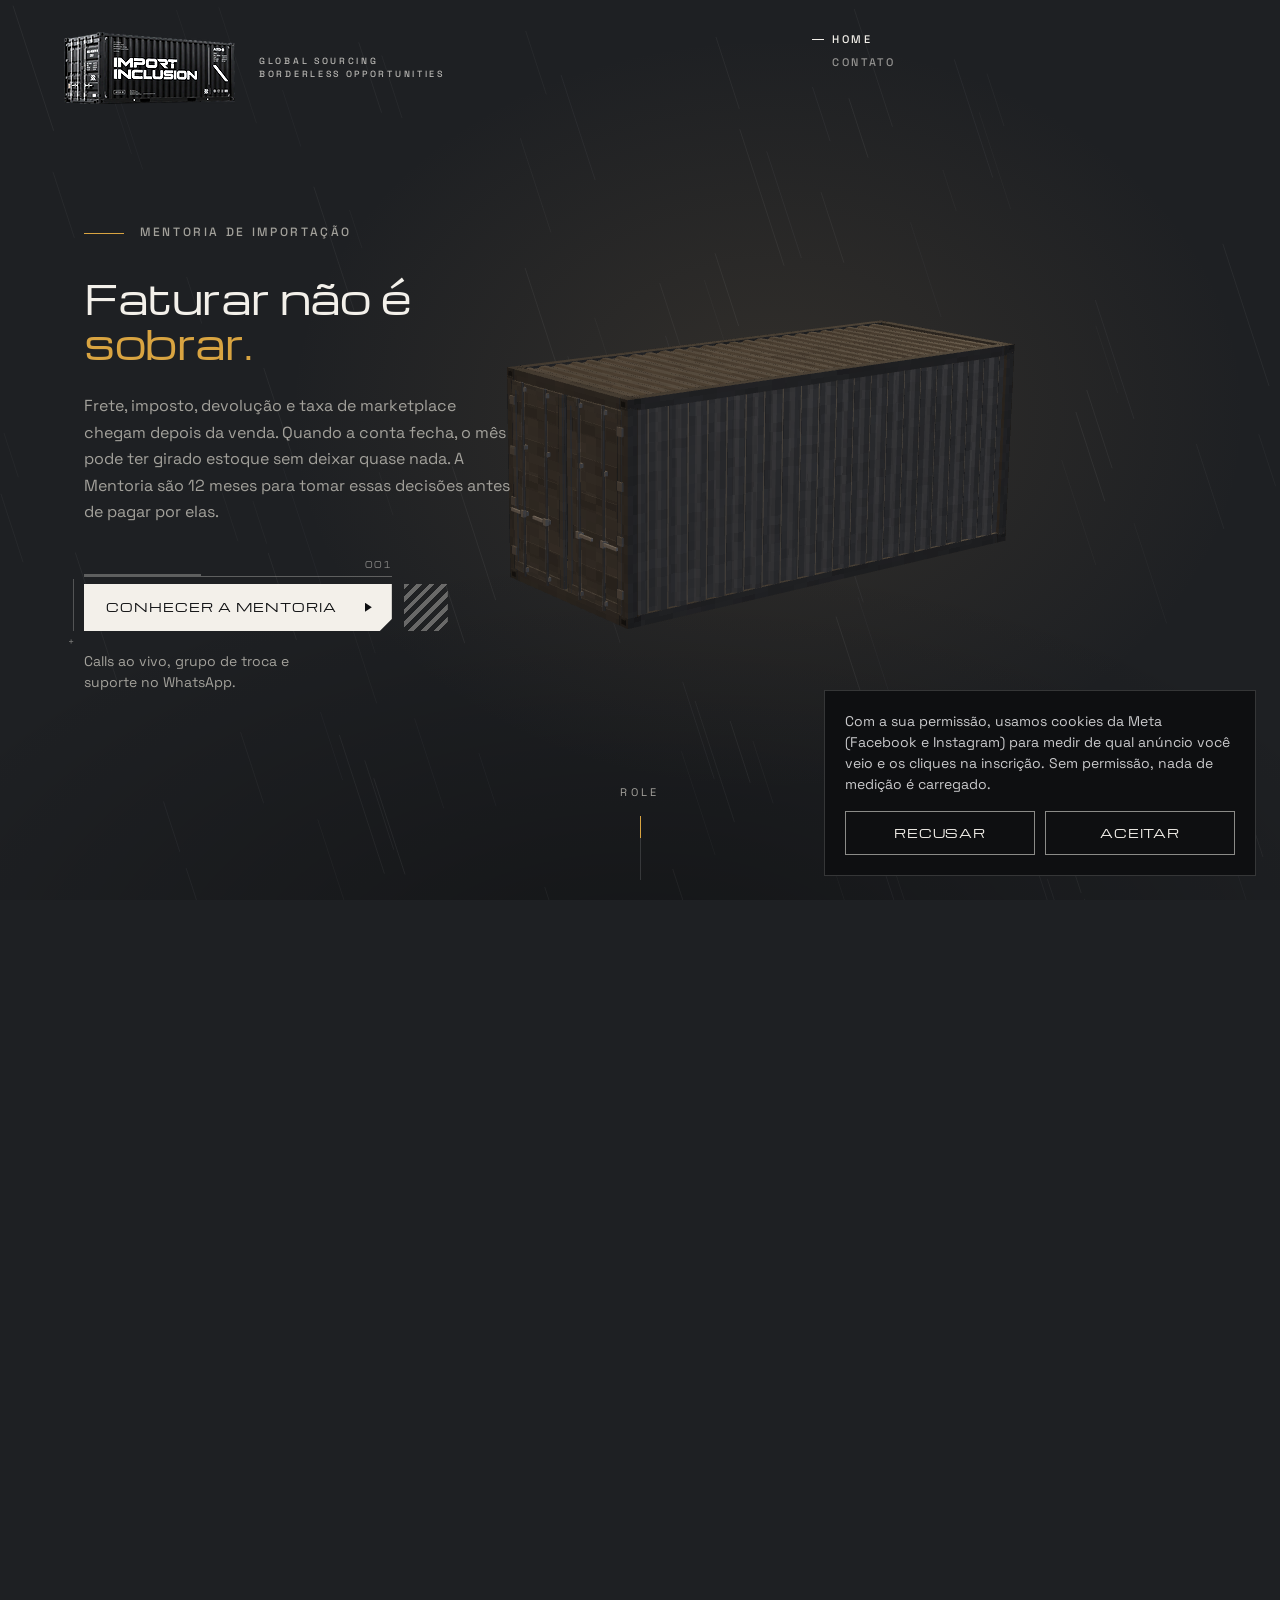
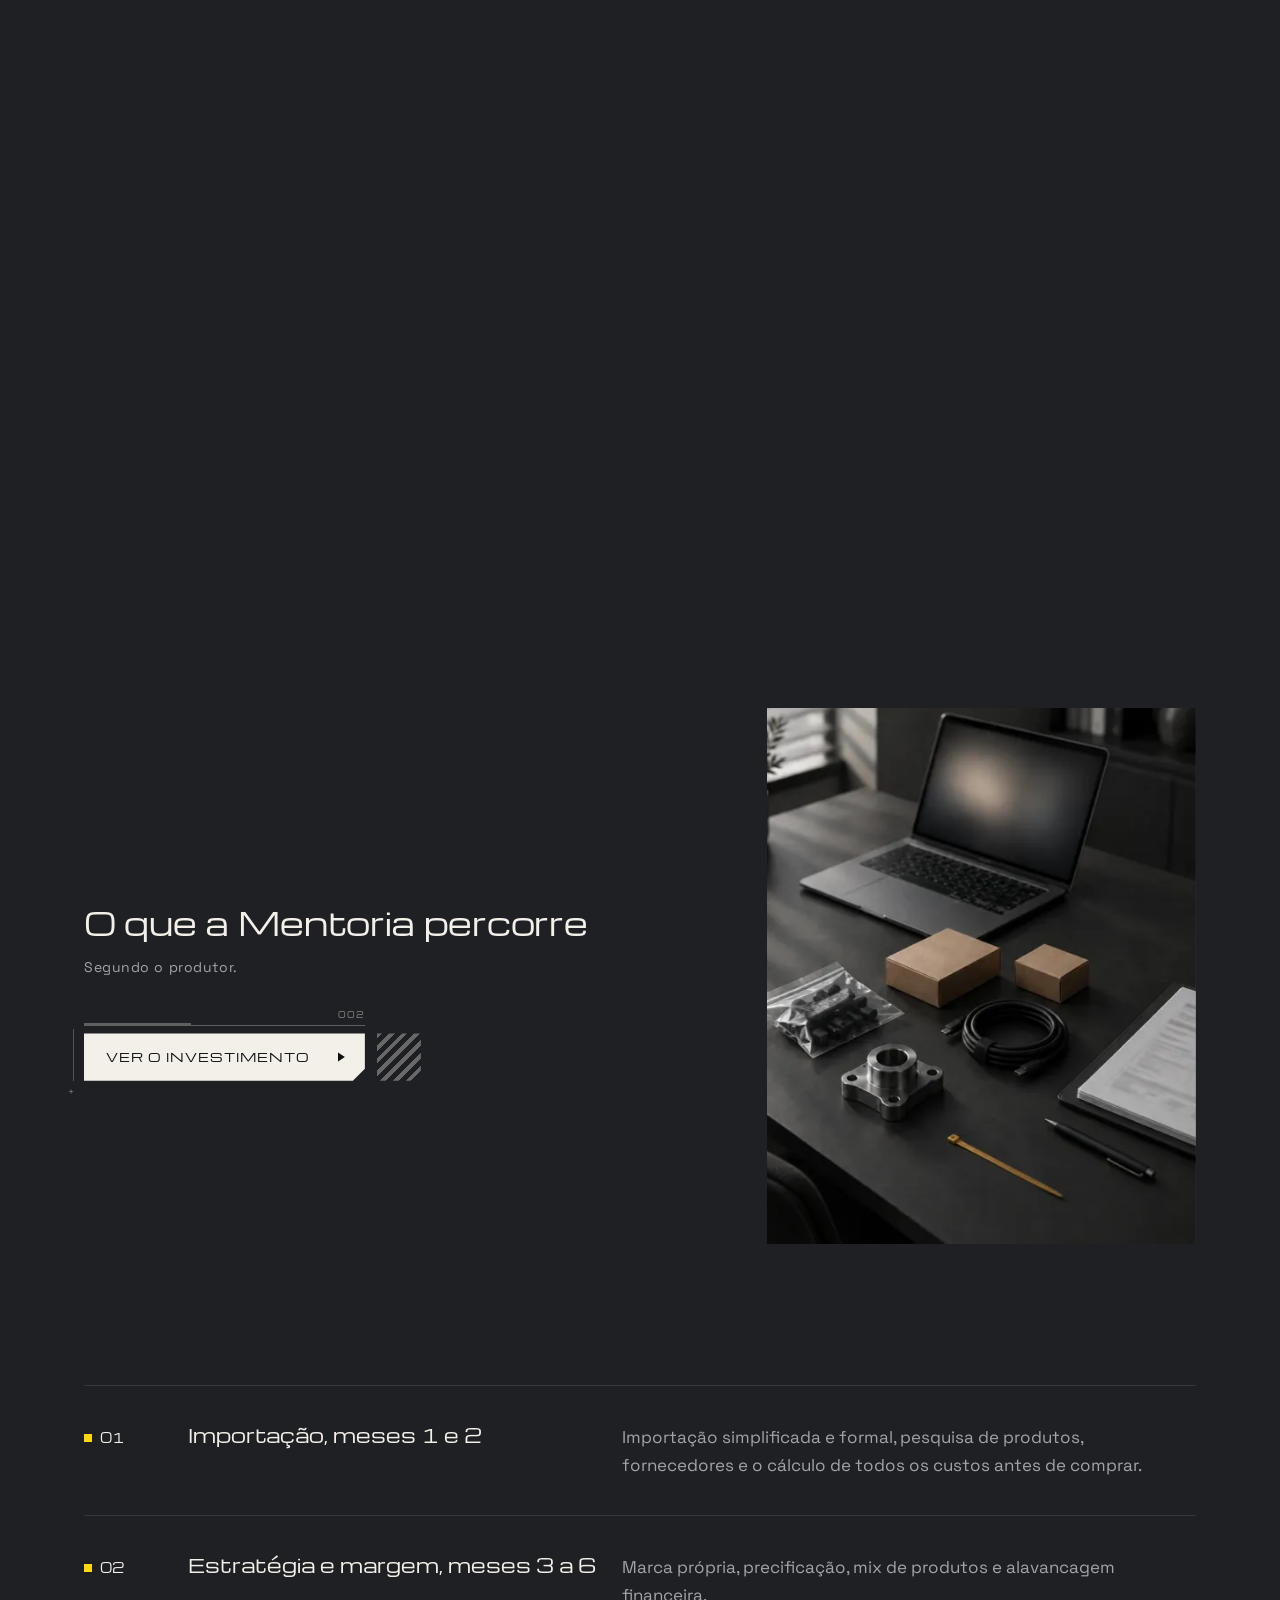
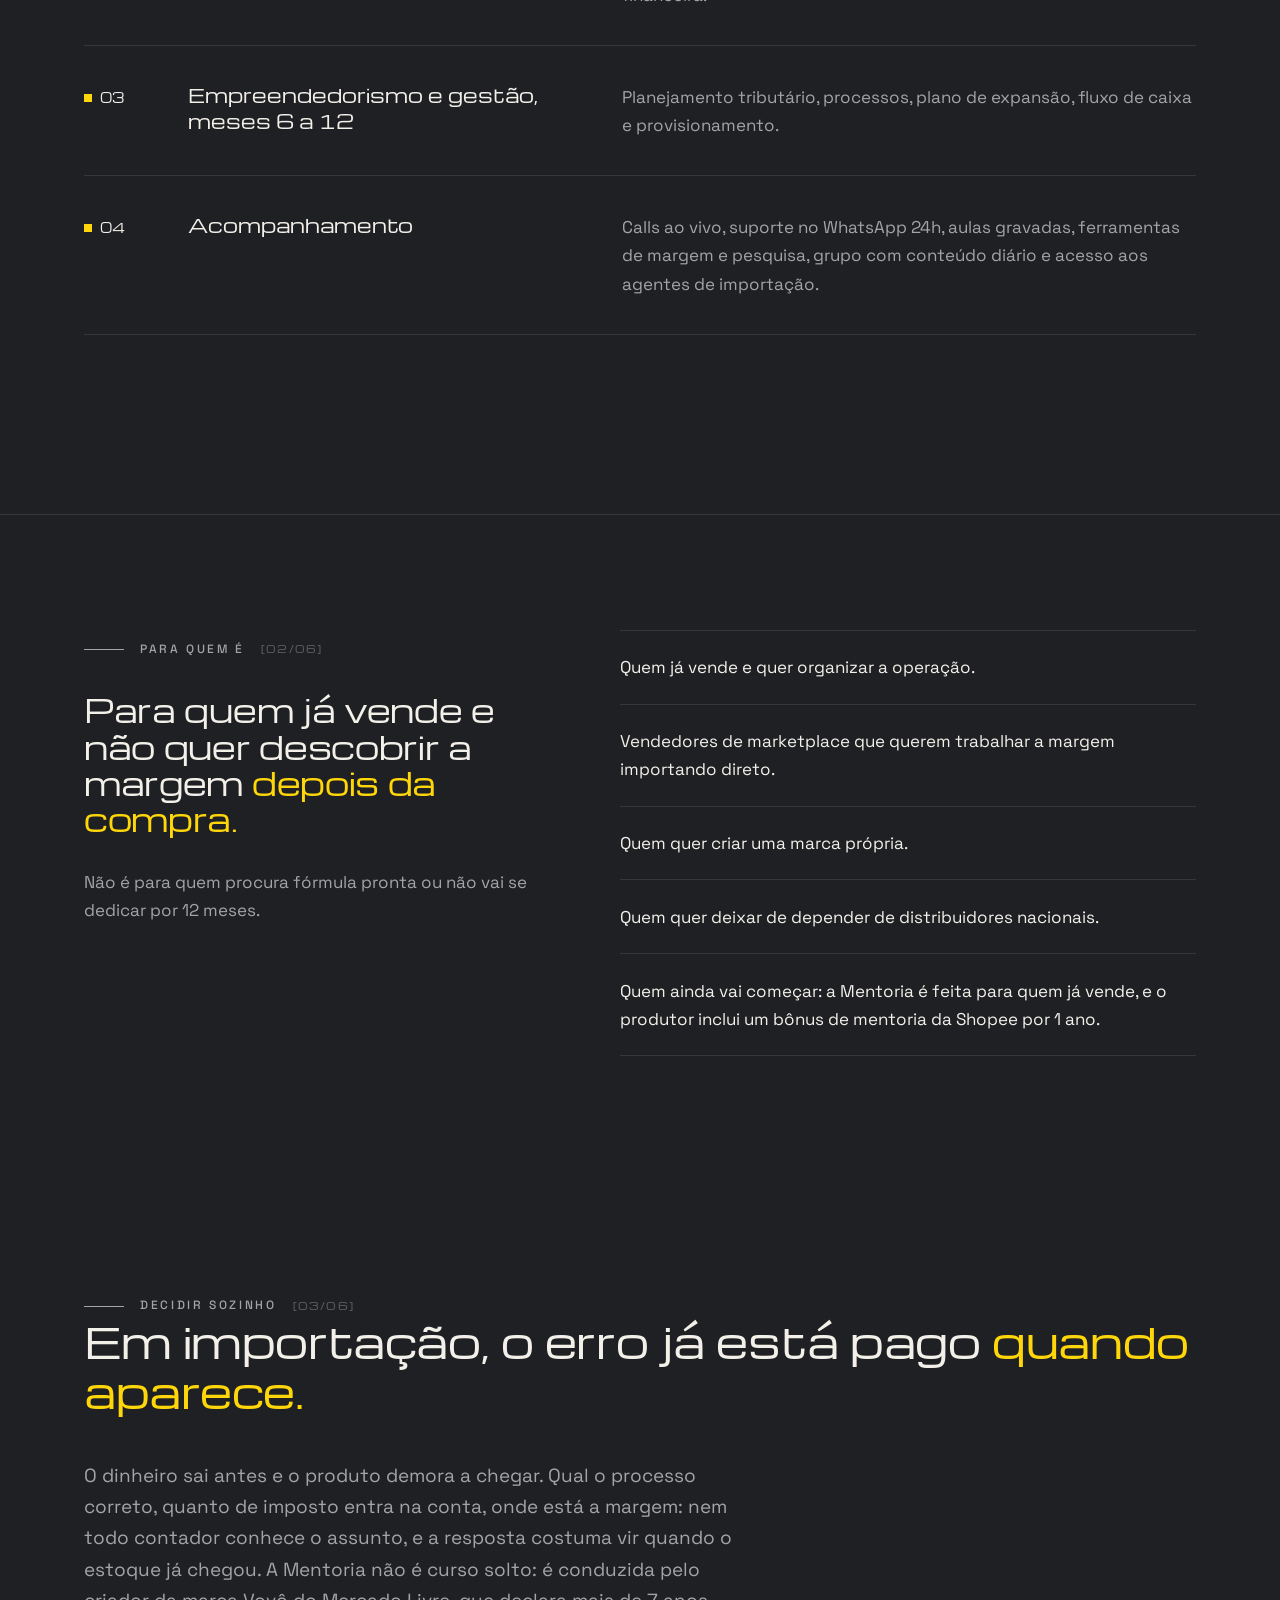
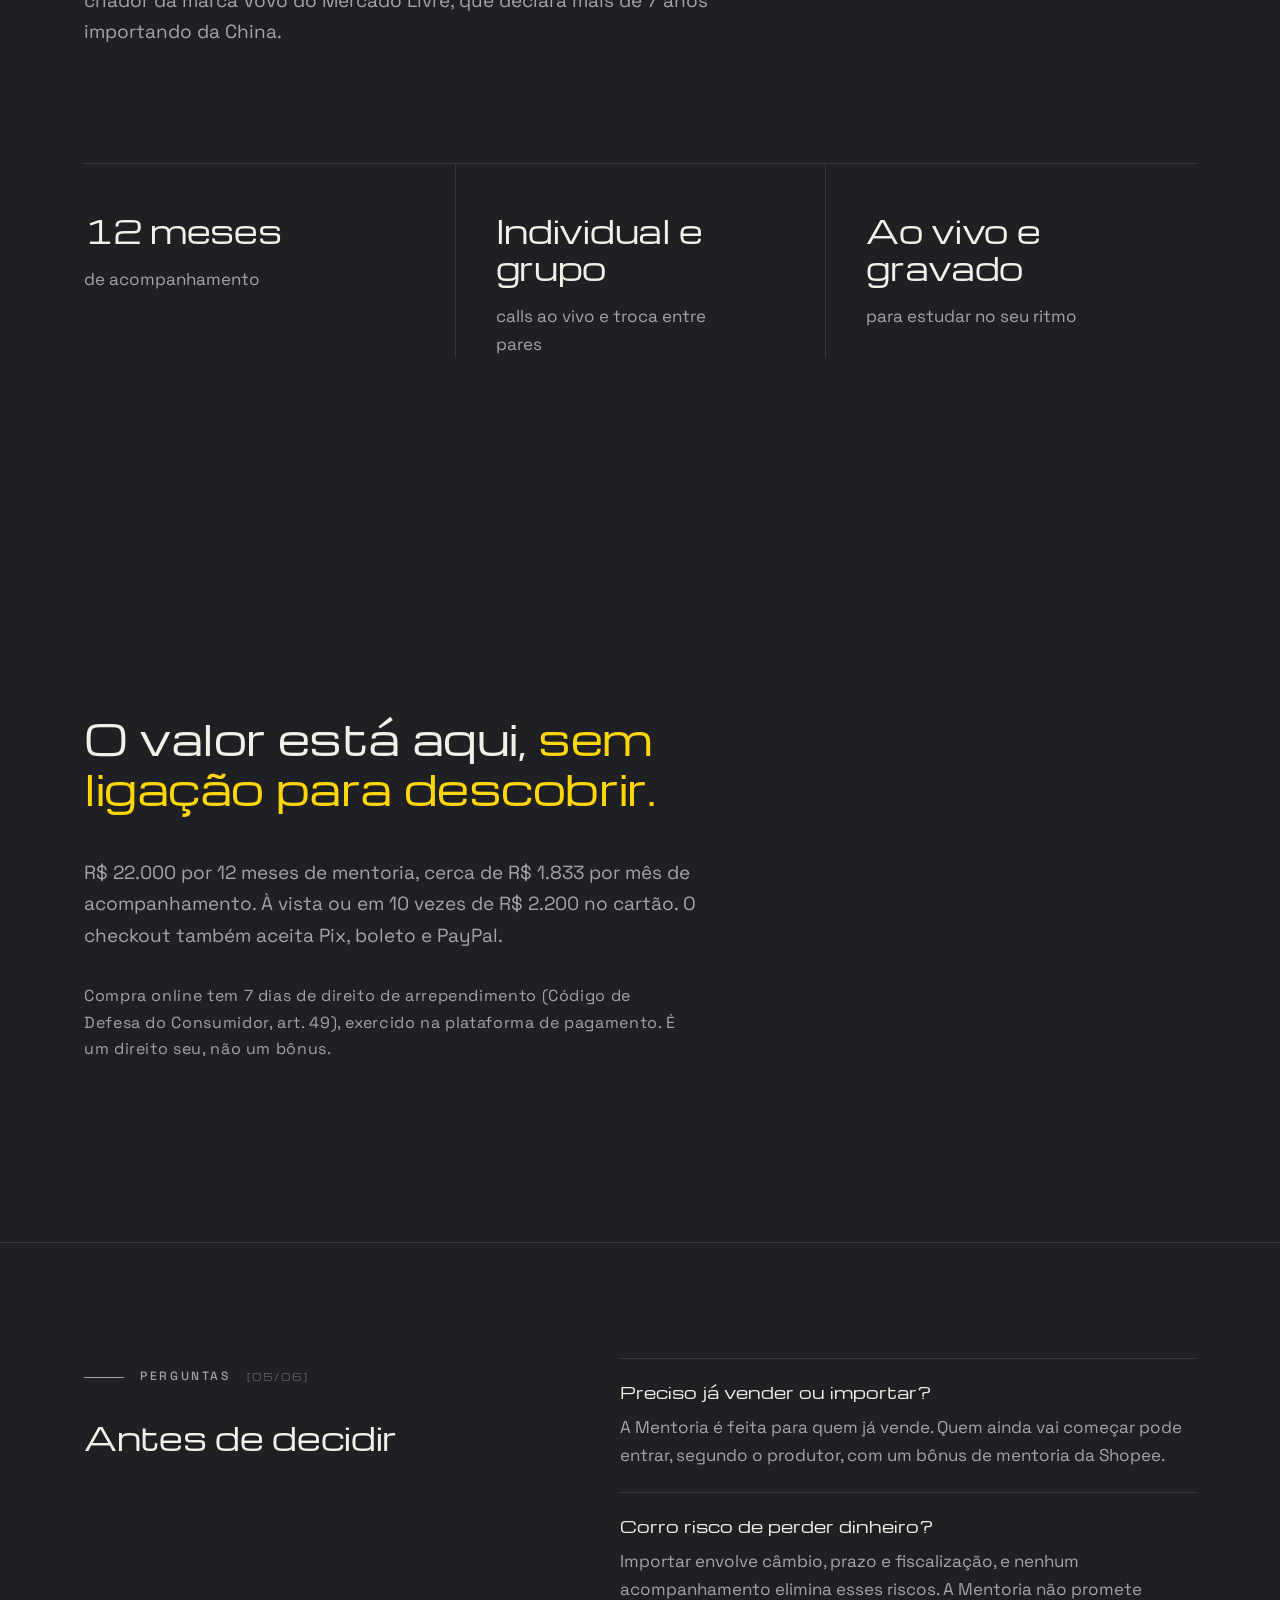
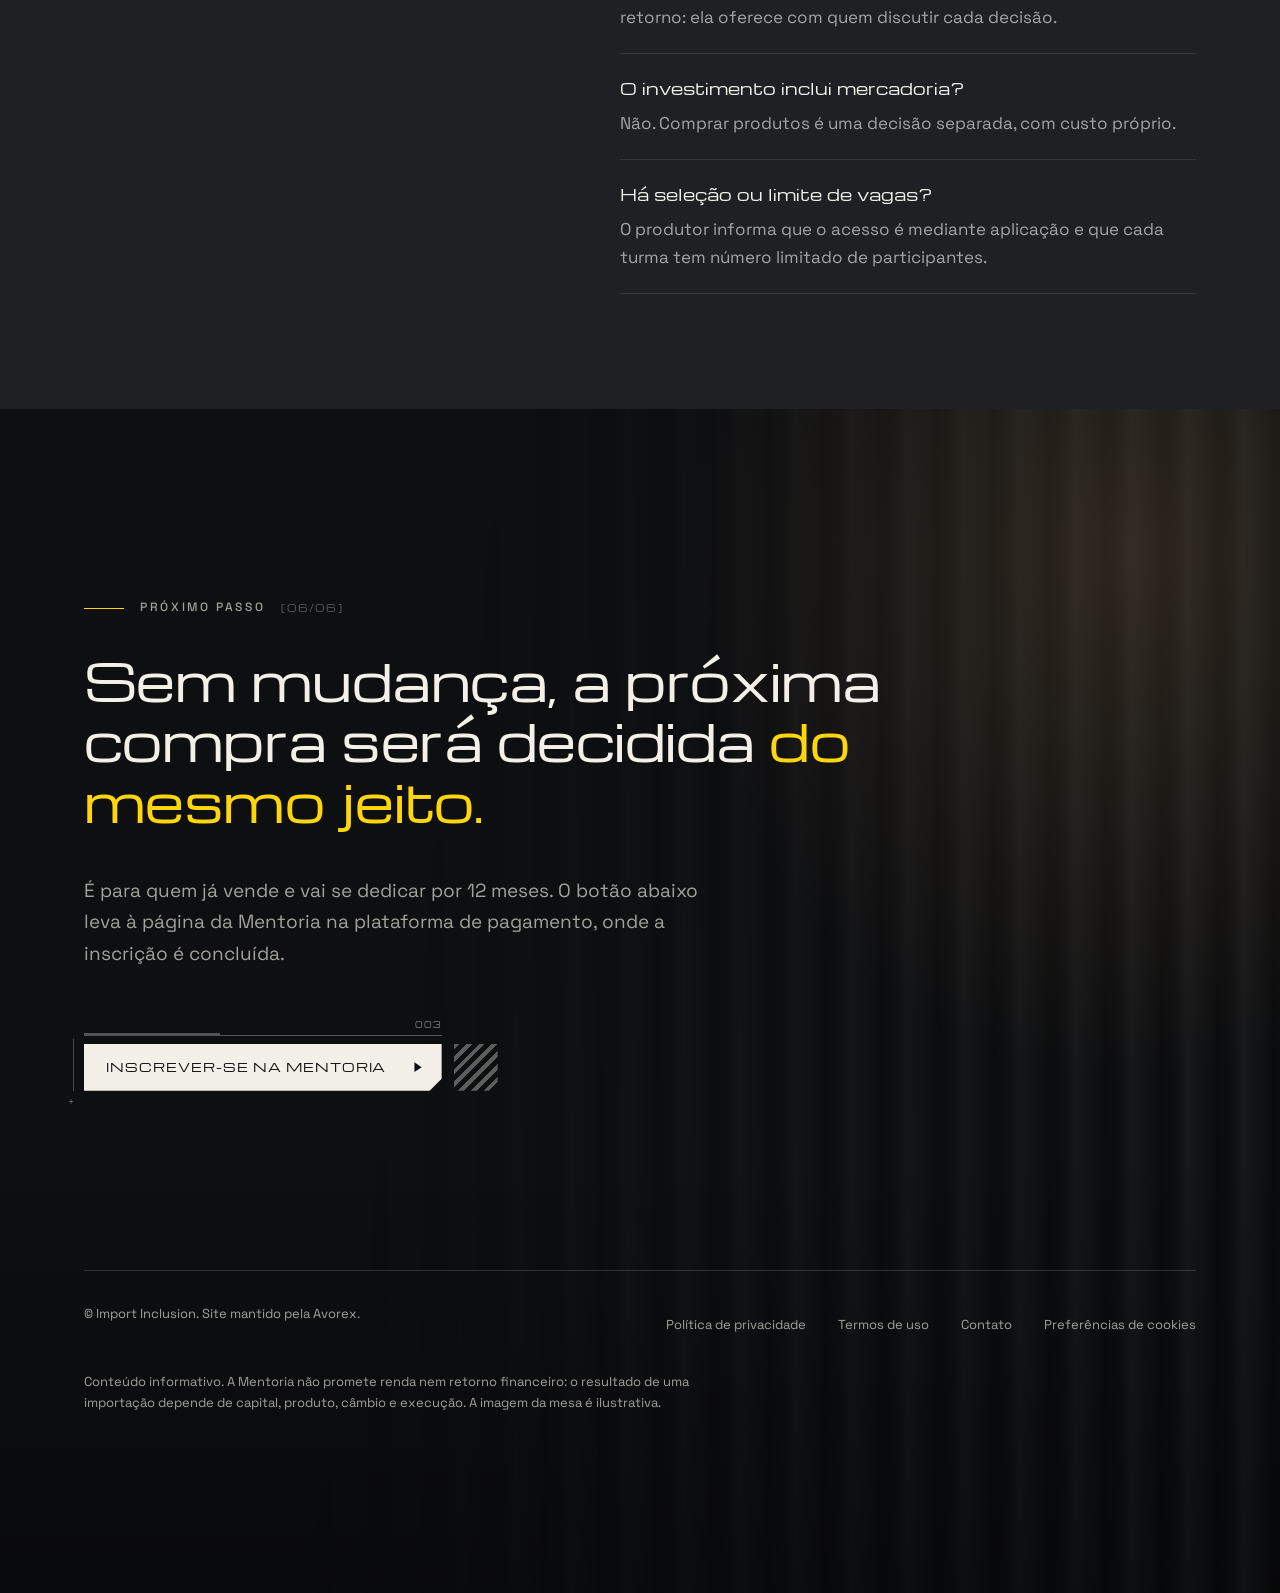
==== commit f6be3e4a: "Copy com a dor mais forte, sem numero inventado Co-Authored-By: Claude Opus 5.5 <noreply@anthropic.c" ====
--- a/index.html
+++ b/index.html
@@ -4,7 +4,7 @@
   <meta charset="utf-8">
   <meta name="viewport" content="width=device-width, initial-scale=1">
   <title>Mentoria de Importação</title>
-  <meta name="description" content="Doze meses de acompanhamento para quem vende ou quer vender produtos importados da China.">
+  <meta name="description" content="Faturar não é sobrar. Doze meses de acompanhamento para quem vende produtos importados da China.">
   <link rel="preload" href="assets/fontes/michroma-latin.woff2" as="font" type="font/woff2" crossorigin>
   <script>document.documentElement.classList.add('js');</script>
   <style>
@@ -773,8 +773,8 @@
 
         <div class="cena-hero">
           <p class="rotulo revela">Mentoria de Importação</p>
-          <h1 class="titulo-letras">Em importação, o caro é decidir <em>sozinho.</em></h1>
-          <p class="hero-sub revela" style="--i:2">Doze meses de acompanhamento para quem vende ou quer vender produtos importados da China: da pesquisa de produto à margem, ao caixa e ao plano de expansão.</p>
+          <h1 class="titulo-letras">Faturar não é <em>sobrar.</em></h1>
+          <p class="hero-sub revela" style="--i:2">Frete, imposto, devolução e taxa de marketplace chegam depois da venda. Quando a conta fecha, o mês pode ter girado estoque sem deixar quase nada. A Mentoria são 12 meses para tomar essas decisões antes de pagar por elas.</p>
           <div class="hero-acao revela" style="--i:3">
             <a href="#a-mentoria" class="botao">
               <span class="botao-codigo" aria-hidden="true">001</span>
@@ -790,13 +790,13 @@
 
         <!-- Fica ATRAS das pecas 3D. data-entra="inicio,fim": trecho do progresso em que surge. -->
         <div class="cena-revela">
-          <p class="rotulo" data-indice="01/06" data-entra="0.50,0.64">A Mentoria</p>
+          <p class="rotulo" data-indice="01/06" data-entra="0.50,0.64">O problema</p>
           <h2>
-            <span class="linha" data-entra="0.54,0.68">Não é curso solto.</span>
-            <span class="linha" data-entra="0.59,0.73">Não é trading.</span>
-            <span class="linha" data-entra="0.64,0.78"><em>Não é compra coletiva.</em></span>
+            <span class="linha" data-entra="0.54,0.68">O pedido sai.</span>
+            <span class="linha" data-entra="0.59,0.73">O frete sobe.</span>
+            <span class="linha" data-entra="0.64,0.78"><em>A margem some.</em></span>
           </h2>
-          <p class="split-corpo" data-entra="0.80,0.91">É acompanhamento por 12 meses, individual e em grupo. As calls ao vivo servem para validar produto, montar estratégia, planejar expansão e organizar processos. Entre uma conversa e outra, há suporte no WhatsApp.</p>
+          <p class="split-corpo" data-entra="0.80,0.91">Quase nunca de uma vez: um imposto fora da conta, um estoque parado, uma devolução que ninguém previu. O faturamento segue parecendo saudável, e o caixa conta outra história.</p>
         </div>
 
         <a href="#a-mentoria" class="rolar" aria-label="Rolar para a próxima seção">
@@ -813,7 +813,7 @@
           <div class="pauta-cabeca">
             <div>
               <h2 class="revela" style="font-size:clamp(1.35rem,2.4vw,2.1rem)">O que a Mentoria percorre</h2>
-              <p class="pauta-fonte revela" style="--i:1">Segundo a página do produtor.</p>
+              <p class="pauta-fonte revela" style="--i:1">Segundo o produtor.</p>
             </div>
             <a href="#investimento" class="botao revela" style="--i:1">
               <span class="botao-codigo" aria-hidden="true">002</span>
@@ -840,7 +840,7 @@
             <li class="revela">
               <span class="pauta-num">01</span>
               <h3>Importação, meses 1 e 2</h3>
-              <p>Importação simplificada, importação formal e pesquisa de produtos.</p>
+              <p>Importação simplificada e formal, pesquisa de produtos, fornecedores e o cálculo de todos os custos antes de comprar.</p>
             </li>
             <li class="revela">
               <span class="pauta-num">02</span>
@@ -867,7 +867,7 @@
       <div class="container">
         <div>
           <p class="rotulo revela" data-indice="02/06">Para quem é</p>
-          <h2 class="revela" style="--i:1">Para quem já vende e quer <em>uma empresa por trás das vendas.</em></h2>
+          <h2 class="revela" style="--i:1">Para quem já vende e não quer descobrir a margem <em>depois da compra.</em></h2>
           <p class="publico-fora revela" style="--i:2">Não é para quem procura fórmula pronta ou não vai se dedicar por 12 meses.</p>
         </div>
         <ul>
@@ -880,12 +880,12 @@
       </div>
     </section>
 
-    <!-- 4. QUEM CONDUZ -->
+    <!-- 4. DECIDIR SOZINHO -->
     <section class="secao claro" style="padding-top:clamp(5rem,9vw,8rem)">
       <div class="container">
-        <p class="rotulo revela" data-indice="03/06">Quem conduz</p>
-        <h2 class="revela" style="--i:1">Cada operação tem o seu volume, o seu canal e <em>o seu momento.</em></h2>
-        <p class="sobre-corpo revela" style="--i:2">Qual o processo correto, quanto de imposto entra na conta, onde está a margem: em importação, essas respostas mudam de uma operação para outra, e nem todo contador conhece o assunto. A Mentoria é conduzida pelo criador da marca Vovô do Mercado Livre, que declara mais de 7 anos importando da China.</p>
+        <p class="rotulo revela" data-indice="03/06">Decidir sozinho</p>
+        <h2 class="revela" style="--i:1">Em importação, o erro já está pago <em>quando aparece.</em></h2>
+        <p class="sobre-corpo revela" style="--i:2">O dinheiro sai antes e o produto demora a chegar. Qual o processo correto, quanto de imposto entra na conta, onde está a margem: nem todo contador conhece o assunto, e a resposta costuma vir quando o estoque já chegou. A Mentoria não é curso solto: é conduzida pelo criador da marca Vovô do Mercado Livre, que declara mais de 7 anos importando da China.</p>
         <ul class="numeros">
           <li class="revela"><strong class="palavra">12 meses</strong><span>de acompanhamento</span></li>
           <li class="revela" style="--i:1"><strong class="palavra">Individual e grupo</strong><span>calls ao vivo e troca entre pares</span></li>
@@ -899,7 +899,7 @@
       <div class="container">
         <p class="rotulo revela" data-indice="04/06">Investimento</p>
         <h2 class="revela" style="--i:1">O valor está aqui, <em>sem ligação para descobrir.</em></h2>
-        <p class="sobre-corpo revela" style="--i:2">R$ 22.000 por 12 meses de mentoria, à vista ou em 10 vezes de R$ 2.200 no cartão. O checkout também aceita Pix, boleto e PayPal.</p>
+        <p class="sobre-corpo revela" style="--i:2">R$ 22.000 por 12 meses de mentoria, cerca de R$ 1.833 por mês de acompanhamento. À vista ou em 10 vezes de R$ 2.200 no cartão. O checkout também aceita Pix, boleto e PayPal.</p>
         <p class="pauta-fonte revela" style="--i:3">Compra online tem 7 dias de direito de arrependimento (Código de Defesa do Consumidor, art. 49), exercido na plataforma de pagamento. É um direito seu, não um bônus.</p>
       </div>
     </section>
@@ -925,8 +925,8 @@
   <footer id="conhecer" class="secao escuro cta">
     <div class="container">
       <p class="rotulo revela" data-indice="06/06">Próximo passo</p>
-      <h2 class="revela" style="--i:1">A próxima decisão da sua operação não precisa ser tomada <em>sozinho.</em></h2>
-      <p class="cta-corpo revela" style="--i:2">O botão abaixo leva à página da Mentoria na plataforma de pagamento, onde a inscrição é concluída.</p>
+      <h2 class="revela" style="--i:1">Sem mudança, a próxima compra será decidida <em>do mesmo jeito.</em></h2>
+      <p class="cta-corpo revela" style="--i:2">É para quem já vende e vai se dedicar por 12 meses. O botão abaixo leva à página da Mentoria na plataforma de pagamento, onde a inscrição é concluída.</p>
       <!-- Link exato: nao acrescentar parametro. -->
       <a href="https://go.hotmart.com/E107880880M" class="botao revela" style="--i:3" rel="sponsored noopener" target="_blank">
         <span class="botao-codigo" aria-hidden="true">003</span>
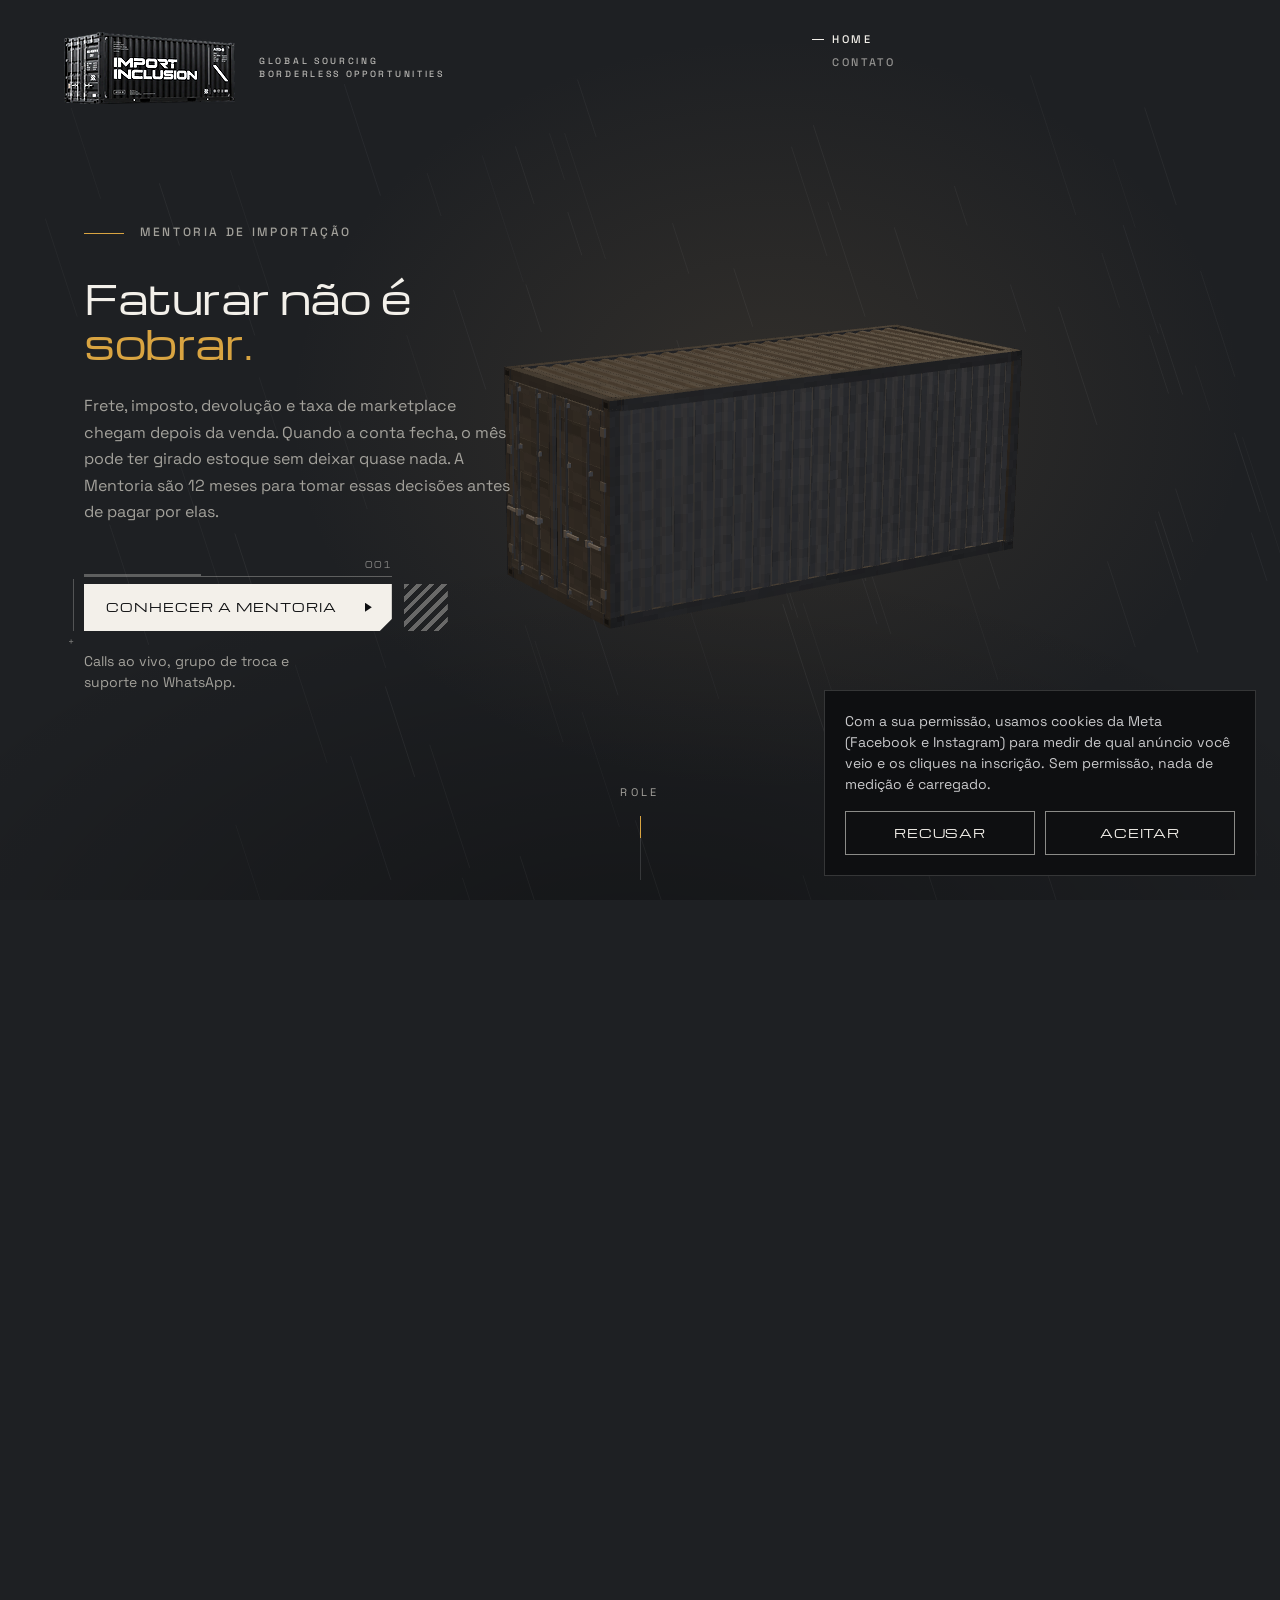
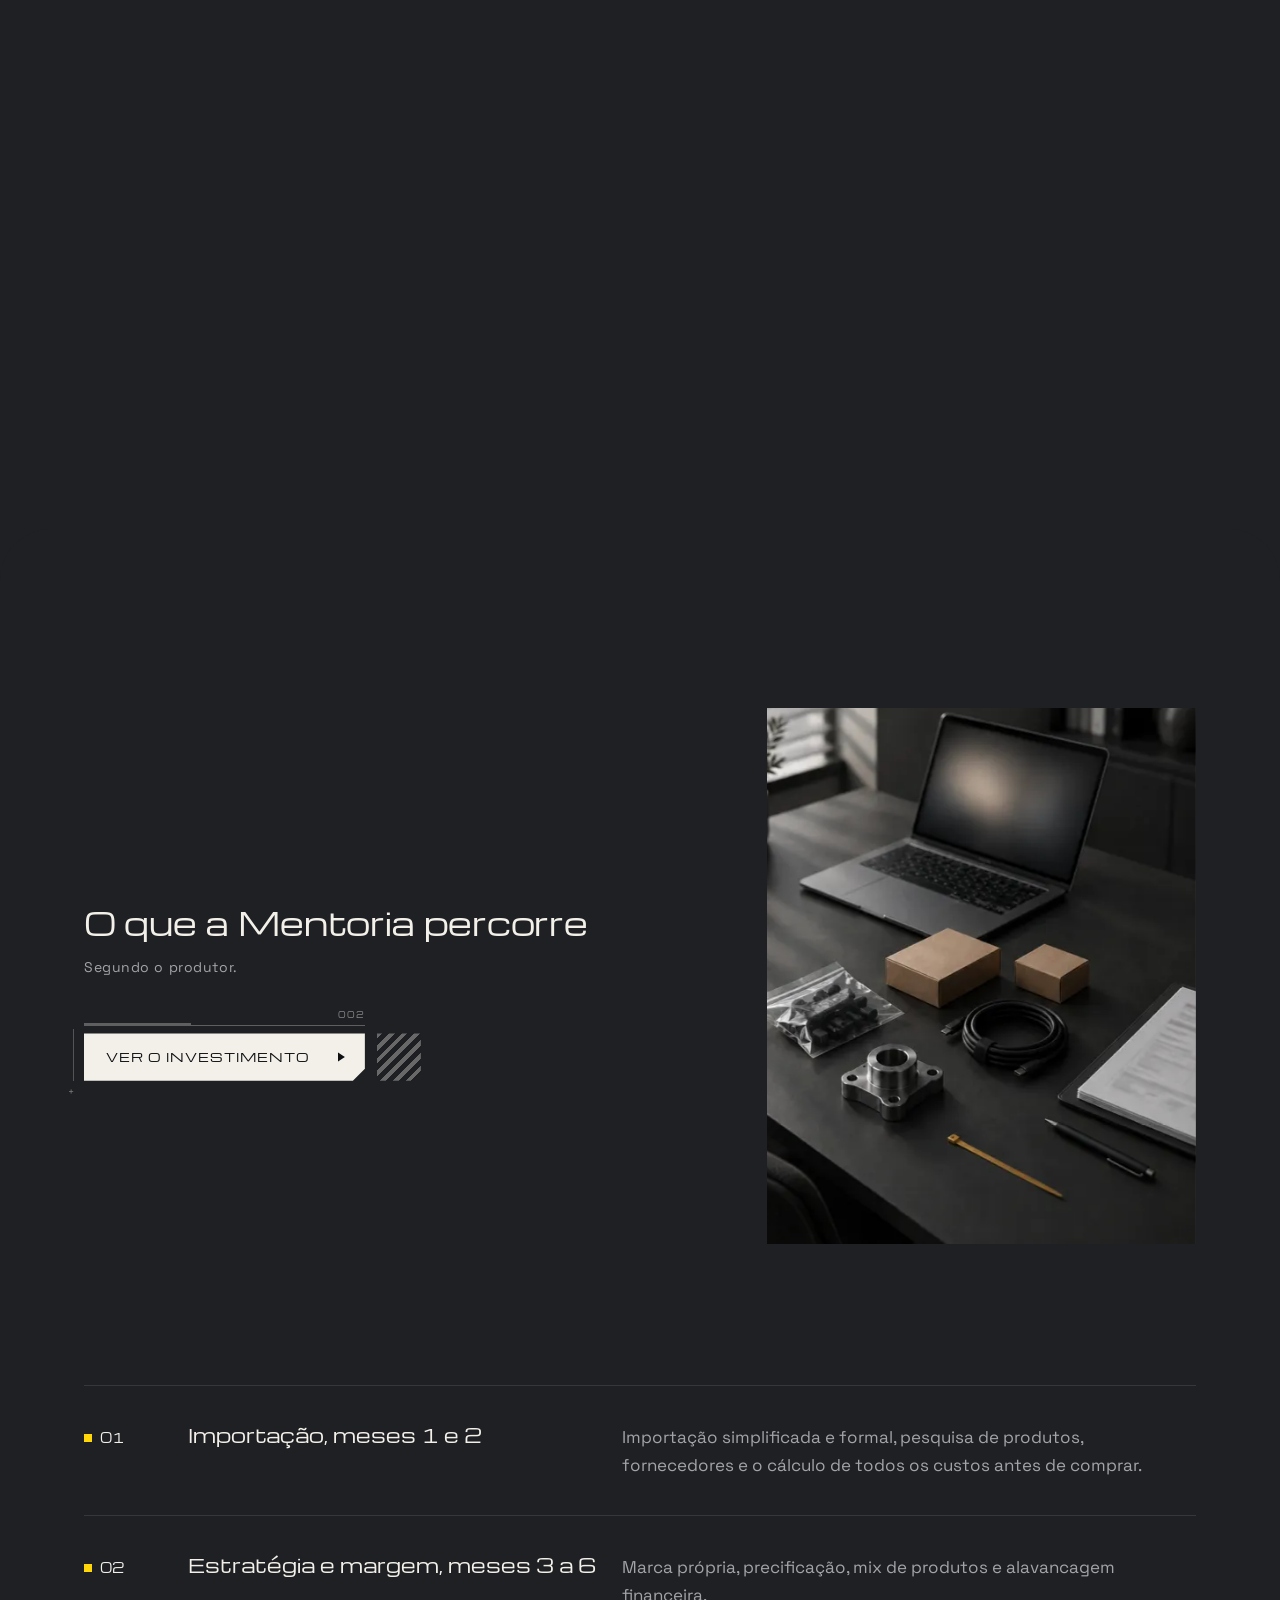
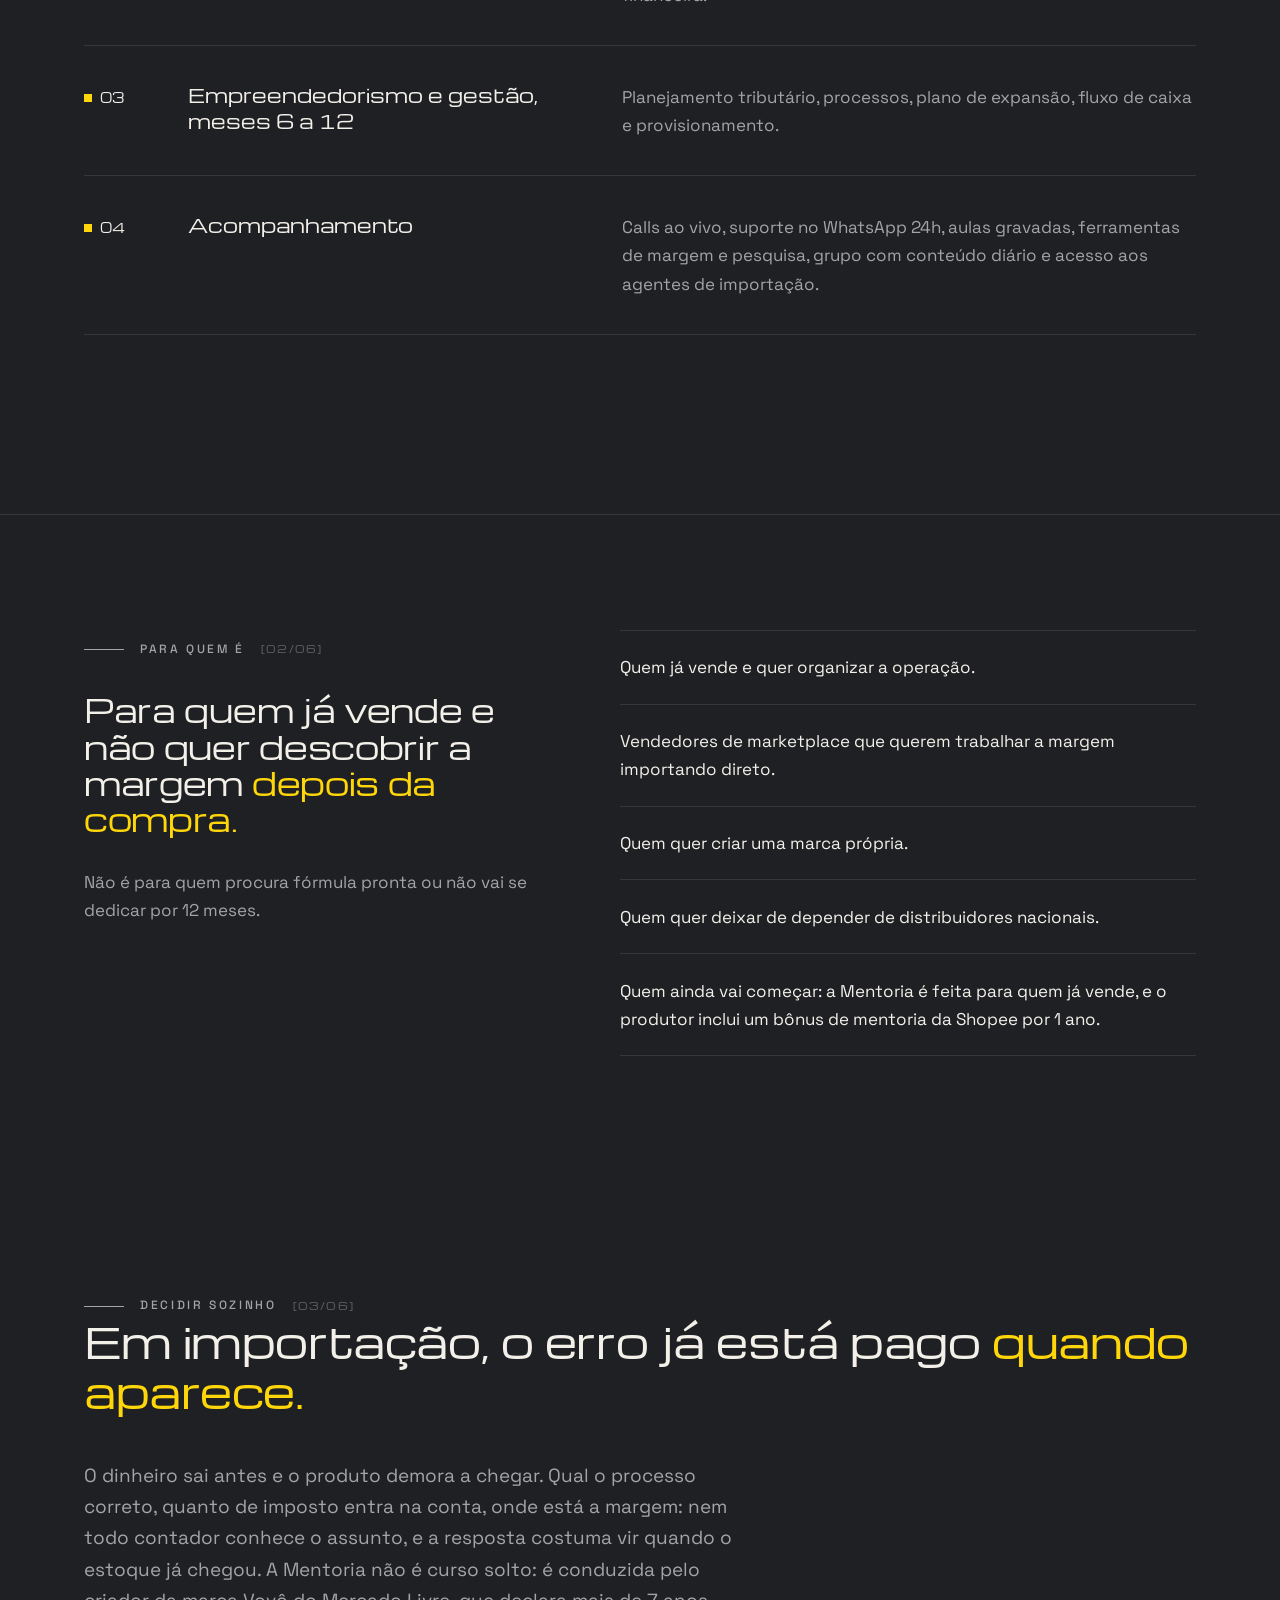
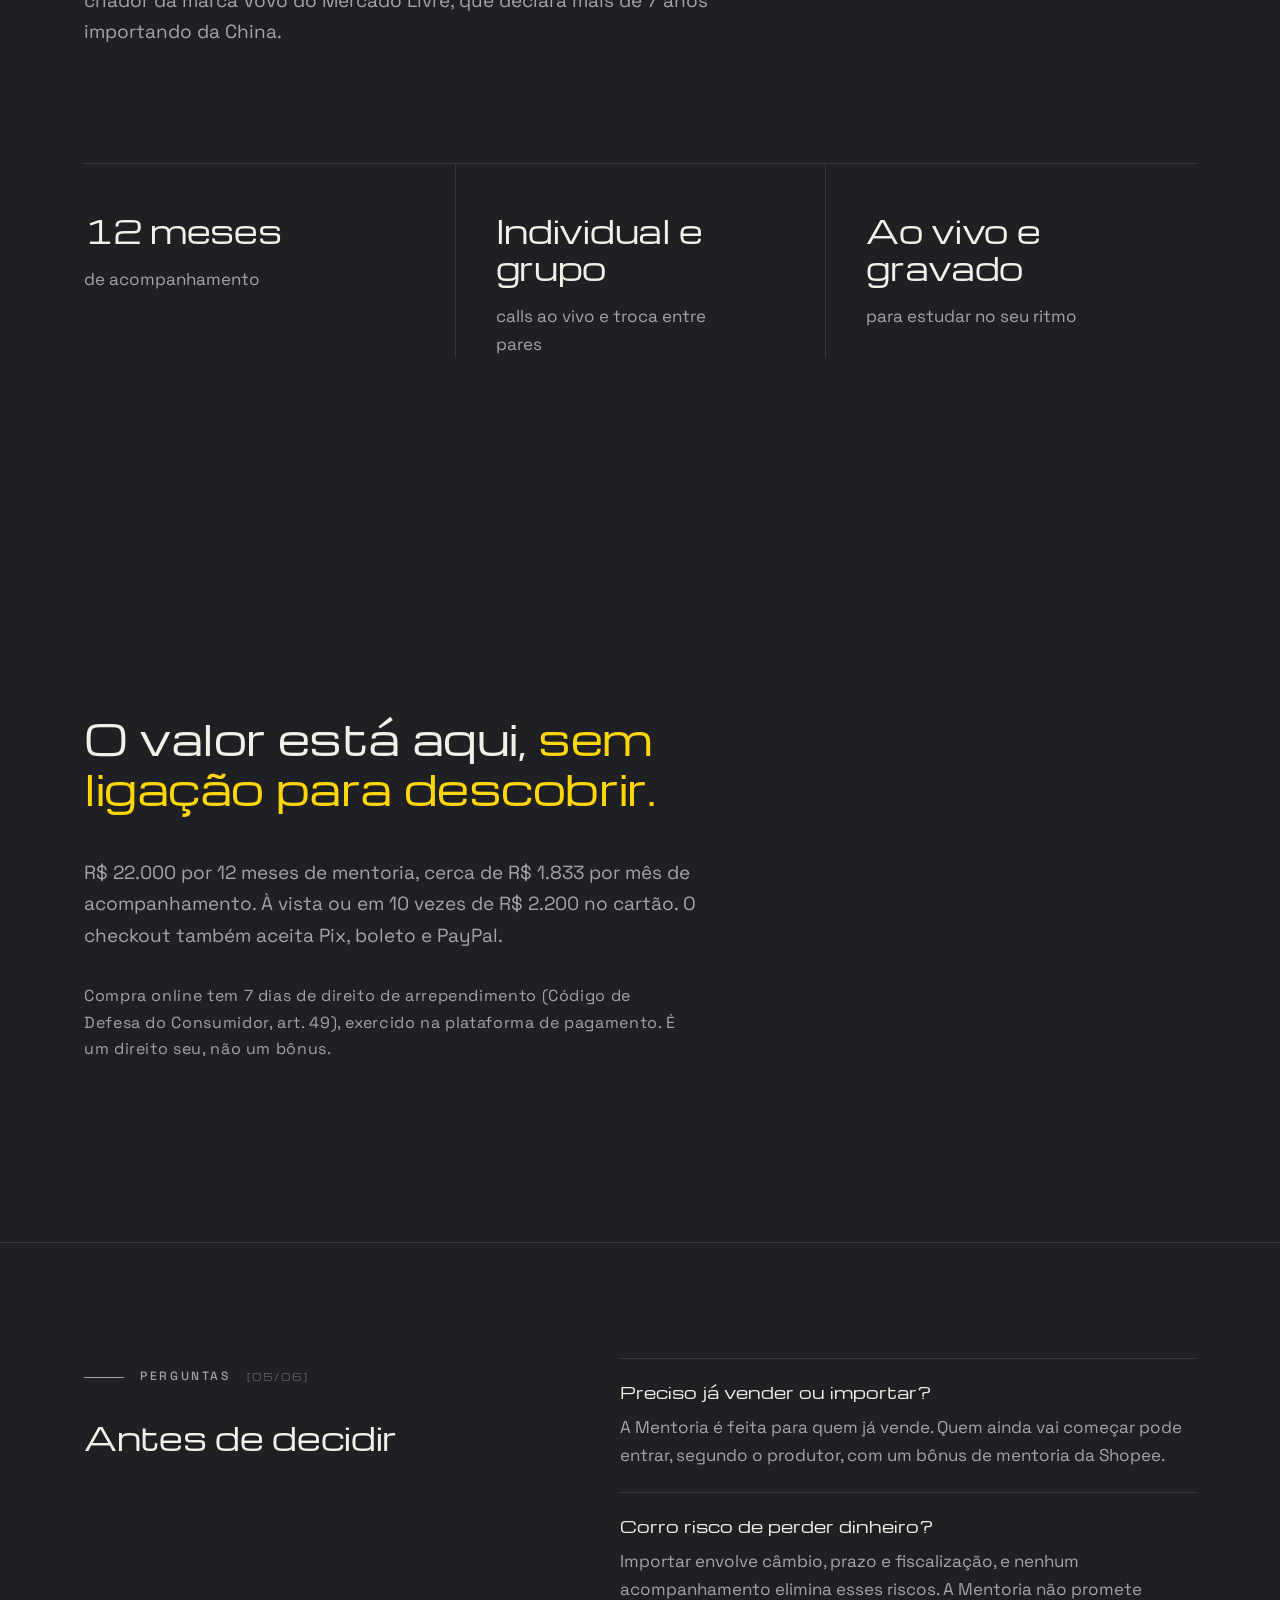
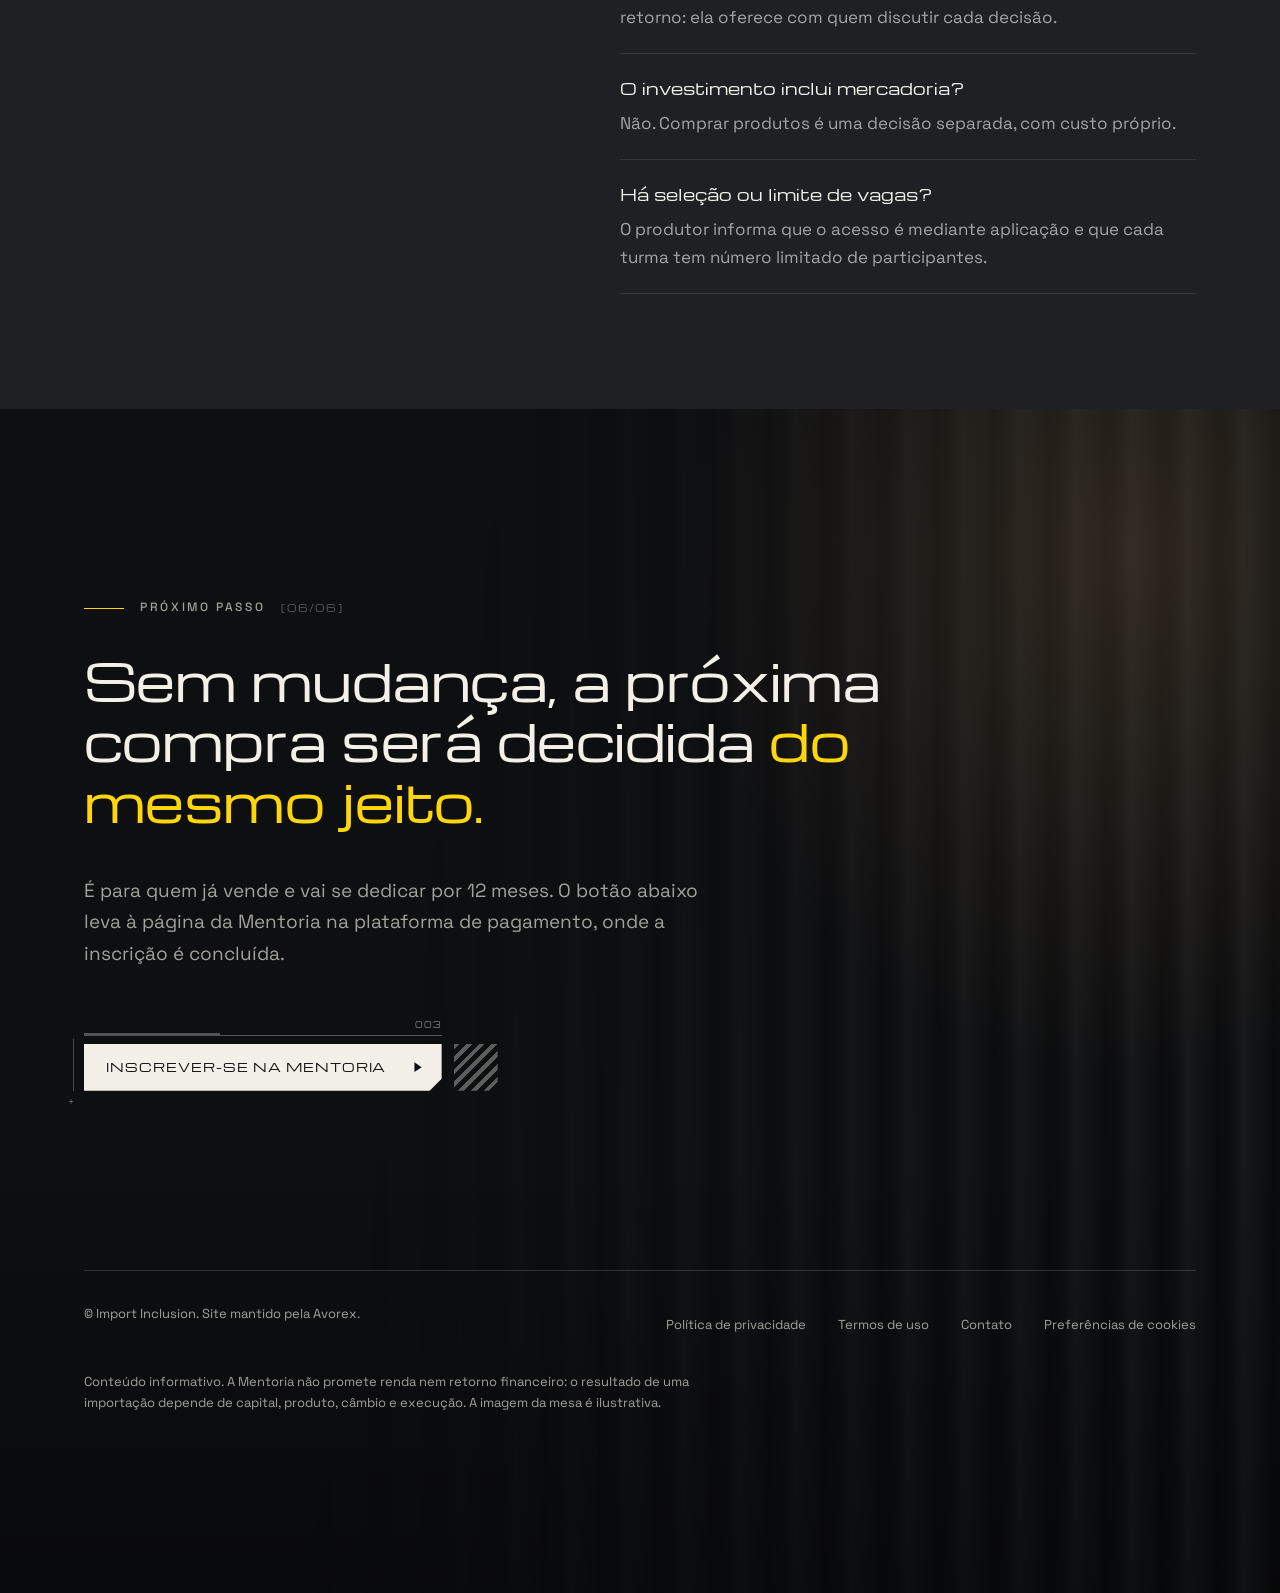
==== commit 81d5e9e1: "Rotulo do hero abaixo do logo Co-Authored-By: Claude Opus 5.5 <noreply@anthropic.com>" ====
--- a/index.html
+++ b/index.html
@@ -485,6 +485,10 @@
       .js .cena:not(.cena--estatica):not(.cena--sem3d) .rolar { bottom: .5rem; gap: .5rem; }
       .js .cena:not(.cena--estatica):not(.cena--sem3d) .rolar-fio { height: 28px; }
       .js .cena:not(.cena--estatica):not(.cena--sem3d) .hero-acao small { display: none; }
+    }
+    /* Fora do celular o cabecalho chega a 116px: o texto comeca abaixo dele */
+    @media (min-width: 40rem) and (max-width: 63.99rem), (min-width: 40rem) and (max-aspect-ratio: 11/10) {
+      .js .cena:not(.cena--estatica):not(.cena--sem3d) .cena-hero { padding-top: 8.5rem; }
     }
 
     /* "A Mentoria" entra por cima do fim da cena, com os cantos arredondados */
